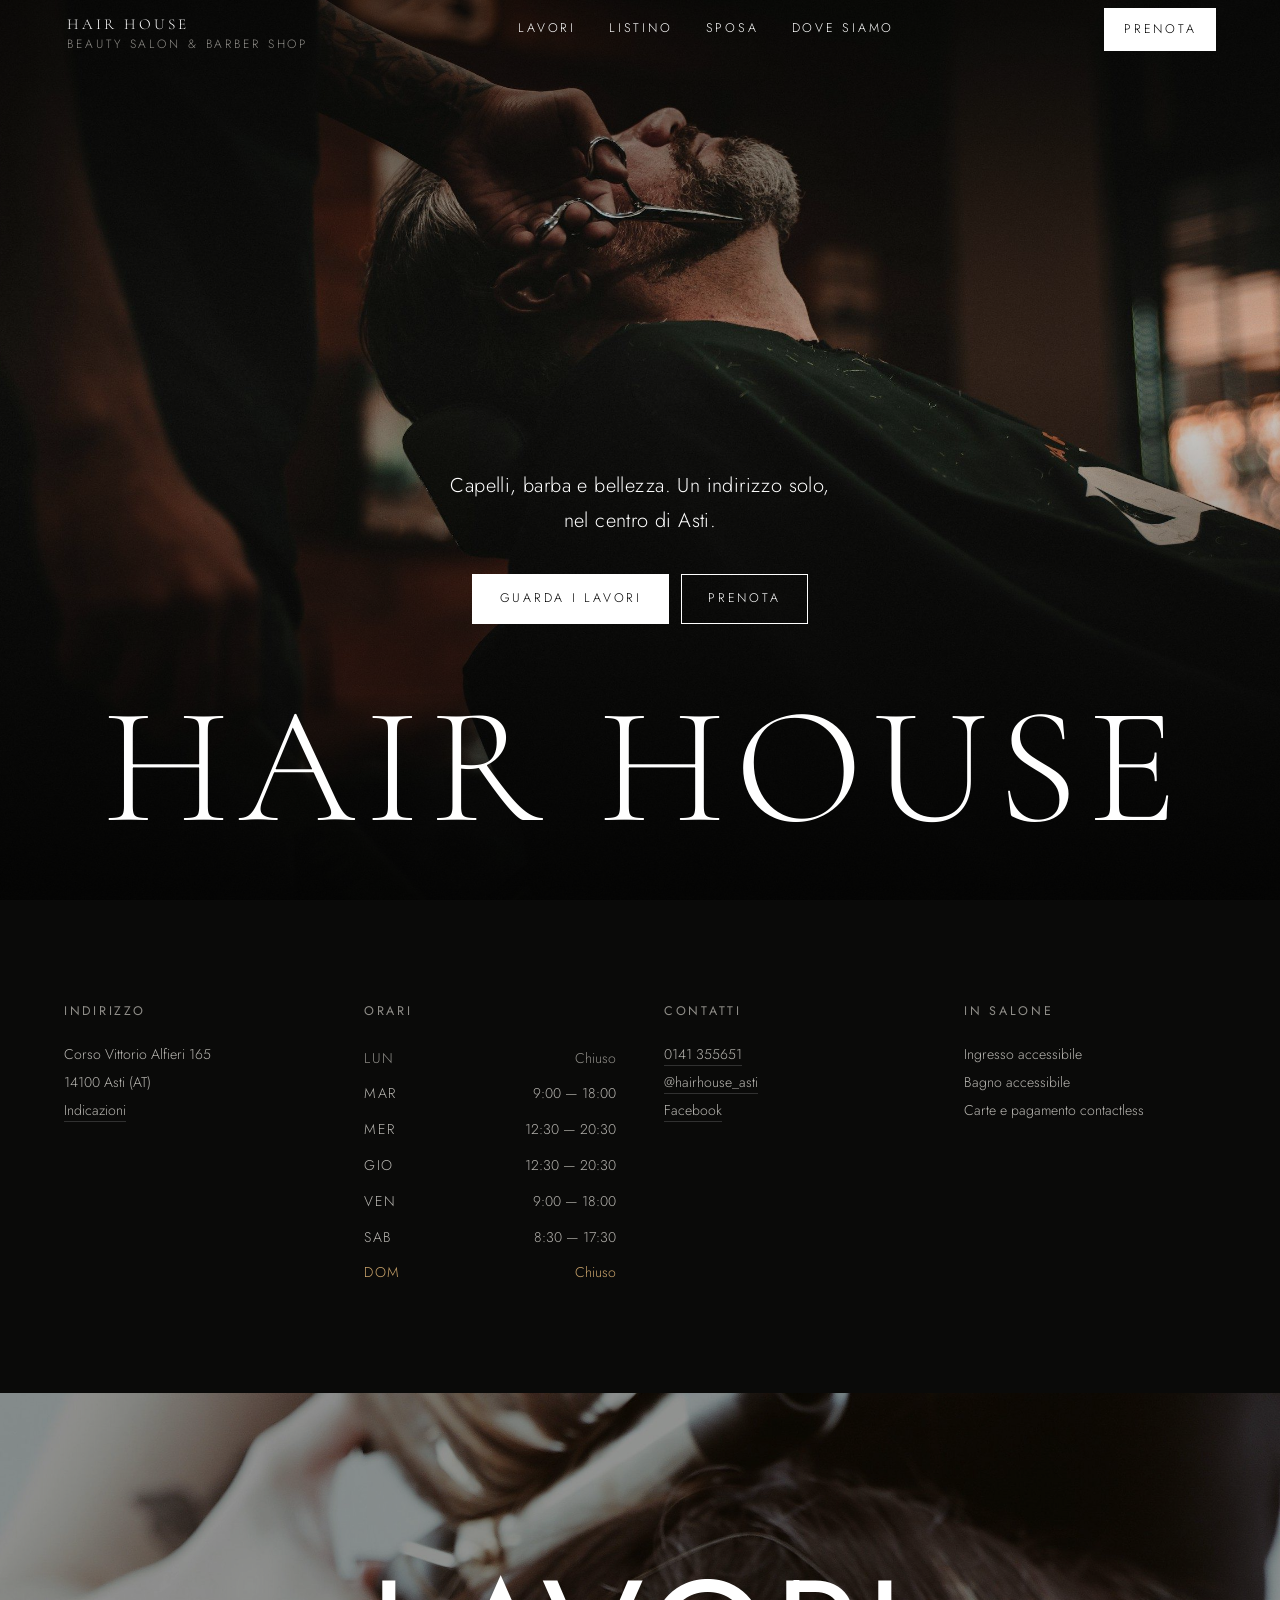
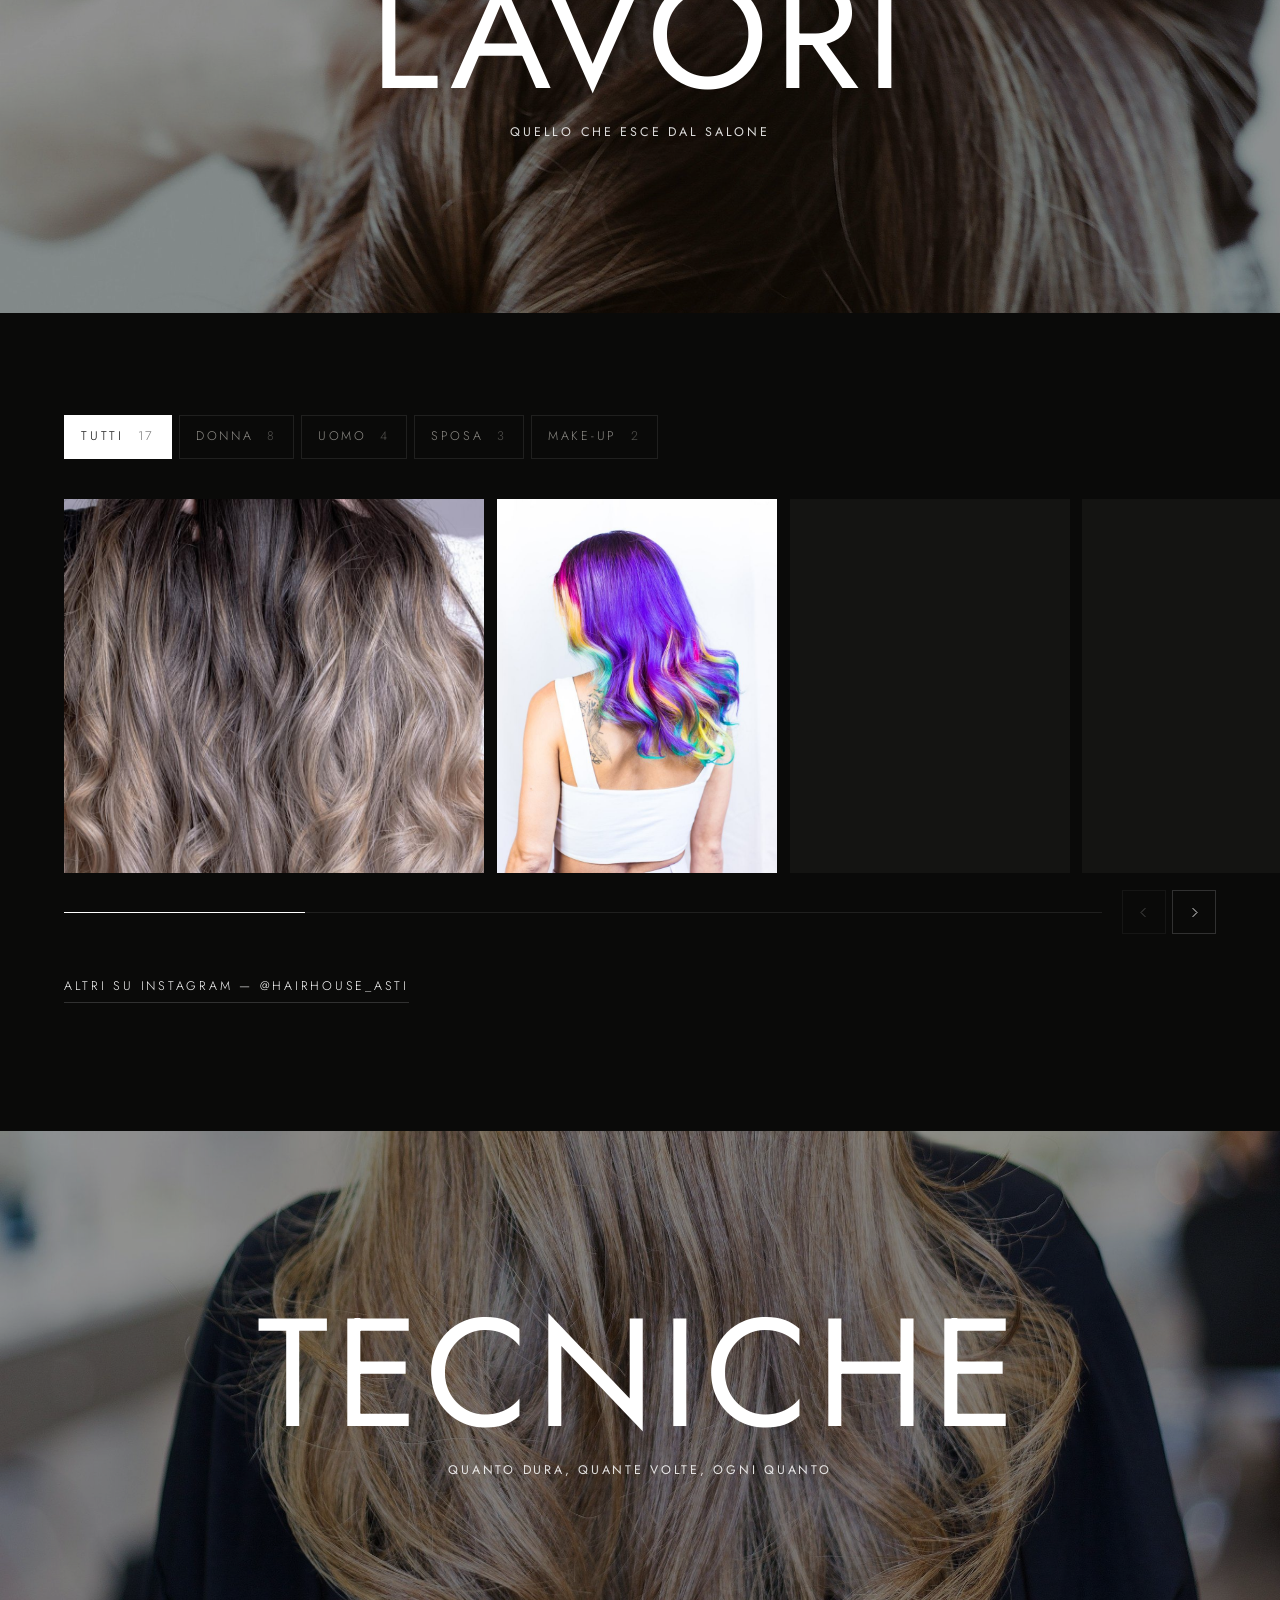
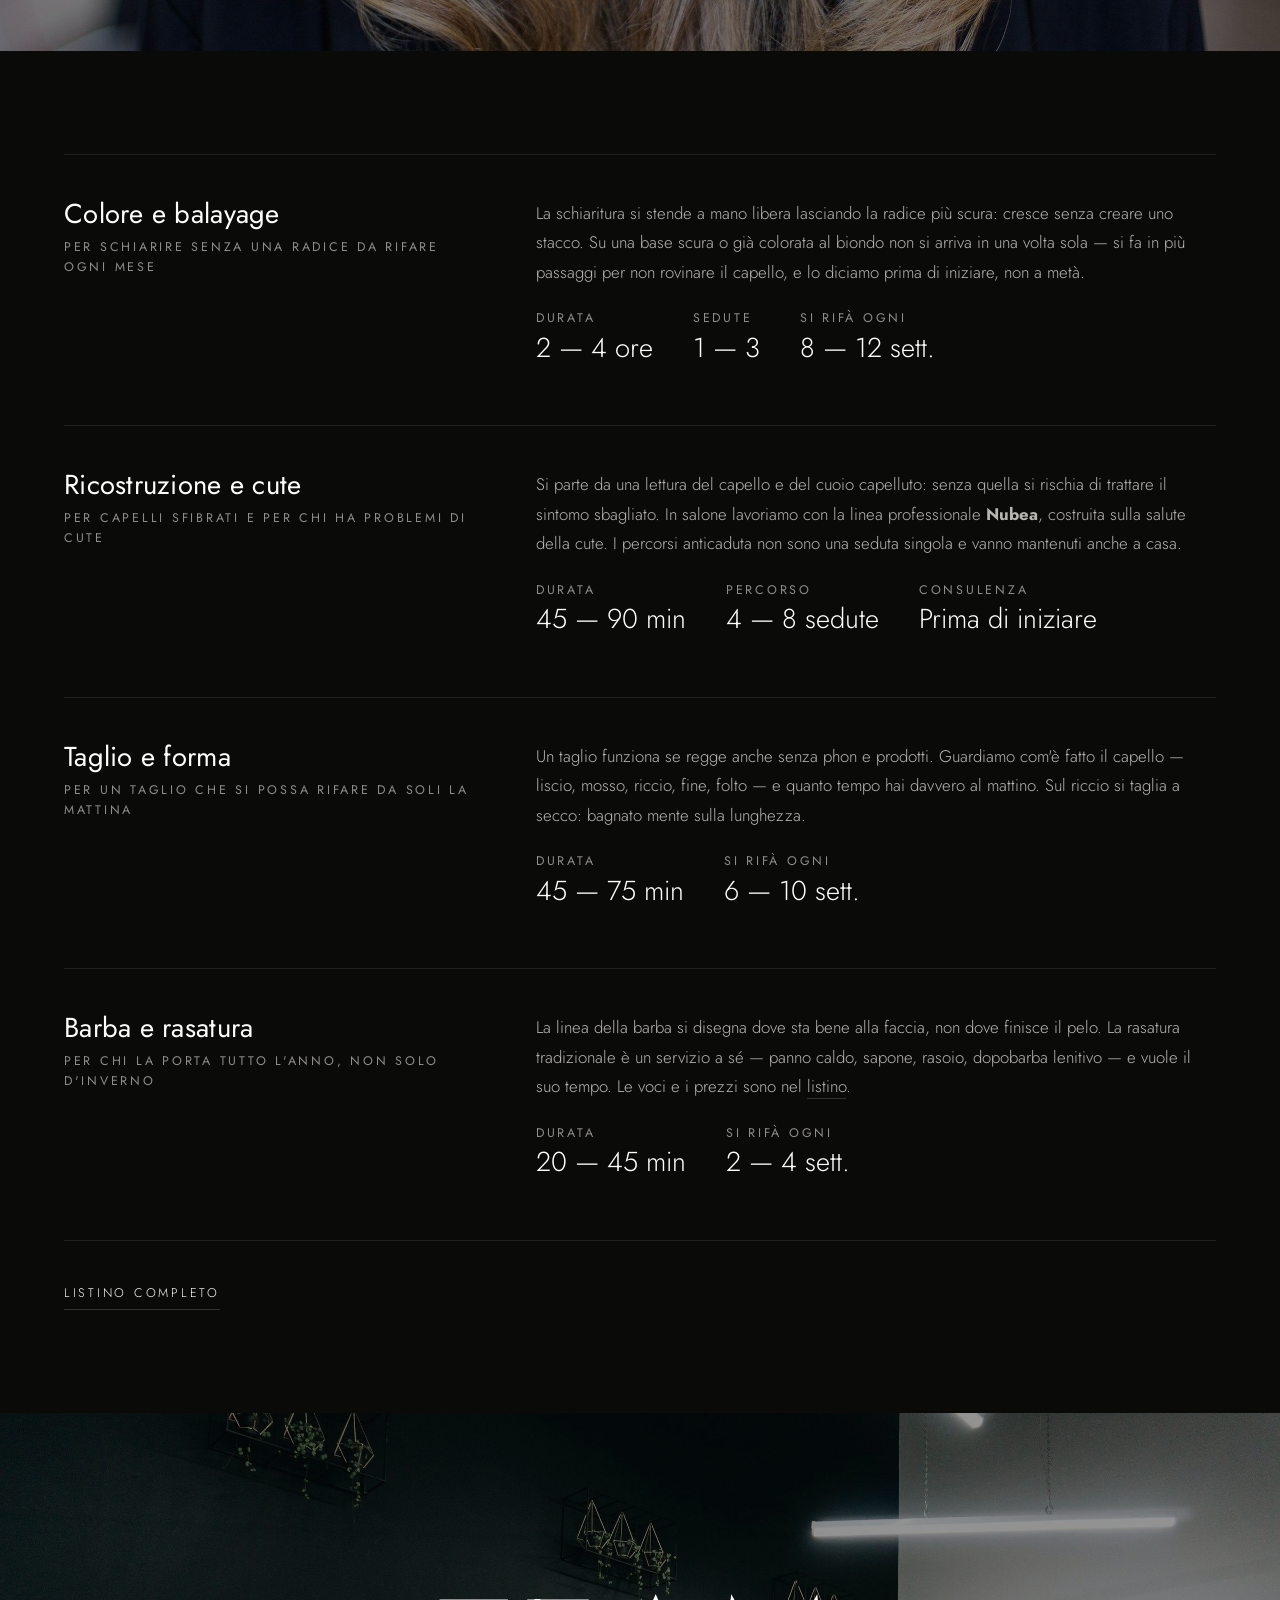
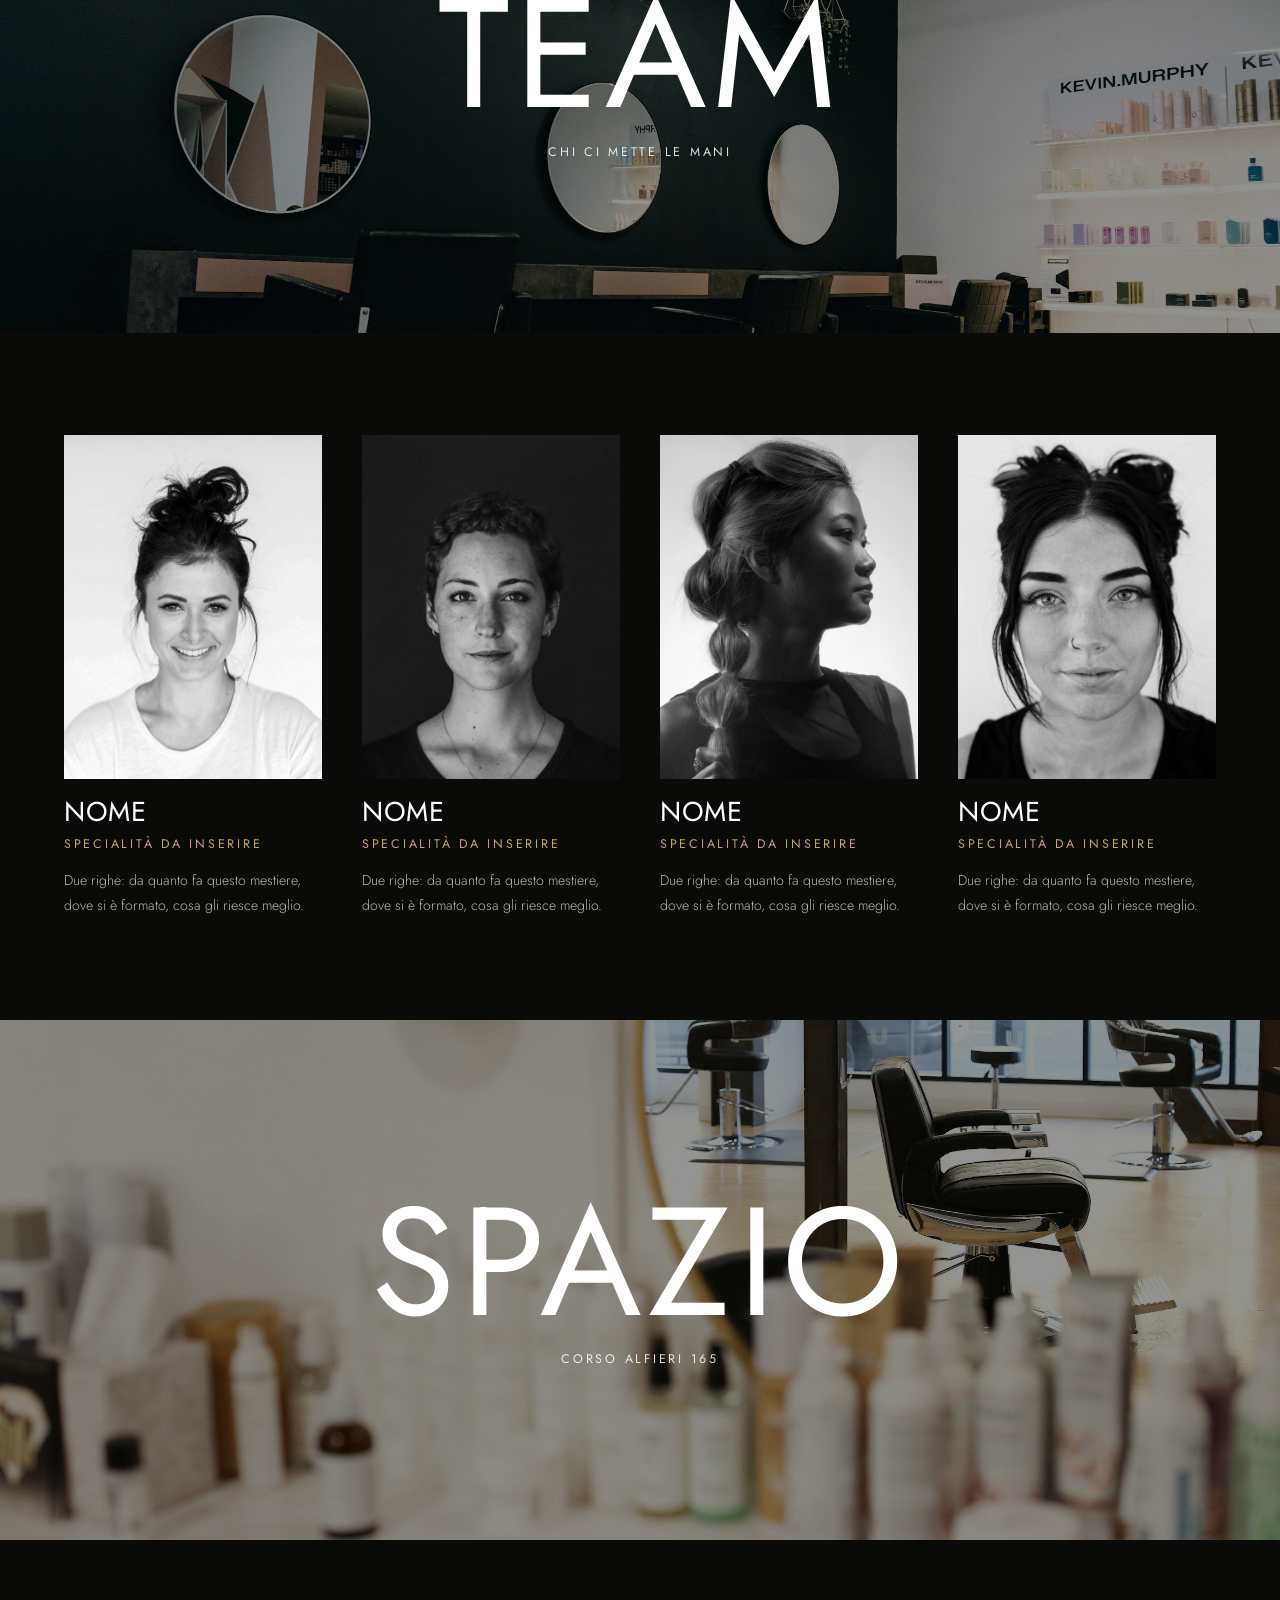
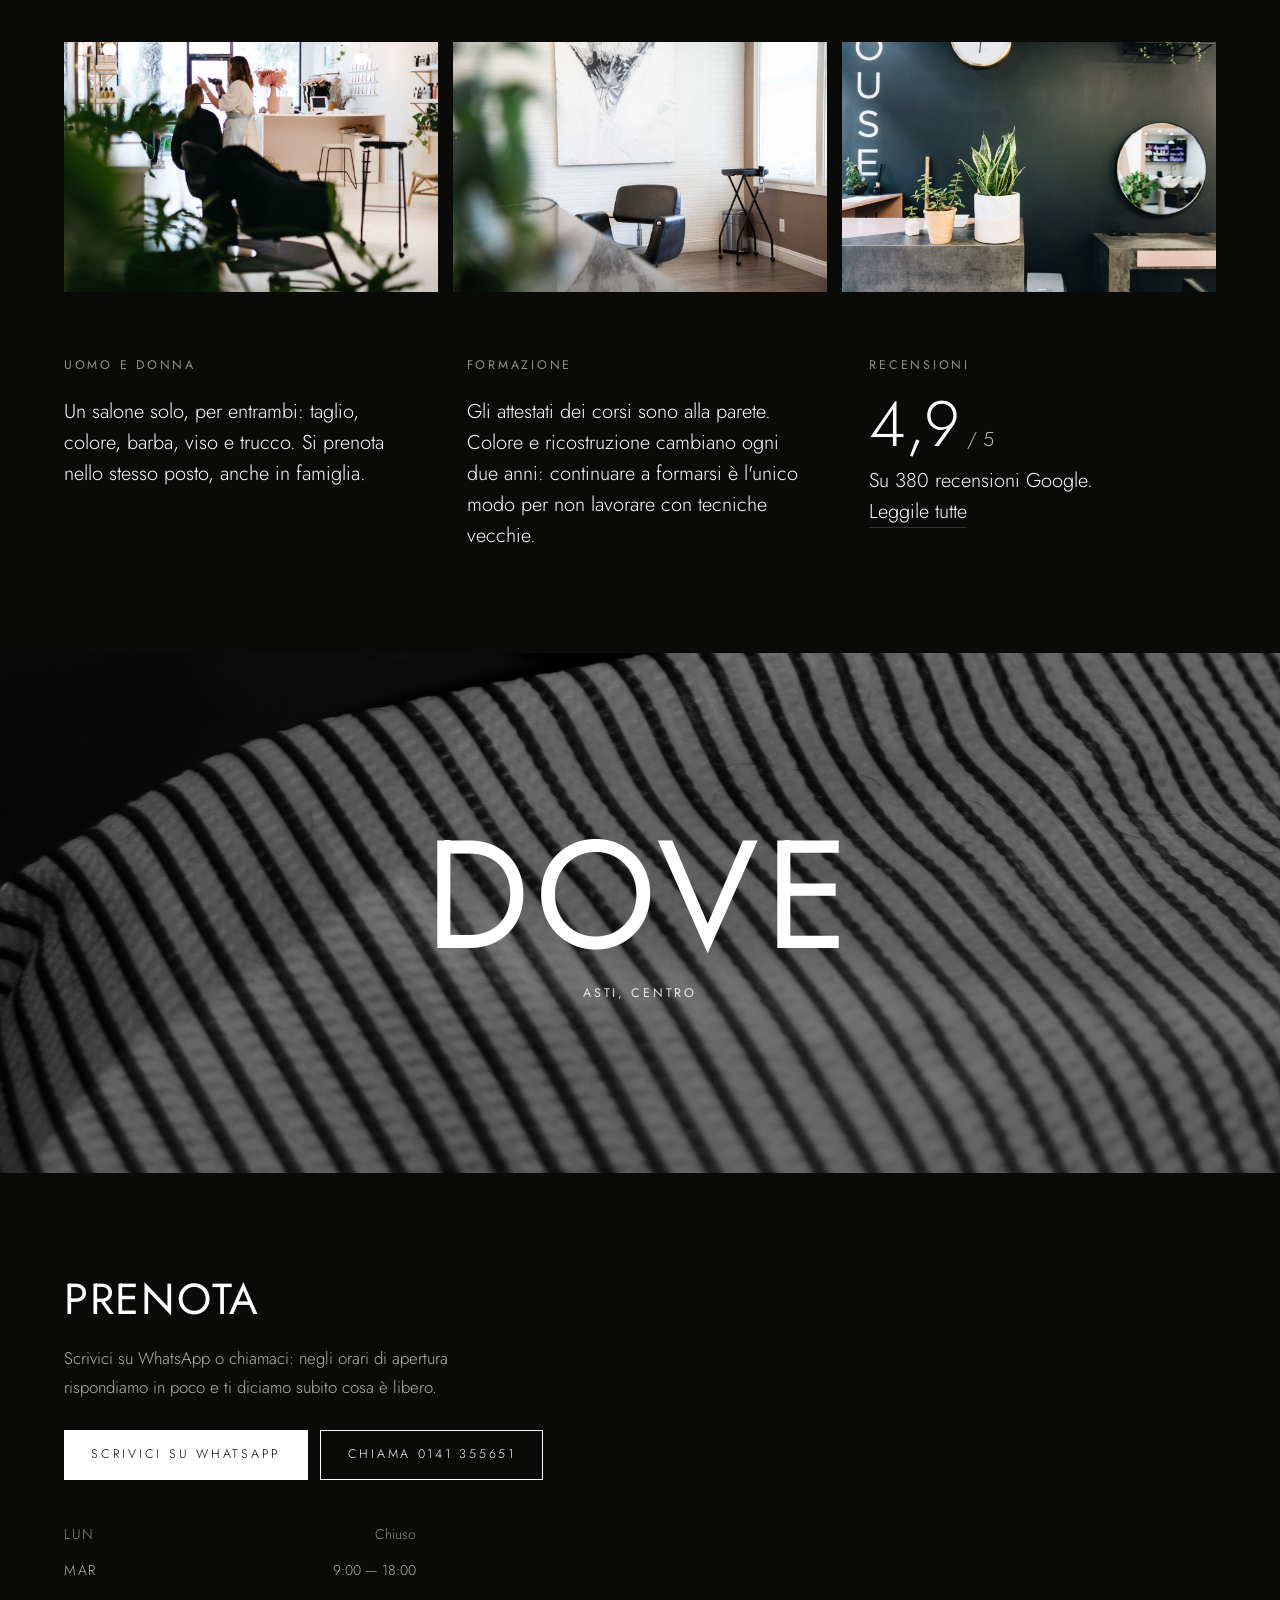
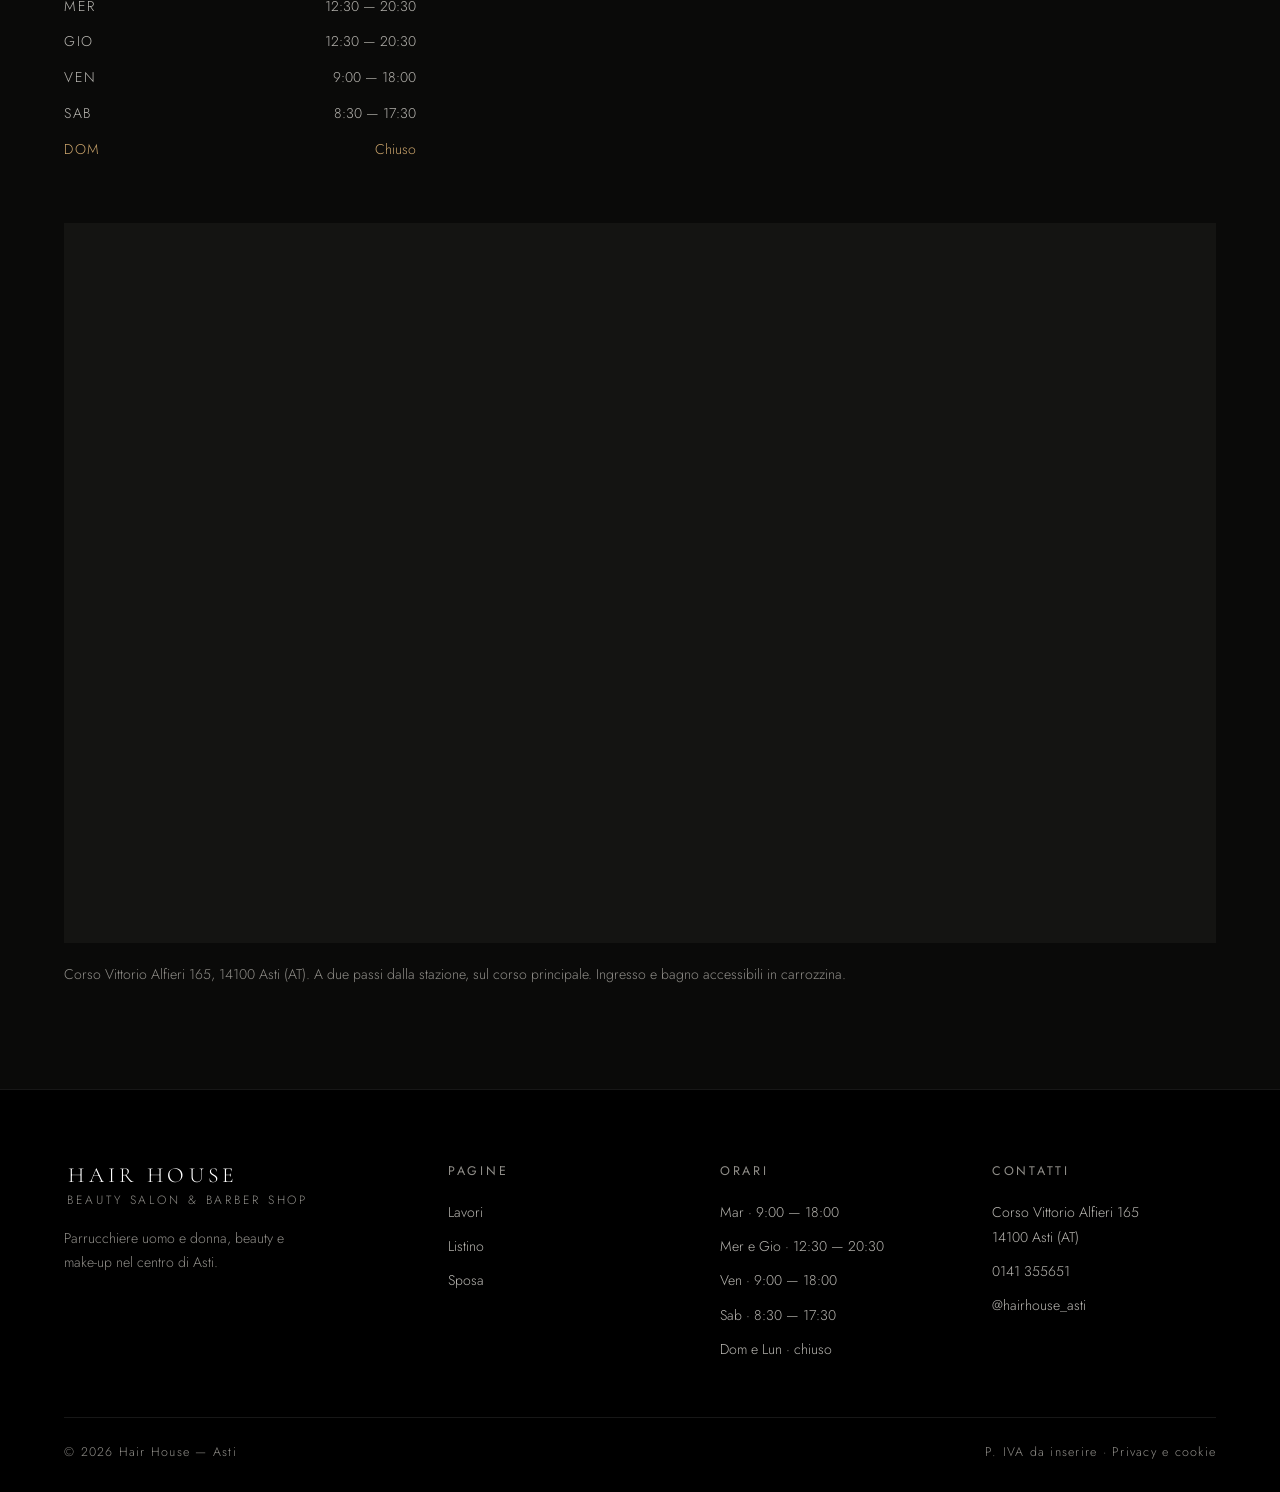
==== index.html @ 9e3a0ce8 "hair house" ====
<!doctype html>
<html lang="it" class="no-js">
<head>
<meta charset="utf-8">
<meta name="viewport" content="width=device-width, initial-scale=1">
<title>Hair House Asti — Parrucchiere uomo e donna, beauty e make-up</title>
<meta name="description" content="Parrucchiere uomo e donna ad Asti, in Corso Vittorio Alfieri 165. Colore, balayage, tagli, barba, raccolti da sposa e make-up. 4,9 su Google.">
<link rel="canonical" href="https://www.hairhouseasti.it/">

<meta property="og:type" content="website">
<meta property="og:locale" content="it_IT">
<meta property="og:site_name" content="Hair House Asti">
<meta property="og:title" content="Hair House — Beauty Salon &amp; Barber Shop, Asti">
<meta property="og:description" content="Corso Vittorio Alfieri 165, Asti. Capelli, barba e beauty.">
<meta property="og:image" content="https://www.hairhouseasti.it/assets/img/og.jpg">
<meta name="twitter:card" content="summary_large_image">
<meta name="theme-color" content="#0a0a09">

<link rel="preload" as="image" href="assets/img/hero.jpg" fetchpriority="high">
<link rel="icon" href="assets/favicon.svg" type="image/svg+xml">
<link rel="apple-touch-icon" href="assets/img/apple-touch-icon.png">

<link rel="preconnect" href="https://fonts.googleapis.com">
<link rel="preconnect" href="https://fonts.gstatic.com" crossorigin>
<link rel="stylesheet" href="https://fonts.googleapis.com/css2?family=Cormorant+Garamond:wght@300;400&family=Jost:wght@300;400;500&display=swap">
<link rel="stylesheet" href="assets/css/style.css">
</head>
<body>

<a class="skip" href="#main">Vai al contenuto</a>

<!-- ===================== HEADER ===================== -->
<header class="header" id="header">
  <div class="header__inner">
    <a class="header__brand" href="index.html" aria-label="Hair House — home">
      <span class="wordmark">
        <span class="wordmark__name">Hair House</span>
        <span class="wordmark__sub">Beauty Salon &amp; Barber Shop</span>
      </span>
    </a>

    <nav class="nav" aria-label="Principale">
      <a href="#lavori">Lavori</a>
      <a href="listino.html">Listino</a>
      <a href="sposa.html">Sposa</a>
      <a href="#dove">Dove siamo</a>
    </nav>

    <div class="header__end">
      <a class="btn btn--fill btn--sm header__cta" data-wa data-wa-text="Ciao Hair House, vorrei prenotare un appuntamento." href="tel:+390141355651">Prenota</a>
      <button class="burger" type="button" aria-expanded="false" aria-controls="menu">
        <span class="burger__bars" aria-hidden="true"><span></span><span></span><span></span></span>
        <span class="burger__open">Menu</span>
        <span class="burger__close">Chiudi</span>
      </button>
    </div>
  </div>
</header>

<!-- ===================== MENU ===================== -->
<div class="menu" id="menu" data-open="false" aria-hidden="true">
  <nav aria-label="Menu">
    <ul class="menu__list">
      <li><a href="#lavori">Lavori</a></li>
      <li><a href="listino.html">Listino</a></li>
      <li><a href="sposa.html">Sposa</a></li>
      <li><a href="#dove">Dove siamo</a></li>
    </ul>
  </nav>
  <div class="menu__foot">
    <div>
      <p class="label">Indirizzo</p>
      <p class="note">Corso Vittorio Alfieri 165<br>14100 Asti</p>
    </div>
    <div>
      <p class="label">Telefono</p>
      <p class="note"><a href="tel:+390141355651">0141 355651</a></p>
    </div>
    <div>
      <p class="label">Instagram</p>
      <p class="note"><a href="https://www.instagram.com/hairhouse_asti/" rel="noopener" target="_blank">@hairhouse_asti</a></p>
    </div>
  </div>
</div>

<main id="main">

<!-- ===================== HERO ===================== -->
<section class="hero">
  <div class="hero__media" data-file="hero.jpg" style="--focal:50% 42%">
    <img src="assets/img/hero.jpg" alt="L'ingresso di Hair House in Corso Vittorio Alfieri ad Asti, illuminato di sera" fetchpriority="high" width="2400" height="1600" decoding="async">
  </div>

  <div class="hero__inner">
    <p class="hero__claim">Capelli, barba e bellezza. Un indirizzo solo, nel centro di Asti.</p>

    <div class="hero__actions">
      <a class="btn btn--fill" href="#lavori">Guarda i lavori</a>
      <a class="btn" data-wa data-wa-text="Ciao Hair House, vorrei prenotare un appuntamento." href="tel:+390141355651">Prenota</a>
    </div>

    <h1 class="hero__mark">Hair House<span class="vh"> — parrucchiere uomo e donna, beauty e make-up ad Asti</span></h1>
  </div>
</section>

<!-- ===================== FASCIA INFO ===================== -->
<section class="band">
  <div class="wrap">
    <div class="facts" data-reveal>

      <div>
        <p class="label fact__label">Indirizzo</p>
        <p class="fact__body">
          Corso Vittorio Alfieri 165<br>
          14100 Asti (AT)<br>
          <a href="https://www.google.com/maps/dir/?api=1&destination=Corso+Vittorio+Alfieri+165,+14100+Asti+AT" rel="noopener" target="_blank">Indicazioni</a>
        </p>
      </div>

      <div>
        <p class="label fact__label">Orari</p>
        <div class="hours">
          <div class="hours__row" data-day="1" data-closed="true"><span class="hours__d">Lun</span><span>Chiuso</span></div>
          <div class="hours__row" data-day="2"><span class="hours__d">Mar</span><span>9:00 — 18:00</span></div>
          <div class="hours__row" data-day="3"><span class="hours__d">Mer</span><span>12:30 — 20:30</span></div>
          <div class="hours__row" data-day="4"><span class="hours__d">Gio</span><span>12:30 — 20:30</span></div>
          <div class="hours__row" data-day="5"><span class="hours__d">Ven</span><span>9:00 — 18:00</span></div>
          <div class="hours__row" data-day="6"><span class="hours__d">Sab</span><span>8:30 — 17:30</span></div>
          <div class="hours__row" data-day="0" data-closed="true"><span class="hours__d">Dom</span><span>Chiuso</span></div>
        </div>
      </div>

      <div>
        <p class="label fact__label">Contatti</p>
        <p class="fact__body">
          <a href="tel:+390141355651">0141 355651</a><br>
          <a href="https://www.instagram.com/hairhouse_asti/" rel="noopener" target="_blank">@hairhouse_asti</a><br>
          <a href="https://www.facebook.com/hairhouse07/" rel="noopener" target="_blank">Facebook</a>
        </p>
      </div>

      <div>
        <p class="label fact__label">In salone</p>
        <p class="fact__body">
          Ingresso accessibile<br>
          Bagno accessibile<br>
          Carte e pagamento contactless
        </p>
      </div>

    </div>
  </div>
</section>

<!-- ===================== PLATE · LAVORI ===================== -->
<section class="plate" id="lavori">
  <div class="plate__media" data-file="plate-lavori.jpg">
    <img src="assets/img/plate-lavori.jpg" alt="" aria-hidden="true" loading="lazy" width="2400" height="1200" decoding="async">
  </div>
  <div class="plate__inner">
    <h2 class="plate__word">Lavori</h2>
    <p class="label plate__sub">Quello che esce dal salone</p>
  </div>
</section>

<section class="band band--pad-b">
  <div class="wrap">


    <div class="filters" data-filters role="group" aria-label="Filtra per servizio" data-reveal>
      <button class="filter" type="button" data-cat="all" aria-pressed="true">Tutti <span class="filter__n"></span></button>
      <button class="filter" type="button" data-cat="donna" aria-pressed="false">Donna <span class="filter__n"></span></button>
      <button class="filter" type="button" data-cat="uomo" aria-pressed="false">Uomo <span class="filter__n"></span></button>
      <button class="filter" type="button" data-cat="sposa" aria-pressed="false">Sposa <span class="filter__n"></span></button>
      <button class="filter" type="button" data-cat="makeup" aria-pressed="false">Make-up <span class="filter__n"></span></button>
    </div>

    <div class="gallery" data-carousel data-reveal data-delay="1">
      <div class="works" id="track-lavori" role="group" aria-label="Galleria dei lavori" data-works>

      <button class="work" type="button" data-cat="donna" data-span="2" data-file="lav-donna-01.jpg"
              data-tec="Balayage su base castana, tono freddo" data-by="Colore">
        <img src="assets/img/lav-donna-01.jpg" alt="Balayage su capelli lunghi castani con schiariture fredde" loading="lazy" width="1200" height="800" decoding="async">
        <span class="work__cap"><span class="work__tec">Balayage su base castana</span><span class="work__by">Colore</span></span>
      </button>
      <button class="work" type="button" data-cat="donna" data-file="lav-donna-02.jpg"
              data-tec="Schiaritura totale e tonalizzazione perla" data-by="Colore">
        <img src="assets/img/lav-donna-02.jpg" alt="Capelli biondo platino dopo schiaritura e tonalizzazione" loading="lazy" width="800" height="1066" decoding="async">
        <span class="work__cap"><span class="work__tec">Schiaritura totale e tonalizzazione perla</span><span class="work__by">Colore</span></span>
      </button>
      <button class="work" type="button" data-cat="donna" data-file="lav-donna-03.jpg"
              data-tec="Rosso rame sulle lunghezze" data-by="Colore">
        <img src="assets/img/lav-donna-03.jpg" alt="Capelli color rosso rame lucidi" loading="lazy" width="800" height="1066" decoding="async">
        <span class="work__cap"><span class="work__tec">Rosso rame sulle lunghezze</span><span class="work__by">Colore</span></span>
      </button>
      <button class="work" type="button" data-cat="donna" data-file="lav-donna-04.jpg"
              data-tec="Colpi di sole con radice sfumata" data-by="Colore">
        <img src="assets/img/lav-donna-04.jpg" alt="Colpi di sole con radice sfumata su capelli medi" loading="lazy" width="800" height="1066" decoding="async">
        <span class="work__cap"><span class="work__tec">Colpi di sole con radice sfumata</span><span class="work__by">Colore</span></span>
      </button>
      <button class="work" type="button" data-cat="donna" data-file="lav-donna-05.jpg"
              data-tec="Long bob con scalatura morbida" data-by="Taglio">
        <img src="assets/img/lav-donna-05.jpg" alt="Long bob con scalatura morbida e piega liscia" loading="lazy" width="800" height="1066" decoding="async">
        <span class="work__cap"><span class="work__tec">Long bob con scalatura morbida</span><span class="work__by">Taglio</span></span>
      </button>
      <button class="work" type="button" data-cat="donna" data-file="lav-donna-06.jpg"
              data-tec="Corto con frangia piena" data-by="Taglio">
        <img src="assets/img/lav-donna-06.jpg" alt="Taglio corto con frangia piena" loading="lazy" width="800" height="1066" decoding="async">
        <span class="work__cap"><span class="work__tec">Corto con frangia piena</span><span class="work__by">Taglio</span></span>
      </button>
      <button class="work" type="button" data-cat="donna" data-span="2" data-file="lav-donna-07.jpg"
              data-tec="Scalato lungo, piega mossa a phon" data-by="Taglio">
        <img src="assets/img/lav-donna-07.jpg" alt="Capelli lunghi scalati con piega mossa" loading="lazy" width="1200" height="800" decoding="async">
        <span class="work__cap"><span class="work__tec">Scalato lungo</span><span class="work__by">Taglio</span></span>
      </button>
      <button class="work" type="button" data-cat="donna" data-file="lav-donna-08.jpg"
              data-tec="Taglio su capello riccio, lavorato a secco" data-by="Taglio">
        <img src="assets/img/lav-donna-08.jpg" alt="Taglio su capelli ricci definiti" loading="lazy" width="800" height="1066" decoding="async">
        <span class="work__cap"><span class="work__tec">Taglio su capello riccio</span><span class="work__by">Taglio</span></span>
      </button>
      <button class="work" type="button" data-cat="uomo" data-file="lav-uomo-01.jpg"
              data-tec="Fade medio, contorni a rasoio" data-by="Taglio uomo">
        <img src="assets/img/lav-uomo-01.jpg" alt="Taglio uomo con sfumatura media e contorni rasati" loading="lazy" width="800" height="1066" decoding="async">
        <span class="work__cap"><span class="work__tec">Fade medio</span><span class="work__by">Taglio uomo</span></span>
      </button>
      <button class="work" type="button" data-cat="uomo" data-file="lav-uomo-02.jpg"
              data-tec="Barba modellata e olio finale" data-by="Barba">
        <img src="assets/img/lav-uomo-02.jpg" alt="Barba modellata con contorni definiti" loading="lazy" width="800" height="1066" decoding="async">
        <span class="work__cap"><span class="work__tec">Barba modellata e olio finale</span><span class="work__by">Barba</span></span>
      </button>
      <button class="work" type="button" data-cat="uomo" data-span="2" data-file="lav-uomo-03.jpg"
              data-tec="Taglio e barba, servizio completo" data-by="Taglio e barba">
        <img src="assets/img/lav-uomo-03.jpg" alt="Taglio e barba completati in salone" loading="lazy" width="1200" height="800" decoding="async">
        <span class="work__cap"><span class="work__tec">Taglio e barba</span><span class="work__by">Taglio e barba</span></span>
      </button>
      <button class="work" type="button" data-cat="uomo" data-file="lav-uomo-04.jpg"
              data-tec="Taglio classico lavorato a forbice" data-by="Taglio uomo">
        <img src="assets/img/lav-uomo-04.jpg" alt="Taglio uomo classico lavorato a forbice" loading="lazy" width="800" height="1066" decoding="async">
        <span class="work__cap"><span class="work__tec">Taglio classico lavorato a forbice</span><span class="work__by">Taglio uomo</span></span>
      </button>
      <button class="work" type="button" data-cat="sposa" data-file="lav-sposa-01.jpg"
              data-tec="Raccolto basso morbido, con velo" data-by="Sposa">
        <img src="assets/img/lav-sposa-01.jpg" alt="Raccolto basso morbido con velo da sposa" loading="lazy" width="800" height="1066" decoding="async">
        <span class="work__cap"><span class="work__tec">Raccolto basso morbido</span><span class="work__by">Sposa</span></span>
      </button>
      <button class="work" type="button" data-cat="sposa" data-file="lav-sposa-02.jpg"
              data-tec="Semiraccolto con onde ampie" data-by="Cerimonia">
        <img src="assets/img/lav-sposa-02.jpg" alt="Semiraccolto con onde ampie per cerimonia" loading="lazy" width="800" height="1066" decoding="async">
        <span class="work__cap"><span class="work__tec">Semiraccolto con onde ampie</span><span class="work__by">Cerimonia</span></span>
      </button>
      <button class="work" type="button" data-cat="sposa" data-file="lav-sposa-03.jpg"
              data-tec="Chignon intrecciato con accessorio" data-by="Sposa">
        <img src="assets/img/lav-sposa-03.jpg" alt="Chignon intrecciato con accessorio gioiello" loading="lazy" width="800" height="1066" decoding="async">
        <span class="work__cap"><span class="work__tec">Chignon intrecciato con accessorio</span><span class="work__by">Sposa</span></span>
      </button>
      <button class="work" type="button" data-cat="makeup" data-file="lav-makeup-01.jpg"
              data-tec="Trucco sposa, toni naturali a lunga tenuta" data-by="Make-up">
        <img src="assets/img/lav-makeup-01.jpg" alt="Trucco sposa dai toni naturali" loading="lazy" width="800" height="1066" decoding="async">
        <span class="work__cap"><span class="work__tec">Trucco sposa</span><span class="work__by">Make-up</span></span>
      </button>
      <button class="work" type="button" data-cat="makeup" data-file="lav-makeup-02.jpg"
              data-tec="Occhio definito per la sera" data-by="Make-up">
        <img src="assets/img/lav-makeup-02.jpg" alt="Make-up da sera con occhio definito" loading="lazy" width="800" height="1066" decoding="async">
        <span class="work__cap"><span class="work__tec">Occhio definito per la sera</span><span class="work__by">Make-up</span></span>
      </button>
      </div>

      <div class="gallery__foot">
        <div class="gallery__bar"><span data-carousel-progress></span></div>
        <div class="gnav">
          <button type="button" data-scroll="-1" aria-label="Foto precedenti" aria-controls="track-lavori">
            <svg viewBox="0 0 24 24" width="15" height="15" fill="none" stroke="currentColor" stroke-width="1.4" aria-hidden="true"><path d="M15 5l-7 7 7 7"/></svg>
          </button>
          <button type="button" data-scroll="1" aria-label="Foto successive" aria-controls="track-lavori">
            <svg viewBox="0 0 24 24" width="15" height="15" fill="none" stroke="currentColor" stroke-width="1.4" aria-hidden="true"><path d="M9 5l7 7-7 7"/></svg>
          </button>
        </div>
      </div>
    </div>

    <p class="works-empty" data-works-empty hidden>Non ci sono ancora lavori in questa categoria.</p>

    <p style="margin-top:2.25rem" data-reveal>
      <a class="ulink" href="https://www.instagram.com/hairhouse_asti/" rel="noopener" target="_blank">Altri su Instagram — @hairhouse_asti</a>
    </p>

  </div>
</section>

<!-- ===================== LIGHTBOX ===================== -->
<dialog class="lb" id="lightbox" aria-label="Dettaglio del lavoro">
  <div class="lb__inner">
    <div class="lb__bar">
      <span class="label" data-lb-count></span>
      <button class="ulink" type="button" data-lb-close>Chiudi</button>
    </div>
    <div class="lb__stage">
      <img data-lb-img src="" alt="" decoding="async">
      <button class="lb__nav" type="button" data-dir="-1" aria-label="Precedente">
        <svg viewBox="0 0 24 24" width="16" height="16" fill="none" stroke="currentColor" stroke-width="1.4" aria-hidden="true"><path d="M15 5l-7 7 7 7"/></svg>
      </button>
      <button class="lb__nav" type="button" data-dir="1" aria-label="Successivo">
        <svg viewBox="0 0 24 24" width="16" height="16" fill="none" stroke="currentColor" stroke-width="1.4" aria-hidden="true"><path d="M9 5l7 7-7 7"/></svg>
      </button>
    </div>
    <p class="lb__cap">
      <span class="work__tec" data-lb-tec></span>
      <span class="work__by" data-lb-by></span>
    </p>
  </div>
</dialog>

<!-- ===================== PLATE · TECNICHE ===================== -->
<section class="plate" id="tecniche">
  <div class="plate__media" data-file="plate-tecniche.jpg">
    <img src="assets/img/plate-tecniche.jpg" alt="" aria-hidden="true" loading="lazy" width="2400" height="1200" decoding="async">
  </div>
  <div class="plate__inner">
    <h2 class="plate__word">Tecniche</h2>
    <p class="label plate__sub">Quanto dura, quante volte, ogni quanto</p>
  </div>
</section>

<section class="band">
  <div class="wrap">


    <div class="tech" data-reveal data-delay="1">

      <article class="tech__item">
        <div>
          <h3 class="h3">Colore e balayage</h3>
          <p class="label tech__for">Per schiarire senza una radice da rifare ogni mese</p>
        </div>
        <div class="tech__body">
          <p>La schiaritura si stende a mano libera lasciando la radice più scura: cresce senza creare uno stacco. Su una base scura o già colorata al biondo non si arriva in una volta sola — si fa in più passaggi per non rovinare il capello, e lo diciamo prima di iniziare, non a metà.</p>
          <dl class="tech__meta">
            <div><dt class="label">Durata</dt><dd>2 — 4 ore</dd></div>
            <div><dt class="label">Sedute</dt><dd>1 — 3</dd></div>
            <div><dt class="label">Si rifà ogni</dt><dd>8 — 12 sett.</dd></div>
          </dl>
        </div>
      </article>

      <article class="tech__item">
        <div>
          <h3 class="h3">Ricostruzione e cute</h3>
          <p class="label tech__for">Per capelli sfibrati e per chi ha problemi di cute</p>
        </div>
        <div class="tech__body">
          <p>Si parte da una lettura del capello e del cuoio capelluto: senza quella si rischia di trattare il sintomo sbagliato. In salone lavoriamo con la linea professionale <strong>Nubea</strong>, costruita sulla salute della cute. I percorsi anticaduta non sono una seduta singola e vanno mantenuti anche a casa.</p>
          <dl class="tech__meta">
            <div><dt class="label">Durata</dt><dd>45 — 90 min</dd></div>
            <div><dt class="label">Percorso</dt><dd>4 — 8 sedute</dd></div>
            <div><dt class="label">Consulenza</dt><dd>Prima di iniziare</dd></div>
          </dl>
        </div>
      </article>

      <article class="tech__item">
        <div>
          <h3 class="h3">Taglio e forma</h3>
          <p class="label tech__for">Per un taglio che si possa rifare da soli la mattina</p>
        </div>
        <div class="tech__body">
          <p>Un taglio funziona se regge anche senza phon e prodotti. Guardiamo com'è fatto il capello — liscio, mosso, riccio, fine, folto — e quanto tempo hai davvero al mattino. Sul riccio si taglia a secco: bagnato mente sulla lunghezza.</p>
          <dl class="tech__meta">
            <div><dt class="label">Durata</dt><dd>45 — 75 min</dd></div>
            <div><dt class="label">Si rifà ogni</dt><dd>6 — 10 sett.</dd></div>
          </dl>
        </div>
      </article>

      <article class="tech__item">
        <div>
          <h3 class="h3">Barba e rasatura</h3>
          <p class="label tech__for">Per chi la porta tutto l'anno, non solo d'inverno</p>
        </div>
        <div class="tech__body">
          <p>La linea della barba si disegna dove sta bene alla faccia, non dove finisce il pelo. La rasatura tradizionale è un servizio a sé — panno caldo, sapone, rasoio, dopobarba lenitivo — e vuole il suo tempo. Le voci e i prezzi sono nel <a href="listino.html#uomo" style="border-bottom:1px solid var(--line)">listino</a>.</p>
          <dl class="tech__meta">
            <div><dt class="label">Durata</dt><dd>20 — 45 min</dd></div>
            <div><dt class="label">Si rifà ogni</dt><dd>2 — 4 sett.</dd></div>
          </dl>
        </div>
      </article>

    </div>

    <p style="margin-top:2.25rem" data-reveal><a class="ulink" href="listino.html">Listino completo</a></p>

  </div>
</section>

<!-- ===================== PLATE · TEAM ===================== -->
<section class="plate" id="team">
  <div class="plate__media" data-file="plate-team.jpg">
    <img src="assets/img/plate-team.jpg" alt="" aria-hidden="true" loading="lazy" width="2400" height="1200" decoding="async">
  </div>
  <div class="plate__inner">
    <h2 class="plate__word">Team</h2>
    <p class="label plate__sub">Chi ci mette le mani</p>
  </div>
</section>

<section class="band">
  <div class="wrap">


    <div class="team" data-reveal data-delay="1">

      <article class="member">
        <div class="member__shot" data-file="team-01.jpg">
          <img src="assets/img/team-01.jpg" alt="Ritratto" loading="lazy" width="600" height="800" decoding="async">
        </div>
        <h3 class="member__name">Nome</h3>
        <p class="label label--brass member__role">Specialità da inserire</p>
        <p class="member__bio">Due righe: da quanto fa questo mestiere, dove si è formato, cosa gli riesce meglio.</p>
      </article>

      <article class="member">
        <div class="member__shot" data-file="team-02.jpg">
          <img src="assets/img/team-02.jpg" alt="Ritratto" loading="lazy" width="600" height="800" decoding="async">
        </div>
        <h3 class="member__name">Nome</h3>
        <p class="label label--brass member__role">Specialità da inserire</p>
        <p class="member__bio">Due righe: da quanto fa questo mestiere, dove si è formato, cosa gli riesce meglio.</p>
      </article>

      <article class="member">
        <div class="member__shot" data-file="team-03.jpg">
          <img src="assets/img/team-03.jpg" alt="Ritratto" loading="lazy" width="600" height="800" decoding="async">
        </div>
        <h3 class="member__name">Nome</h3>
        <p class="label label--brass member__role">Specialità da inserire</p>
        <p class="member__bio">Due righe: da quanto fa questo mestiere, dove si è formato, cosa gli riesce meglio.</p>
      </article>

      <article class="member">
        <div class="member__shot" data-file="team-04.jpg">
          <img src="assets/img/team-04.jpg" alt="Ritratto" loading="lazy" width="600" height="800" decoding="async">
        </div>
        <h3 class="member__name">Nome</h3>
        <p class="label label--brass member__role">Specialità da inserire</p>
        <p class="member__bio">Due righe: da quanto fa questo mestiere, dove si è formato, cosa gli riesce meglio.</p>
      </article>

    </div>
  </div>
</section>

<!-- ===================== PLATE · SPAZIO ===================== -->
<section class="plate">
  <div class="plate__media" data-file="plate-spazio.jpg">
    <img src="assets/img/plate-spazio.jpg" alt="" aria-hidden="true" loading="lazy" width="2400" height="1200" decoding="async">
  </div>
  <div class="plate__inner">
    <h2 class="plate__word">Spazio</h2>
    <p class="label plate__sub">Corso Alfieri 165</p>
  </div>
</section>

<section class="band">
  <div class="wrap">

    <div class="shots" data-reveal>
      <figure class="shot" data-file="salone-01.jpg">
        <img src="assets/img/salone-01.jpg" alt="La sala principale del salone con le postazioni e gli specchi" loading="lazy" width="1200" height="800" decoding="async">
      </figure>
      <figure class="shot" data-file="salone-02.jpg">
        <img src="assets/img/salone-02.jpg" alt="Le poltrone e il piano di lavoro visti di lato" loading="lazy" width="1200" height="800" decoding="async">
      </figure>
      <figure class="shot" data-file="salone-03.jpg">
        <img src="assets/img/salone-03.jpg" alt="L'angolo lavaggio e la zona d'attesa" loading="lazy" width="1200" height="800" decoding="async">
      </figure>
    </div>

    <div class="facts facts--lg" data-reveal data-delay="1">
      <div>
        <p class="label fact__label">Uomo e donna</p>
        <p class="fact__body">Un salone solo, per entrambi: taglio, colore, barba, viso e trucco. Si prenota nello stesso posto, anche in famiglia.</p>
      </div>
      <div>
        <p class="label fact__label">Formazione</p>
        <p class="fact__body">Gli attestati dei corsi sono alla parete. Colore e ricostruzione cambiano ogni due anni: continuare a formarsi è l'unico modo per non lavorare con tecniche vecchie.</p>
      </div>
      <div>
        <p class="label fact__label">Recensioni</p>
        <p class="voto"><span class="voto__n">4,9</span><span class="voto__su">/ 5</span></p>
        <p class="fact__body">Su 380 recensioni Google.<br>
        <a href="https://www.google.com/search?q=Hair+House+Asti+Corso+Vittorio+Alfieri+165" rel="noopener" target="_blank">Leggile tutte</a></p>
      </div>
    </div>

  </div>
</section>

<!-- ===================== PLATE · DOVE ===================== -->
<section class="plate" id="dove">
  <div class="plate__media" data-file="plate-dove.jpg">
    <img src="assets/img/plate-dove.jpg" alt="" aria-hidden="true" loading="lazy" width="2400" height="1200" decoding="async">
  </div>
  <div class="plate__inner">
    <h2 class="plate__word">Dove</h2>
    <p class="label plate__sub">Asti, centro</p>
  </div>
</section>

<section class="band" id="prenota">
  <div class="wrap">
    <div style="display:grid;gap:clamp(2rem,5vw,3.5rem)" class="dove-grid">

      <div data-reveal>
        <h2 class="h2">Prenota</h2>
        <p class="body" style="margin-top:1.25rem;max-width:44ch">Scrivici su WhatsApp o chiamaci: negli orari di apertura rispondiamo in poco e ti diciamo subito cosa è libero.</p>

        <p style="margin-top:1.75rem;display:flex;gap:0.75rem;flex-wrap:wrap">
          <a class="btn btn--fill" data-wa data-wa-text="Ciao Hair House, vorrei prenotare un appuntamento." href="tel:+390141355651">Scrivici su WhatsApp</a>
          <a class="btn" href="tel:+390141355651">Chiama 0141 355651</a>
        </p>

        <div class="hours" style="margin-top:2.25rem;max-width:22rem">
          <div class="hours__row" data-day="1" data-closed="true"><span class="hours__d">Lun</span><span>Chiuso</span></div>
          <div class="hours__row" data-day="2"><span class="hours__d">Mar</span><span>9:00 — 18:00</span></div>
          <div class="hours__row" data-day="3"><span class="hours__d">Mer</span><span>12:30 — 20:30</span></div>
          <div class="hours__row" data-day="4"><span class="hours__d">Gio</span><span>12:30 — 20:30</span></div>
          <div class="hours__row" data-day="5"><span class="hours__d">Ven</span><span>9:00 — 18:00</span></div>
          <div class="hours__row" data-day="6"><span class="hours__d">Sab</span><span>8:30 — 17:30</span></div>
          <div class="hours__row" data-day="0" data-closed="true"><span class="hours__d">Dom</span><span>Chiuso</span></div>
        </div>
      </div>

      <div data-reveal data-delay="1">
        <div class="map">
          <iframe title="Mappa: Hair House, Corso Vittorio Alfieri 165, Asti" src="https://www.google.com/maps?q=Corso%20Vittorio%20Alfieri%20165%2C%2014100%20Asti&output=embed" loading="lazy" referrerpolicy="no-referrer-when-downgrade"></iframe>
        </div>
        <p class="note" style="margin-top:1.25rem">Corso Vittorio Alfieri 165, 14100 Asti (AT). A due passi dalla stazione, sul corso principale. Ingresso e bagno accessibili in carrozzina.</p>
      </div>

    </div>
  </div>
</section>

</main>

<!-- ===================== FOOTER ===================== -->
<footer class="footer">
  <div class="wrap">
    <div class="footer__top">

      <div class="footer__brand">
        <span class="wordmark">
          <span class="wordmark__name">Hair House</span>
          <span class="wordmark__sub">Beauty Salon &amp; Barber Shop</span>
        </span>
        <p class="footer__tag">Parrucchiere uomo e donna, beauty e make-up nel centro di Asti.</p>
      </div>

      <div>
        <p class="label footer__h">Pagine</p>
        <ul class="footer__list">
          <li><a href="index.html#lavori">Lavori</a></li>
          <li><a href="listino.html">Listino</a></li>
          <li><a href="sposa.html">Sposa</a></li>
        </ul>
      </div>

      <div>
        <p class="label footer__h">Orari</p>
        <ul class="footer__list">
          <li>Mar · 9:00 — 18:00</li>
          <li>Mer e Gio · 12:30 — 20:30</li>
          <li>Ven · 9:00 — 18:00</li>
          <li>Sab · 8:30 — 17:30</li>
          <li>Dom e Lun · chiuso</li>
        </ul>
      </div>

      <div>
        <p class="label footer__h">Contatti</p>
        <ul class="footer__list">
          <li>Corso Vittorio Alfieri 165<br>14100 Asti (AT)</li>
          <li><a href="tel:+390141355651">0141 355651</a></li>
          <li><a href="https://www.instagram.com/hairhouse_asti/" rel="noopener" target="_blank">@hairhouse_asti</a></li>
        </ul>
      </div>

    </div>

    <div class="footer__bottom">
      <span>&copy; <span data-year>2026</span> Hair House — Asti</span>
      <span>P. IVA da inserire · <a href="privacy.html">Privacy e cookie</a></span>
    </div>
  </div>
</footer>

<!-- ===================== BARRA MOBILE ===================== -->
<div class="mobar">
  <a href="tel:+390141355651">
    <svg viewBox="0 0 24 24" fill="none" stroke="currentColor" stroke-width="1.5" aria-hidden="true"><path d="M22 16.9v3a2 2 0 0 1-2.2 2 19.8 19.8 0 0 1-8.6-3.1 19.5 19.5 0 0 1-6-6A19.8 19.8 0 0 1 2.1 4.2 2 2 0 0 1 4.1 2h3a2 2 0 0 1 2 1.7c.1 1 .4 1.9.7 2.8a2 2 0 0 1-.5 2.1L8.1 9.9a16 16 0 0 0 6 6l1.3-1.2a2 2 0 0 1 2.1-.5c.9.3 1.8.6 2.8.7a2 2 0 0 1 1.7 2z"/></svg>
    Chiama
  </a>
  <a data-wa data-wa-text="Ciao Hair House, vorrei prenotare un appuntamento." href="tel:+390141355651">
    <svg viewBox="0 0 24 24" fill="currentColor" aria-hidden="true"><path d="M12 2a10 10 0 0 0-8.6 15.1L2 22l5-1.3A10 10 0 1 0 12 2zm5.5 14.1c-.2.6-1.2 1.2-1.7 1.2-.5 0-.9.2-3-.8-2.6-1.2-4.2-3.9-4.3-4.1-.1-.2-1-1.4-1-2.6 0-1.2.6-1.8.9-2 .2-.3.5-.3.7-.3h.5c.2 0 .4 0 .6.5l.8 2c.1.2.1.4 0 .5l-.4.5-.3.3c-.1.1-.2.3 0 .5a9 9 0 0 0 1.5 1.8c.7.6 1.2.8 1.4.9.2.1.4.1.5-.1l.7-.9c.2-.2.3-.2.5-.1l2 1c.2.1.4.2.4.3.1.1.1.6-.1 1.2z"/></svg>
    Prenota
  </a>
</div>

<script type="application/ld+json">
{
  "@context": "https://schema.org",
  "@type": "HairSalon",
  "@id": "https://www.hairhouseasti.it/#salone",
  "name": "Hair House",
  "alternateName": "Hair House Asti",
  "description": "Parrucchiere unisex e centro beauty nel centro di Asti: taglio, colore, barba, trucco e acconciature da sposa.",
  "url": "https://www.hairhouseasti.it/",
  "telephone": "+390141355651",
  "image": "https://www.hairhouseasti.it/assets/img/og.jpg",
  "priceRange": "€€",
  "currenciesAccepted": "EUR",
  "paymentAccepted": "Contanti, Carte di credito, Pagamenti contactless",
  "address": {
    "@type": "PostalAddress",
    "streetAddress": "Corso Vittorio Alfieri 165",
    "addressLocality": "Asti",
    "postalCode": "14100",
    "addressRegion": "AT",
    "addressCountry": "IT"
  },
  "sameAs": [
    "https://www.instagram.com/hairhouse_asti/",
    "https://www.facebook.com/hairhouse07/"
  ],
  "openingHoursSpecification": [
    { "@type": "OpeningHoursSpecification", "dayOfWeek": "Tuesday",   "opens": "09:00", "closes": "18:00" },
    { "@type": "OpeningHoursSpecification", "dayOfWeek": "Wednesday", "opens": "12:30", "closes": "20:30" },
    { "@type": "OpeningHoursSpecification", "dayOfWeek": "Thursday",  "opens": "12:30", "closes": "20:30" },
    { "@type": "OpeningHoursSpecification", "dayOfWeek": "Friday",    "opens": "09:00", "closes": "18:00" },
    { "@type": "OpeningHoursSpecification", "dayOfWeek": "Saturday",  "opens": "08:30", "closes": "17:30" }
  ]
}
</script>

<script src="assets/js/main.js" defer></script>
</body>
</html>
---- assets/css/style.css ----
/* =============================================================
   HAIR HOUSE — Asti · Beauty Salon & Barber Shop

   Impianto: bande alternate.
   Una fascia di fotografia a tutta pagina con UNA parola gigante,
   poi una fascia nera con il contenuto. Ripetuto fino in fondo.
   Le foto danno tutto il colore, la grafica non ne aggiunge.

   Nessuna dipendenza, nessun build step.
   ============================================================= */

/* -------------------------------------------------------------
   1. TOKEN
   ------------------------------------------------------------- */
:root {
  /* Superfici */
  --black:  #000000;
  --band:   #0a0a09;   /* nero appena caldo: le pareti del salone */
  --band-2: #141412;   /* secondo livello, per righe e riquadri */
  --white:  #ffffff;
  --sand:   #e7e2db;   /* il beige del logo Hair House */
  --brass:  #c8a26a;   /* unico accento, usato col contagocce */

  /* Testo su fondo nero */
  --fg:       var(--white);
  --fg-mid:   #b8b6b1;   /* 9,3:1 — testo corrente */
  --fg-low:   #8f8d88;   /* 5,7:1 — etichette e note */
  --line:     rgba(255, 255, 255, 0.16);
  --line-soft:rgba(255, 255, 255, 0.09);

  /* Tipografia
     Jost è un geometrico in linea con la Futura del riferimento.
     Il serif resta solo per il marchio Hair House, che è serif. */
  --sans:  "Jost", "Helvetica Neue", Arial, sans-serif;
  --serif: "Cormorant Garamond", "Times New Roman", Times, serif;

  /* I minimi valgono sui telefoni: 0.75rem = 12px per le micro-etichette,
     1rem = 16px per il corpo. Sotto i 16px iOS ingrandisce da solo la
     pagina quando si tocca un campo del modulo. */
  --t-micro: clamp(0.75rem, 0.72rem + 0.1vw, 0.78rem);
  --t-small: clamp(0.85rem, 0.83rem + 0.1vw, 0.88rem);
  --t-body:  clamp(1rem, 0.98rem + 0.1vw, 1.05rem);
  --t-lead:  clamp(1.05rem, 0.98rem + 0.34vw, 1.3rem);
  --t-h3:    clamp(1.3rem, 1.15rem + 0.7vw, 1.75rem);
  --t-h2:    clamp(1.7rem, 1.35rem + 1.7vw, 3rem);

  /* La parola gigante delle fasce fotografiche */
  /* Calibrate perché la parola ci stia sempre in larghezza,
     anche col font di sistema mentre Cormorant/Jost caricano. */
  --t-plate: clamp(2.4rem, 12vw, 10.5rem);
  --t-hero:  clamp(2.6rem, 13vw, 15rem);

  --track-label: 0.22em;  /* etichette: piu stretta del riferimento,
                             a 12px su telefono 0.3em spezza le parole */
  --track-word:  0.04em;

  --gutter: max(clamp(1.25rem, 5vw, 5rem), env(safe-area-inset-left), env(safe-area-inset-right));
  --maxw:   1440px;

  --ease: cubic-bezier(0.22, 0.61, 0.36, 1);
  --out:  cubic-bezier(0.16, 1, 0.3, 1);

  --header-h: 60px;
}

/* -------------------------------------------------------------
   2. RESET
   ------------------------------------------------------------- */
*, *::before, *::after { box-sizing: border-box; }

html {
  -webkit-text-size-adjust: 100%;
  -webkit-tap-highlight-color: transparent;
  scroll-behavior: smooth;
  scroll-padding-top: var(--header-h);
  background: var(--band);
}

body {
  margin: 0;
  background: var(--band);
  color: var(--fg);
  font-family: var(--sans);
  font-size: var(--t-body);
  font-weight: 300;
  line-height: 1.75;
  overflow-x: hidden;
  -webkit-font-smoothing: antialiased;
  -moz-osx-font-smoothing: grayscale;
}
body.is-locked { overflow: hidden; }

img, svg, video, iframe { display: block; max-width: 100%; }
img { height: auto; }

/* Serve davvero: `.work { display: block }` è una regola d'autore e batte
   il `display:none` che il browser dà a [hidden]. Senza questa riga i
   filtri della galleria aggiornano lo stato ma non nascondono nulla. */
[hidden] { display: none !important; }

h1, h2, h3, h4 { margin: 0; font-weight: 400; line-height: 1.1; }
p { margin: 0 0 1.1em; }
p:last-child { margin-bottom: 0; }
figure, blockquote, dd { margin: 0; }
ul, ol { margin: 0; padding: 0; list-style: none; }
a { color: inherit; text-decoration: none; }
button { font: inherit; color: inherit; background: none; border: 0; cursor: pointer; }

:focus-visible { outline: 2px solid var(--brass); outline-offset: 3px; }
::selection { background: var(--sand); color: var(--black); }

/* -------------------------------------------------------------
   3. TIPOGRAFIA RICORRENTE
   ------------------------------------------------------------- */

/* Micro-etichetta: la voce con cui il sito nomina le cose */
.label {
  font-size: var(--t-micro);
  font-weight: 400;
  letter-spacing: var(--track-label);
  text-transform: uppercase;
  color: var(--fg-low);
  line-height: 1.6;
}
.label--bright { color: var(--white); }
.label--brass { color: var(--brass); }

.lead { font-size: var(--t-lead); line-height: 1.55; color: var(--fg); font-weight: 300; }
.body { color: var(--fg-mid); }
.note { font-size: var(--t-small); color: var(--fg-low); line-height: 1.7; }

.h2 {
  font-size: var(--t-h2);
  letter-spacing: var(--track-word);
  text-transform: uppercase;
}
.h3 { font-size: var(--t-h3); letter-spacing: 0.01em; }

/* Marchio: unico elemento in grazie, come nell'insegna */
.wordmark { display: inline-flex; flex-direction: column; gap: 0.4em; line-height: 1; }
.wordmark__name {
  font-family: var(--serif);
  font-weight: 300;
  font-size: var(--wm, 1.05rem);
  letter-spacing: 0.2em;
  text-indent: 0.2em;
  text-transform: uppercase;
  white-space: nowrap;
}
.wordmark__sub {
  /* Il rapporto col nome dava 4,6px nell'header: sotto c'e un pavimento. */
  font-size: max(0.75rem, calc(var(--wm, 1.05rem) * 0.3));
  letter-spacing: 0.24em;
  text-indent: 0.28em;
  text-transform: uppercase;
  color: var(--fg-low);
  white-space: nowrap;
}

/* -------------------------------------------------------------
   4. LAYOUT
   ------------------------------------------------------------- */
.wrap { width: 100%; max-width: var(--maxw); margin-inline: auto; padding-inline: var(--gutter); }
.wrap--tight { max-width: 900px; }

/* Fascia di contenuto: sempre nera */
.band { padding-block: clamp(3.25rem, 8vw, 6.5rem); background: var(--band); }
.band--flush { padding-top: 0; }
.band--pad-b { padding-bottom: clamp(4rem, 10vw, 8rem); }

/* Intestazione interna a una fascia */
.bandhead { margin-bottom: clamp(2rem, 5vw, 3.5rem); }
.bandhead__label { margin-bottom: 1rem; }
.bandhead__text { max-width: 46ch; color: var(--fg-mid); }

@media (min-width: 880px) {
  .bandhead--split {
    display: grid;
    grid-template-columns: minmax(0, 1fr) minmax(0, 1fr);
    gap: clamp(2rem, 5vw, 4rem);
    align-items: end;
  }
}

/* -------------------------------------------------------------
   5. BOTTONI E LINK
   Rettangolo con filetto sottile, testo micro spaziato.
   ------------------------------------------------------------- */
.btn {
  display: inline-flex;
  align-items: center;
  justify-content: center;
  gap: 0.7em;
  padding: 1.05em 2.1em;
  font-size: var(--t-micro);
  letter-spacing: var(--track-label);
  text-transform: uppercase;
  color: var(--white);
  border: 1px solid var(--white);
  background: transparent;
  transition: background-color 0.35s var(--ease), color 0.35s var(--ease),
              border-color 0.35s var(--ease);
}
.btn:hover, .btn:focus-visible { background: var(--white); color: var(--black); }

.btn--fill { background: var(--white); color: var(--black); }
.btn--fill:hover, .btn--fill:focus-visible { background: var(--brass); border-color: var(--brass); color: var(--black); }

.btn--sm { padding: 0.85em 1.5em; }

.btn--ghost { border-color: var(--line); color: var(--fg-mid); }
.btn--ghost:hover { border-color: var(--white); background: transparent; color: var(--white); }

/* Link testuale sottolineato: la forma dei link del riferimento */
.ulink {
  display: inline-block;
  font-size: var(--t-micro);
  letter-spacing: var(--track-label);
  text-transform: uppercase;
  padding-bottom: 0.35em;
  border-bottom: 1px solid var(--line);
  transition: color 0.3s var(--ease), border-color 0.3s var(--ease);
}
.ulink:hover { color: var(--brass); border-color: var(--brass); }

/* -------------------------------------------------------------
   6. HEADER
   Sottile, trasparente sull'hero, nero appena si scorre.
   ------------------------------------------------------------- */
.header {
  position: fixed;
  inset: 0 0 auto 0;
  z-index: 90;
  height: var(--header-h);
  display: flex;
  align-items: center;
  background: transparent;
  border-bottom: 1px solid transparent;
  transition: background-color 0.4s var(--ease), border-color 0.4s var(--ease);
}
.header.is-stuck { background: var(--black); border-bottom-color: var(--line-soft); }

.header__inner {
  width: 100%;
  max-width: var(--maxw);
  margin-inline: auto;
  padding-inline: var(--gutter);
  display: flex;
  align-items: center;
  justify-content: space-between;
  gap: 1.5rem;
}

.header__brand { --wm: 0.95rem; opacity: 0; transition: opacity 0.4s var(--ease); }
.header.is-stuck .header__brand { opacity: 1; }
/* Nelle pagine interne il marchio serve subito */
.header--solid .header__brand { opacity: 1; }
.header--solid { background: var(--black); border-bottom-color: var(--line-soft); }

.nav { display: none; }
@media (min-width: 1000px) {
  .nav { display: flex; align-items: center; gap: clamp(1.5rem, 2.6vw, 2.75rem); }
}
.nav a {
  font-size: var(--t-micro);
  letter-spacing: var(--track-label);
  text-transform: uppercase;
  color: var(--white);
  padding-block: 0.4em;
  border-bottom: 1px solid transparent;
  transition: border-color 0.3s var(--ease), color 0.3s var(--ease);
  white-space: nowrap;
}
.nav a:hover { border-bottom-color: currentColor; }
.nav a[aria-current="page"] { color: var(--brass); border-bottom-color: var(--brass); }

.header__end { display: flex; align-items: center; gap: 1.25rem; }
.header__cta { display: none; }
@media (min-width: 1000px) { .header__cta { display: inline-flex; padding: 0.75em 1.5em; } }

/* Apri menu */
.burger {
  display: inline-flex;
  align-items: center;
  gap: 0.7rem;
  font-size: var(--t-micro);
  letter-spacing: var(--track-label);
  text-transform: uppercase;
  color: var(--white);
  padding: 0.5rem 0;
  z-index: 2;
}
@media (min-width: 1000px) { .burger { display: none; } }

.burger__bars { display: grid; gap: 5px; width: 20px; }
.burger__bars span { height: 1px; background: currentColor; transition: transform 0.4s var(--ease), opacity 0.25s var(--ease); }
.burger[aria-expanded="true"] .burger__bars span:nth-child(1) { transform: translateY(6px) rotate(45deg); }
.burger[aria-expanded="true"] .burger__bars span:nth-child(2) { opacity: 0; }
.burger[aria-expanded="true"] .burger__bars span:nth-child(3) { transform: translateY(-6px) rotate(-45deg); }
.burger__open { display: inline; }
.burger__close { display: none; }
.burger[aria-expanded="true"] .burger__open { display: none; }
.burger[aria-expanded="true"] .burger__close { display: inline; }

/* Menu a tutto schermo */
.menu {
  position: fixed;
  inset: 0;
  z-index: 80;
  background: var(--black);
  display: flex;
  flex-direction: column;
  /* Niente centratura verticale: quando le voci non ci stanno tutte,
     `justify-content: center` fa traboccare il contenuto anche verso
     l'alto e la prima voce finisce sotto l'header, irraggiungibile.
     Elenco in alto, recapiti spinti in basso da `margin-top: auto`. */
  padding:
    calc(var(--header-h) + env(safe-area-inset-top, 0px) + 1.75rem)
    var(--gutter)
    calc(2.5rem + env(safe-area-inset-bottom, 0px));
  clip-path: inset(0 0 100% 0);
  transition: clip-path 0.65s var(--out);
  overflow-y: auto;
}
.menu[data-open="true"] { clip-path: inset(0 0 0 0); }
.menu[data-open="false"] { pointer-events: none; }

.menu__list a {
  display: block;
  padding: 0.5rem 0;
  /* line-height esplicita: senza, eredita l'1.75 del corpo del testo
     e ogni voce diventa alta il doppio del necessario. */
  line-height: 1.1;
  font-size: clamp(1.9rem, 9.5vw, 3.2rem);
  letter-spacing: var(--track-word);
  text-transform: uppercase;
  border-bottom: 1px solid var(--line-soft);
  opacity: 0;
  transform: translateY(12px);
  transition: opacity 0.45s var(--ease), transform 0.45s var(--out), color 0.3s var(--ease);
}
.menu[data-open="true"] .menu__list a { opacity: 1; transform: none; }
.menu__list li:nth-child(1) a { transition-delay: 0.08s; }
.menu__list li:nth-child(2) a { transition-delay: 0.14s; }
.menu__list li:nth-child(3) a { transition-delay: 0.20s; }
.menu__list li:nth-child(4) a { transition-delay: 0.26s; }
.menu__list li:nth-child(5) a { transition-delay: 0.32s; }
.menu__list a:hover, .menu__list a[aria-current="page"] { color: var(--brass); }

.menu__foot {
  margin-top: auto;
  padding-top: clamp(1.75rem, 4.5vw, 3rem);
  display: grid;
  gap: 1.5rem;
  opacity: 0;
  transition: opacity 0.5s var(--ease) 0.35s;
}
.menu[data-open="true"] .menu__foot { opacity: 1; }
@media (min-width: 700px) { .menu__foot { grid-template-columns: repeat(3, 1fr); } }
.menu__foot a:hover { color: var(--brass); }

/* -------------------------------------------------------------
   7. HERO
   Foto a tutto schermo, marchio in basso tagliato dalla fascia
   che segue: è il gesto forte del riferimento.
   ------------------------------------------------------------- */
.hero {
  position: relative;
  min-height: 100svh;
  display: grid;
  align-items: end;
  overflow: hidden;
  background: var(--band-2);
}

.hero__media { position: absolute; inset: 0; z-index: 0; }
.hero__media img { width: 100%; height: 100%; object-fit: cover; object-position: var(--focal, 50% 45%); }
.hero__media::after {
  content: "";
  position: absolute;
  inset: 0;
  background: linear-gradient(to bottom, rgba(0,0,0,0.55) 0%, rgba(0,0,0,0.15) 40%, rgba(0,0,0,0.75) 100%);
}

.hero__inner {
  position: relative;
  z-index: 1;
  width: 100%;
  max-width: var(--maxw);
  margin-inline: auto;
  padding: calc(var(--header-h) + 2rem) var(--gutter) clamp(2rem, 6vh, 4rem);
  text-align: center;
}

.hero__claim {
  font-size: var(--t-lead);
  letter-spacing: 0.02em;
  color: var(--white);
  max-width: 34ch;
  margin-inline: auto;
}

.hero__actions {
  margin-top: clamp(1.5rem, 4vw, 2.25rem);
  display: flex;
  gap: 0.75rem;
  justify-content: center;
  flex-wrap: wrap;
}

/* Il marchio gigante, tagliato in basso */
.hero__mark {
  margin-top: clamp(2rem, 6vw, 4rem);
  font-family: var(--serif);
  font-weight: 300;
  font-size: var(--t-hero);
  line-height: 0.95;
  letter-spacing: 0.06em;
  text-indent: 0.06em;
  text-transform: uppercase;
  color: var(--white);
  /* Intero e staccato dal bordo: tagliarlo faceva perdere la parte
     bassa delle lettere. */
  transform: none;
  white-space: nowrap;
}


/* -------------------------------------------------------------
   8. PLATE — fascia fotografica con la parola gigante
   È l'elemento che dà il ritmo a tutta la pagina.
   ------------------------------------------------------------- */
.plate {
  position: relative;
  display: grid;
  place-items: center;
  min-height: clamp(240px, 46vw, 520px);
  overflow: hidden;
  background: var(--band-2);
  text-align: center;
}

.plate__media { position: absolute; inset: 0; z-index: 0; }
.plate__media img { width: 100%; height: 100%; object-fit: cover; object-position: var(--focal, 50% 50%); }
.plate__media::after { content: ""; position: absolute; inset: 0; background: rgba(0, 0, 0, 0.42); }

.plate__inner { position: relative; z-index: 1; padding: 2rem var(--gutter); }

.plate__word {
  font-size: var(--t-plate);
  font-weight: 400;
  line-height: 0.95;
  letter-spacing: var(--track-word);
  text-transform: uppercase;
  color: var(--white);
}
.plate__sub { margin-top: 0.9rem; color: rgba(255, 255, 255, 0.85); }

/* Segnaposto foto: dice quale file manca invece di rompersi */
.is-missing > img { opacity: 0; visibility: hidden; }
.plate__media.is-missing, .hero__media.is-missing { background: var(--band-2); }
.plate__media.is-missing::after, .hero__media.is-missing::after { background: rgba(0, 0, 0, 0.55); }

/* -------------------------------------------------------------
   9. BLOCCO INFORMAZIONI PIATTE
   Nessun racconto: etichetta, dato, link. Come nel riferimento.
   ------------------------------------------------------------- */
.facts {
  display: grid;
  gap: clamp(2rem, 5vw, 3rem);
}
@media (min-width: 760px)  { .facts { grid-template-columns: repeat(2, 1fr); } }
@media (min-width: 1060px) { .facts { grid-template-columns: repeat(4, 1fr); } }

.fact__label { margin-bottom: 1.1rem; }
.fact__body { font-size: var(--t-small); line-height: 2; color: var(--fg-mid); }

/* Variante grande: tre colonne invece di quattro, testo che si legge
   da lontano. Serve dove il blocco è il contenuto, non una nota a piè. */
.facts--lg { gap: clamp(2rem, 5vw, 3.5rem); }
@media (min-width: 780px)  { .facts--lg { grid-template-columns: repeat(2, 1fr); } }
@media (min-width: 1000px) { .facts--lg { grid-template-columns: repeat(3, 1fr); } }
.facts--lg .fact__body {
  font-size: var(--t-lead);
  line-height: 1.55;
  color: var(--fg);
  max-width: 30ch;
}
.facts--lg .fact__label { margin-bottom: 1.25rem; }

/* Il voto è il dato più forte che il salone abbia: va visto */
.voto { display: flex; align-items: baseline; gap: 0.5rem; margin-bottom: 0.5rem; }
.voto__n { font-size: clamp(2.6rem, 7vw, 4rem); line-height: 0.9; letter-spacing: -0.01em; }
.voto__su { font-size: var(--t-lead); color: var(--fg-mid); }

/* -------------------------------------------------------------
   9b. TRE SCATTI DEL LOCALE
   ------------------------------------------------------------- */
.shots {
  display: grid;
  gap: clamp(0.5rem, 1.2vw, 0.9rem);
  grid-template-columns: 1fr;
  margin-bottom: clamp(2.5rem, 6vw, 4rem);
}
@media (min-width: 700px) { .shots { grid-template-columns: repeat(3, 1fr); } }

.shot { position: relative; aspect-ratio: 3 / 2; overflow: hidden; background: var(--band-2); }
.shot img { width: 100%; height: 100%; object-fit: cover; transition: transform 0.9s var(--out); }
.shot:hover img { transform: scale(1.03); }
@media (hover: none) { .shot:hover img { transform: none; } }

.shot.is-missing { border: 1px dashed var(--line); }
.shot.is-missing::after {
  content: attr(data-file);
  position: absolute; inset: 0;
  display: grid; place-content: center; padding: 0.75rem; text-align: center;
  font-size: var(--t-micro); letter-spacing: 0.1em; text-transform: uppercase;
  color: var(--fg-low);
}
.fact__body a { border-bottom: 1px solid var(--line); padding-bottom: 1px; }
.fact__body a:hover { color: var(--brass); border-color: var(--brass); }

.hours { display: grid; }
.hours__row {
  display: flex;
  justify-content: space-between;
  gap: 1.25rem;
  padding: 0.35rem 0;
  font-size: var(--t-small);
  color: var(--fg-mid);
}
.hours__row[data-closed="true"] { color: var(--fg-low); }
.hours__row.is-today { color: var(--brass); }
.hours__d { letter-spacing: 0.12em; text-transform: uppercase; }

/* -------------------------------------------------------------
   10. LAVORI — griglia filtrabile
   È il contenuto principale: un salone si giudica dai capelli
   che escono, non da quello che scrive di sé.
   ------------------------------------------------------------- */
.filters { display: flex; flex-wrap: wrap; gap: 0.4rem; margin-bottom: clamp(1.5rem, 4vw, 2.5rem); }

.filter {
  padding: 0.8em 1.3em;
  font-size: var(--t-micro);
  letter-spacing: var(--track-label);
  text-transform: uppercase;
  color: var(--fg-low);
  border: 1px solid var(--line-soft);
  transition: color 0.3s var(--ease), border-color 0.3s var(--ease), background-color 0.3s var(--ease);
  white-space: nowrap;
}
.filter:hover { color: var(--white); border-color: var(--line); }
.filter[aria-pressed="true"] { background: var(--white); border-color: var(--white); color: var(--black); }
.filter__n { opacity: 0.55; margin-left: 0.55em; }

/* Carosello: una riga sola, si scorre in orizzontale.
   Occupa una frazione dello spazio verticale di una griglia, e su
   telefono è il gesto naturale. Le foto sconfinano oltre i margini
   così si capisce a colpo d'occhio che ce ne sono altre. */
.gallery { position: relative; }

.works {
  display: flex;
  gap: clamp(0.4rem, 1vw, 0.85rem);
  overflow-x: auto;
  overscroll-behavior-x: contain;
  scroll-snap-type: x proximity;
  scroll-behavior: smooth;
  margin-inline: calc(var(--gutter) * -1);
  padding-inline: var(--gutter);
  scroll-padding-inline: var(--gutter);
  /* La barra di scorrimento nativa qui è rumore: c'è l'indicatore */
  scrollbar-width: none;
  -ms-overflow-style: none;
}
.works::-webkit-scrollbar { display: none; }

.work {
  position: relative;
  display: block;
  flex: 0 0 auto;
  width: clamp(190px, 23vw, 280px);
  padding: 0;
  border: 0;
  overflow: hidden;
  background: var(--band-2);
  aspect-ratio: 3 / 4;
  scroll-snap-align: start;
  cursor: zoom-in;
}
.work[data-span="2"] { width: clamp(260px, 34vw, 420px); aspect-ratio: 3 / 2; }

/* Comandi del carosello */
.gallery__foot {
  display: flex;
  align-items: center;
  gap: 1.25rem;
  margin-top: 1.1rem;
}

.gallery__bar {
  position: relative;
  flex: 1;
  height: 1px;
  background: var(--line-soft);
  overflow: hidden;
}
.gallery__bar span {
  position: absolute;
  inset: 0 auto 0 0;
  height: 100%;
  background: var(--white);
  transition: transform 0.25s var(--ease), width 0.25s var(--ease);
}

.gnav { display: flex; gap: 0.4rem; }
.gnav button {
  width: 44px;
  height: 44px;
  display: grid;
  place-items: center;
  border: 1px solid var(--line);
  color: var(--white);
  transition: background-color 0.3s var(--ease), border-color 0.3s var(--ease),
              color 0.3s var(--ease), opacity 0.3s var(--ease);
}
.gnav button:hover:not(:disabled) { background: var(--white); border-color: var(--white); color: var(--black); }
.gnav button:disabled { opacity: 0.3; cursor: default; }

/* Se non c'è niente da scorrere, i comandi spariscono */
.gallery:not(.is-scrollable) .gallery__foot { display: none; }

/* Sul dito le frecce non servono: si scorre, e resta l'indicatore */
@media (hover: none) {
  .gnav { display: none; }
}

.work img { width: 100%; height: 100%; object-fit: cover; transition: transform 0.9s var(--out); }
.work:hover img, .work:focus-visible img { transform: scale(1.04); }

.work__cap {
  position: absolute;
  inset: auto 0 0 0;
  padding: 3rem 0.9rem 0.85rem;
  text-align: left;
  background: linear-gradient(to top, rgba(0,0,0,0.9), rgba(0,0,0,0));
  opacity: 0;
  transition: opacity 0.35s var(--ease);
}
.work:hover .work__cap, .work:focus-visible .work__cap { opacity: 1; }
.work__tec { display: block; font-size: var(--t-small); line-height: 1.4; color: var(--white); }
.work__by { display: block; margin-top: 0.3rem; font-size: var(--t-micro); letter-spacing: 0.18em; text-transform: uppercase; color: var(--brass); }

.work.is-missing { border: 1px dashed var(--line); }
.work.is-missing::after {
  content: attr(data-file);
  position: absolute;
  inset: 0;
  display: grid;
  place-content: center;
  padding: 0.75rem;
  font-size: var(--t-micro);
  letter-spacing: 0.1em;
  text-transform: uppercase;
  color: var(--fg-low);
  text-align: center;
}

/* Entrata scaglionata quando si cambia filtro: le foto che restano
   si «ridistribuiscono» invece di comparire di scatto. */
@keyframes work-in {
  from { opacity: 0; transform: translateY(12px) scale(0.985); }
  to   { opacity: 1; transform: none; }
}
.work.is-shown {
  animation: work-in 0.42s var(--out) both;
  animation-delay: calc(var(--i, 0) * 35ms);
}

.works-empty {
  padding: 2.5rem 0;
  color: var(--fg-low);
  font-size: var(--t-small);
  animation: work-in 0.4s var(--out) both;
}

/* Lightbox: <dialog> nativo — Esc, focus e sfondo li fa il browser */
.lb { width: 100%; height: 100%; max-width: 100%; max-height: 100%; padding: 0; border: 0; background: transparent; color: var(--white); }
.lb::backdrop { background: rgba(0, 0, 0, 0.97); }
.lb__inner { height: 100%; display: grid; grid-template-rows: auto 1fr auto; gap: 1rem; padding: clamp(0.75rem, 2vw, 1.5rem); }
.lb__bar { display: flex; align-items: center; justify-content: space-between; gap: 1rem; }
.lb__stage { position: relative; min-height: 0; display: grid; place-items: center; }
.lb__stage img { max-width: 100%; max-height: 100%; width: auto; object-fit: contain; }
.lb__nav {
  position: absolute;
  top: 50%;
  transform: translateY(-50%);
  width: 2.9rem; height: 2.9rem;
  display: grid; place-items: center;
  border: 1px solid var(--line);
  color: var(--white);
  transition: background-color 0.3s var(--ease), border-color 0.3s var(--ease), color 0.3s var(--ease);
}
.lb__nav:hover { background: var(--white); border-color: var(--white); color: var(--black); }
.lb__nav[data-dir="-1"] { left: 0; }
.lb__nav[data-dir="1"] { right: 0; }
.lb__cap { text-align: center; min-height: 3em; margin: 0; }

/* -------------------------------------------------------------
   11. TECNICHE — cosa comporta davvero un servizio
   ------------------------------------------------------------- */
.tech { border-top: 1px solid var(--line-soft); }

.tech__item {
  display: grid;
  gap: 0.9rem clamp(2rem, 5vw, 4.5rem);
  padding-block: clamp(1.75rem, 4vw, 2.75rem);
  border-bottom: 1px solid var(--line-soft);
}
@media (min-width: 880px) { .tech__item { grid-template-columns: minmax(0, 0.75fr) minmax(0, 1.25fr); } }

.tech__for { margin-top: 0.55rem; }
.tech__body { color: var(--fg-mid); }

.tech__meta { display: flex; flex-wrap: wrap; gap: 0.4rem 2.5rem; margin-top: 1.4rem; }
.tech__meta > div { display: grid; gap: 0.15rem; }
.tech__meta dd { font-size: var(--t-h3); line-height: 1.2; color: var(--white); }

/* -------------------------------------------------------------
   12. TEAM
   Ritratto, nome grande, specialità dichiarata, due righe.
   La specialità è ciò che fa scegliere la persona.
   ------------------------------------------------------------- */
.team { display: grid; gap: clamp(1.75rem, 3.5vw, 2.5rem); grid-template-columns: repeat(2, 1fr); }
@media (min-width: 900px) { .team { grid-template-columns: repeat(4, 1fr); } }

.member__shot { position: relative; aspect-ratio: 3 / 4; overflow: hidden; background: var(--band-2); margin-bottom: 1.15rem; }
.member__shot img { width: 100%; height: 100%; object-fit: cover; filter: grayscale(1) contrast(1.05); transition: filter 0.6s var(--ease), transform 0.9s var(--out); }
.member:hover .member__shot img { filter: none; transform: scale(1.03); }
.member__shot.is-missing { border: 1px dashed var(--line); }
.member__shot.is-missing::after {
  content: attr(data-file);
  position: absolute; inset: 0;
  display: grid; place-content: center;
  font-size: var(--t-micro); letter-spacing: 0.1em; text-transform: uppercase;
  color: var(--fg-low); text-align: center; padding: 0.75rem;
}

.member__name { font-size: var(--t-h3); letter-spacing: 0.02em; text-transform: uppercase; }
.member__role { margin-top: 0.45rem; }
.member__bio { margin-top: 0.85rem; font-size: var(--t-small); line-height: 1.75; color: var(--fg-mid); }

/* -------------------------------------------------------------
   13. LISTINO
   ------------------------------------------------------------- */
.menu-group + .menu-group { margin-top: clamp(2.5rem, 6vw, 4.5rem); }
.menu-group__head {
  display: flex; align-items: baseline; justify-content: space-between;
  gap: 1.25rem; flex-wrap: wrap;
  padding-bottom: 1rem; margin-bottom: 0.5rem;
  border-bottom: 1px solid var(--line);
}

.row {
  display: grid;
  grid-template-columns: 1fr auto;
  align-items: baseline;
  gap: 0.4rem 1.25rem;
  padding: 1.05rem 0;
  border-bottom: 1px solid var(--line-soft);
}
.row__name { font-size: var(--t-body); color: var(--white); }
.row__val { font-size: var(--t-h3); white-space: nowrap; color: var(--white); }
.row__val[data-tbd="true"] { color: var(--fg-low); }
.row__desc { grid-column: 1 / -1; margin-top: 0.25rem; font-size: var(--t-small); color: var(--fg-mid); max-width: 62ch; }

/* Fisarmonica (domande frequenti) */
.acc__btn {
  width: 100%;
  display: flex; align-items: center; justify-content: space-between; gap: 1.25rem;
  padding: 1.25rem 0; text-align: left;
  border-bottom: 1px solid var(--line-soft);
  transition: color 0.3s var(--ease);
}
.acc__btn:hover { color: var(--brass); }
.acc__icon { position: relative; width: 13px; height: 13px; flex: none; }
.acc__icon::before, .acc__icon::after {
  content: ""; position: absolute; inset: 50% 0 auto 0; height: 1px; background: currentColor;
  transition: transform 0.35s var(--ease);
}
.acc__icon::after { transform: rotate(90deg); }
.acc__btn[aria-expanded="true"] .acc__icon::after { transform: rotate(0deg); }
.acc__panel { display: grid; grid-template-rows: 0fr; transition: grid-template-rows 0.45s var(--out); }
.acc__panel[data-open="true"] { grid-template-rows: 1fr; }
.acc__panel > div { overflow: hidden; }

/* -------------------------------------------------------------
   14. TESTO LUNGO
   ------------------------------------------------------------- */
.prose { max-width: 68ch; color: var(--fg-mid); }
.prose > * + * { margin-top: 1.1rem; }
.prose h2 { margin-top: clamp(2.25rem, 5vw, 3rem); padding-top: 1.4rem; border-top: 1px solid var(--line-soft); font-size: var(--t-h3); color: var(--white); text-transform: uppercase; letter-spacing: 0.04em; }
.prose h2:first-child { margin-top: 0; padding-top: 0; border-top: 0; }
.prose ul { display: grid; gap: 0.5rem; margin: 1rem 0; }
.prose li { padding-left: 1.3rem; position: relative; }
.prose li::before { content: ""; position: absolute; left: 0; top: 0.85em; width: 0.55rem; height: 1px; background: var(--brass); }
.prose a { border-bottom: 1px solid var(--line); }
.prose a:hover { color: var(--brass); border-color: var(--brass); }

/* -------------------------------------------------------------
   15. MAPPA
   ------------------------------------------------------------- */
.map { position: relative; aspect-ratio: 16 / 10; background: var(--band-2); overflow: hidden; }
.map iframe { position: absolute; inset: 0; width: 100%; height: 100%; border: 0; filter: grayscale(1) invert(0.92) contrast(0.85); }
@media (max-width: 700px) { .map { aspect-ratio: 4 / 3; } }

/* -------------------------------------------------------------
   16. FOOTER
   ------------------------------------------------------------- */
.footer { background: var(--black); padding-block: clamp(3rem, 6vw, 4.5rem) 1.75rem; border-top: 1px solid var(--line-soft); }
.footer__top { display: grid; gap: clamp(2.25rem, 5vw, 3rem); }
@media (min-width: 880px) { .footer__top { grid-template-columns: 1.5fr 1fr 1fr 1fr; } }
.footer__brand { --wm: 1.35rem; }
.footer__tag { margin-top: 1.25rem; font-size: var(--t-small); color: var(--fg-low); max-width: 28ch; }
.footer__h { margin-bottom: 1.1rem; }
.footer__list { display: grid; gap: 0.6rem; font-size: var(--t-small); color: var(--fg-mid); }
.footer__list a:hover { color: var(--brass); }
.footer__bottom {
  margin-top: clamp(2.5rem, 5vw, 3.5rem);
  padding-top: 1.5rem;
  border-top: 1px solid var(--line-soft);
  display: flex; flex-wrap: wrap; gap: 0.6rem 2rem; justify-content: space-between;
  font-size: var(--t-micro);
  letter-spacing: 0.1em;
  color: var(--fg-low);
}

/* -------------------------------------------------------------
   17. BARRA MOBILE
   ------------------------------------------------------------- */
.mobar {
  position: fixed; left: 0; right: 0; bottom: 0; z-index: 70;
  display: grid; grid-template-columns: 1fr 1fr;
  background: var(--black);
  border-top: 1px solid var(--line-soft);
  transform: translateY(101%);
  transition: transform 0.4s var(--out);
  padding-bottom: env(safe-area-inset-bottom);
}
.mobar.is-visible { transform: none; }
@media (min-width: 1000px) { .mobar { display: none; } }
.mobar a {
  display: flex; align-items: center; justify-content: center; gap: 0.55rem;
  padding: 1rem 0.75rem;
  font-size: var(--t-micro); letter-spacing: var(--track-label); text-transform: uppercase;
}
.mobar a + a { background: var(--white); color: var(--black); }
.mobar svg { width: 14px; height: 14px; flex: none; }
body:has(.mobar.is-visible) .footer { padding-bottom: 5rem; }

/* -------------------------------------------------------------
   18. MOVIMENTO
   ------------------------------------------------------------- */
[data-reveal] {
  opacity: 0;
  transform: translateY(16px);
  transition: opacity 0.7s var(--ease), transform 0.7s var(--out);
}
[data-reveal].is-in { opacity: 1; transform: none; }
[data-reveal][data-delay="1"] { transition-delay: 0.08s; }
[data-reveal][data-delay="2"] { transition-delay: 0.16s; }
.no-js [data-reveal] { opacity: 1; transform: none; }

@media (prefers-reduced-motion: reduce) {
  html { scroll-behavior: auto; }
  *, *::before, *::after {
    animation-duration: 0.01ms !important;
    animation-iteration-count: 1 !important;
    transition-duration: 0.01ms !important;
  }
  [data-reveal] { opacity: 1; transform: none; }
  .work.is-shown, .works-empty { animation: none; }
}

/* =============================================================
   19. TELEFONO
   Il grosso del traffico di un salone arriva da Instagram, quindi
   da telefono. Questo blocco non è una rifinitura: è il caso
   principale.
   ============================================================= */

/* -------------------------------------------------------------
   19a. Dispositivi senza mouse
   Tutto quello che si scopre col passaggio del mouse, sul dito
   non esiste. Va mostrato e basta.
   ------------------------------------------------------------- */
@media (hover: none) {
  /* La didascalia del lavoro: sempre leggibile, non al passaggio */
  .work__cap { opacity: 1; }

  /* I ritratti del team: a colori subito, il bianco e nero
     era il riposo prima dell'hover */
  .member__shot img { filter: none; }

  /* Niente ingrandimenti al tocco: sul dito diventano scatti */
  .work img, .member__shot img { transition: none; }
  .work:hover img, .member:hover .member__shot img { transform: none; }

  /* Gli stati :hover restano, ma non devono «incollarsi» dopo il tocco */
  .btn:hover { background: transparent; color: var(--white); }
  .btn--fill:hover { background: var(--white); color: var(--black); border-color: var(--white); }
  .btn:active { background: var(--white); color: var(--black); }
  .btn--fill:active { background: var(--brass); border-color: var(--brass); }
  .filter:hover { color: var(--fg-low); border-color: var(--line-soft); }
  .filter[aria-pressed="true"] { color: var(--black); }
  .ulink:hover { color: inherit; border-color: var(--line); }
  .ulink:active { color: var(--brass); border-color: var(--brass); }
}

/* -------------------------------------------------------------
   19b. Bersagli da dito — minimo 44px
   ------------------------------------------------------------- */
@media (max-width: 999px) {
  .burger { padding: 0.85rem 0; min-height: 48px; }

  .btn { padding: 1.15em 2em; min-height: 48px; }
  .btn--sm { padding: 1em 1.6em; min-height: 46px; }

  .filter { padding: 0.95em 1.2em; min-height: 46px; }

  .ulink {
    display: inline-flex;
    align-items: flex-end;
    min-height: 44px;
    padding-block: 0.75em 0.5em;
  }

  /* Riga finale del footer: erano link alti 18px */
  .footer__bottom a { display: inline-block; padding-block: 0.75rem; min-height: 44px; line-height: 1.9; }

  /* Elenchi di link (info, footer, menu): ognuno è una riga a sé,
     non un link dentro un discorso, quindi va toccabile */
  .fact__body a,
  .footer__list a,
  .menu__foot a {
    display: block;
    padding-block: 0.55rem;
    min-height: 44px;
    line-height: 2;
  }
  .footer__list { gap: 0.2rem; }

  /* La casella del consenso era 13×13 */
  .acc__btn { padding: 1.35rem 0; }
  .lb__nav { width: 3.25rem; height: 3.25rem; }
}

/* -------------------------------------------------------------
   19c. Ritmo verticale sul telefono
   ------------------------------------------------------------- */
@media (max-width: 700px) {
  /* Le fasce fotografiche devono pesare anche in verticale,
     altrimenti la pagina perde il ritmo che la regge */
  .plate { min-height: 46vh; }
  .plate__sub { margin-top: 0.7rem; }

  /* Header: il sottotitolo del marchio non ci sta e non serve,
     il nome basta */
  .header__brand .wordmark__sub { display: none; }

  /* Griglie a colonna singola dove due colonne stringono troppo */
  .tech__meta { gap: 0.6rem 1.75rem; }
  .team { gap: 1.5rem 1rem; }
  .member__bio { font-size: var(--t-small); }

  /* Il listino: prezzo sotto al nome invece che a fianco */
  .row { grid-template-columns: 1fr; }
  .row__val { justify-self: start; margin-top: 0.15rem; }
  .row__desc { margin-top: 0.45rem; }

  /* Menu a tutto schermo: bersaglio comodo ma compatto */
  .menu__list a { padding: 0.55rem 0; }
  .menu__foot { gap: 1.15rem; }
  .menu__foot a { padding-block: 0.5rem; line-height: 1.5; }
}

/* Schermi bassi: il menu deve starci senza scorrere */
@media (max-height: 740px) {
  .menu__list a { font-size: clamp(1.55rem, 7.5vw, 2.3rem); padding: 0.4rem 0; }
  .menu__foot { gap: 0.85rem; padding-top: 1.35rem; }
  .menu { padding-top: calc(var(--header-h) + env(safe-area-inset-top, 0px) + 1.25rem); }
}

/* Schermi molto stretti (SE, vecchi Android) */
@media (max-width: 380px) {
  .filters { gap: 0.3rem; }
  .filter { padding: 0.9em 0.95em; letter-spacing: 0.16em; }
  .work { width: 165px; }
  .work[data-span="2"] { width: 240px; }
}

/* -------------------------------------------------------------
   19d. Telefono in orizzontale
   Poca altezza: l'hero non deve tagliare i bottoni.
   ------------------------------------------------------------- */
@media (max-height: 520px) and (orientation: landscape) {
  .hero { min-height: 620px; }
  .hero__inner { padding-top: calc(var(--header-h) + 1rem); }
  .hero__mark { margin-top: 1.5rem; font-size: clamp(2.4rem, 9vw, 6rem); }
  .plate { min-height: 320px; }
  .menu__list a { font-size: clamp(1.4rem, 5vw, 2rem); padding: 0.35rem 0; }
}

/* -------------------------------------------------------------
   19e. Correzioni iOS / Safari
   ------------------------------------------------------------- */

/* Il riempimento automatico di Safari dipinge i campi di bianco:
   qui il fondo è nero e il testo diventerebbe invisibile. */
input:-webkit-autofill,
input:-webkit-autofill:hover,
input:-webkit-autofill:focus,
textarea:-webkit-autofill,
select:-webkit-autofill {
  -webkit-text-fill-color: var(--white);
  -webkit-box-shadow: 0 0 0 1000px var(--band) inset;
  caret-color: var(--white);
  transition: background-color 9999s ease-out;
}

/* Le icone di data e ora sono nere su nero */
input[type="date"]::-webkit-calendar-picker-indicator,
input[type="time"]::-webkit-calendar-picker-indicator { filter: invert(1); opacity: 0.65; }
input[type="date"], input[type="time"] { -webkit-appearance: none; appearance: none; }

/* Su iOS i campi vuoti di tipo data restano allineati male */
input[type="date"]::-webkit-date-and-time-value { text-align: left; }

/* Lo scorrimento dentro menu e lightbox non deve trascinare la pagina */
.menu, .lb, .lb__inner { overscroll-behavior: contain; }
.lb { -webkit-overflow-scrolling: touch; }

/* Barra azioni: sopra la tacca inferiore, e non copre il contenuto */
.mobar { padding-bottom: max(env(safe-area-inset-bottom), 0px); }
@media (max-width: 999px) {
  main { scroll-margin-bottom: 5rem; }
  .band:last-of-type { padding-bottom: clamp(4rem, 12vw, 6rem); }
}

/* -------------------------------------------------------------
   19f. Stampa e utilità
   ------------------------------------------------------------- */
.skip {
  position: absolute; left: 1rem; top: -100%; z-index: 200;
  background: var(--white); color: var(--black);
  padding: 0.85rem 1.35rem; font-size: var(--t-small);
  transition: top 0.25s var(--ease);
}
.skip:focus { top: 1rem; }

.vh {
  position: absolute !important;
  width: 1px; height: 1px; padding: 0; margin: -1px;
  overflow: hidden; clip: rect(0 0 0 0); white-space: nowrap; border: 0;
}

@media print {
  .header, .menu, .mobar, .hero__media, .plate__media { display: none !important; }
  body { background: #fff; color: #000; }
}
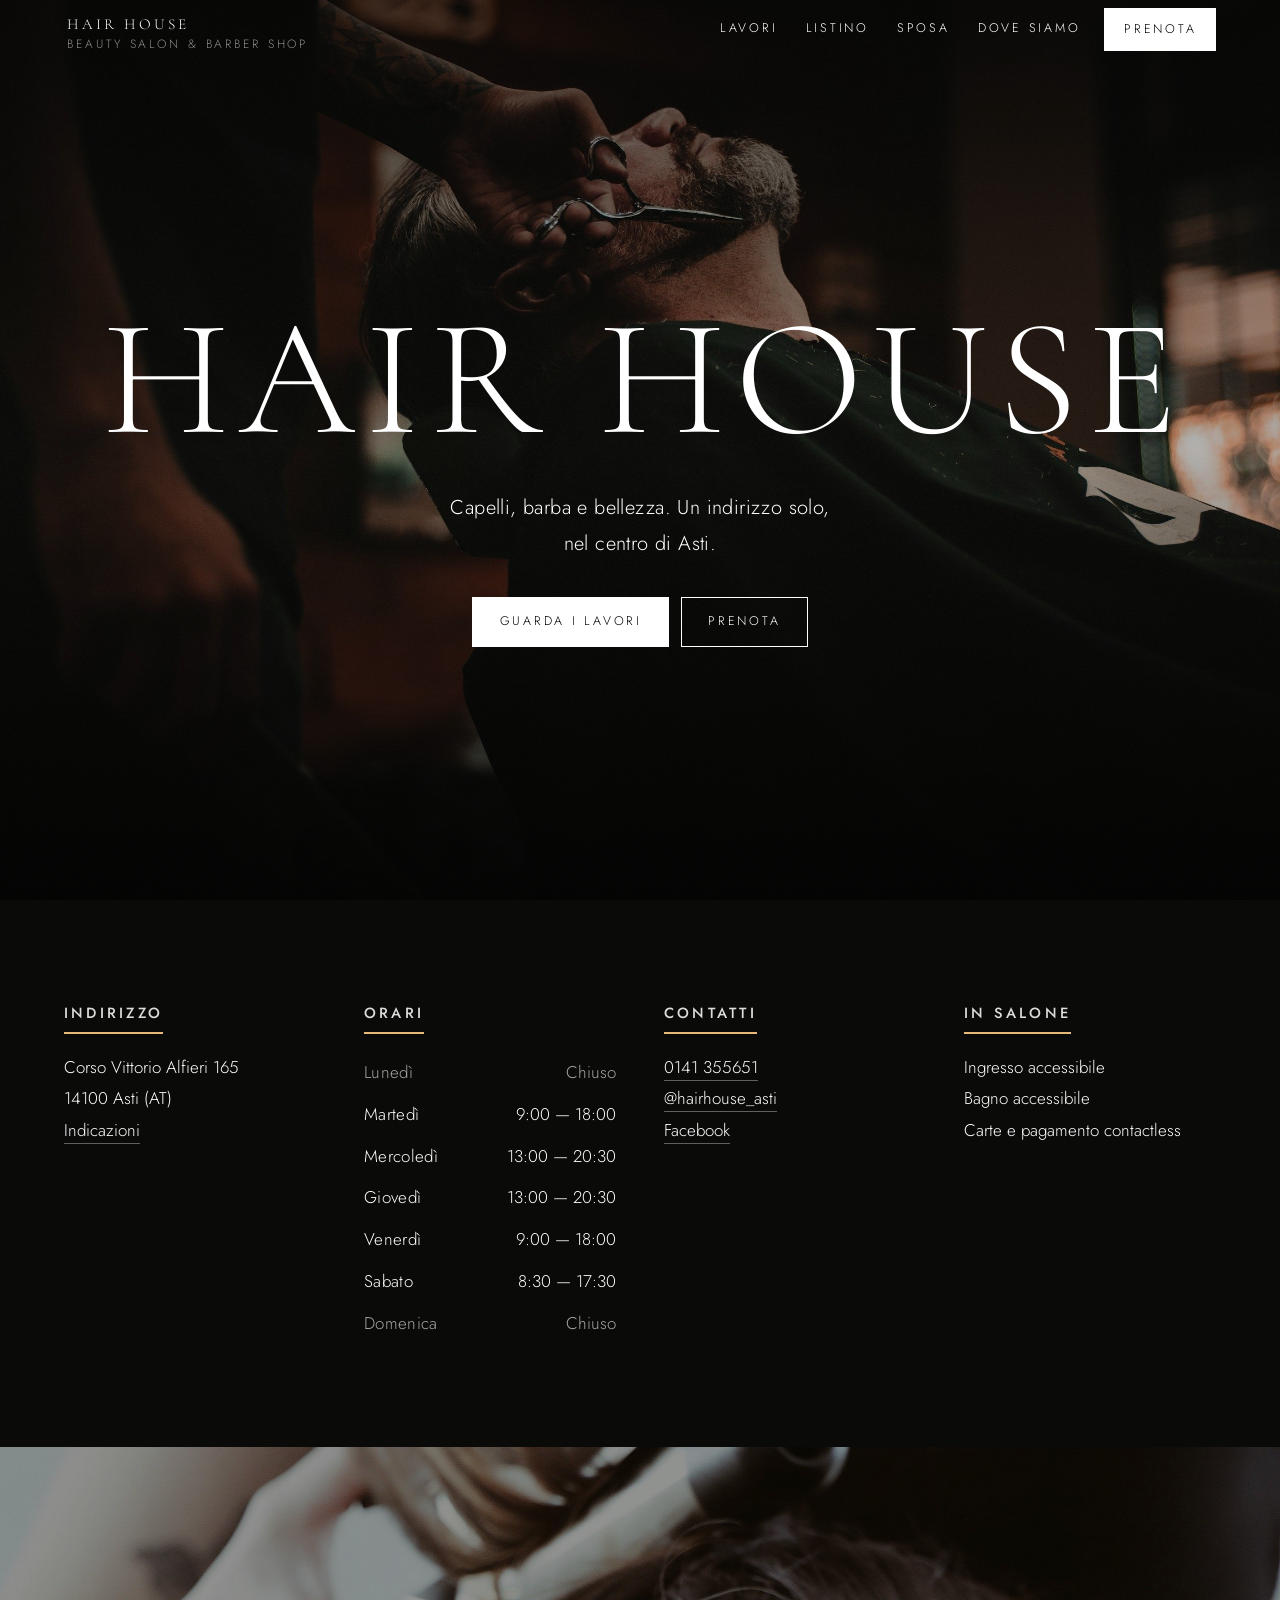
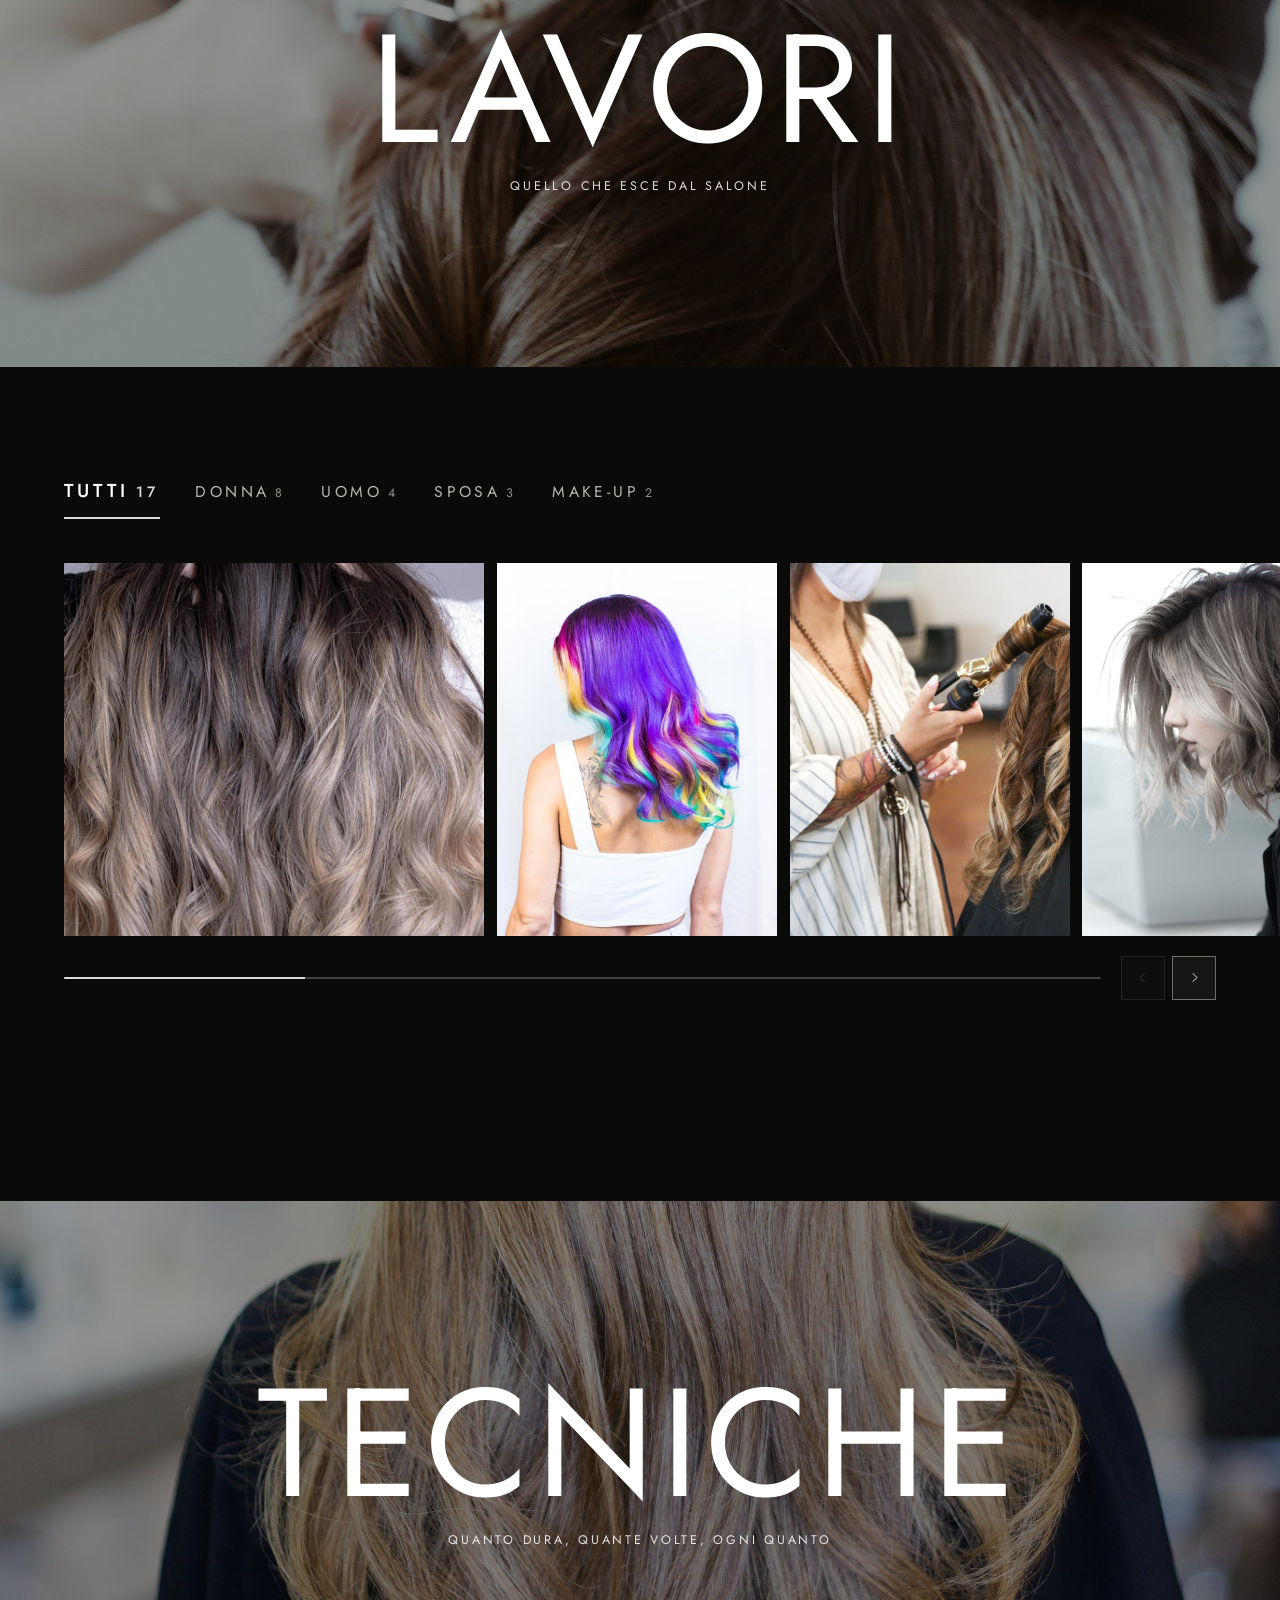
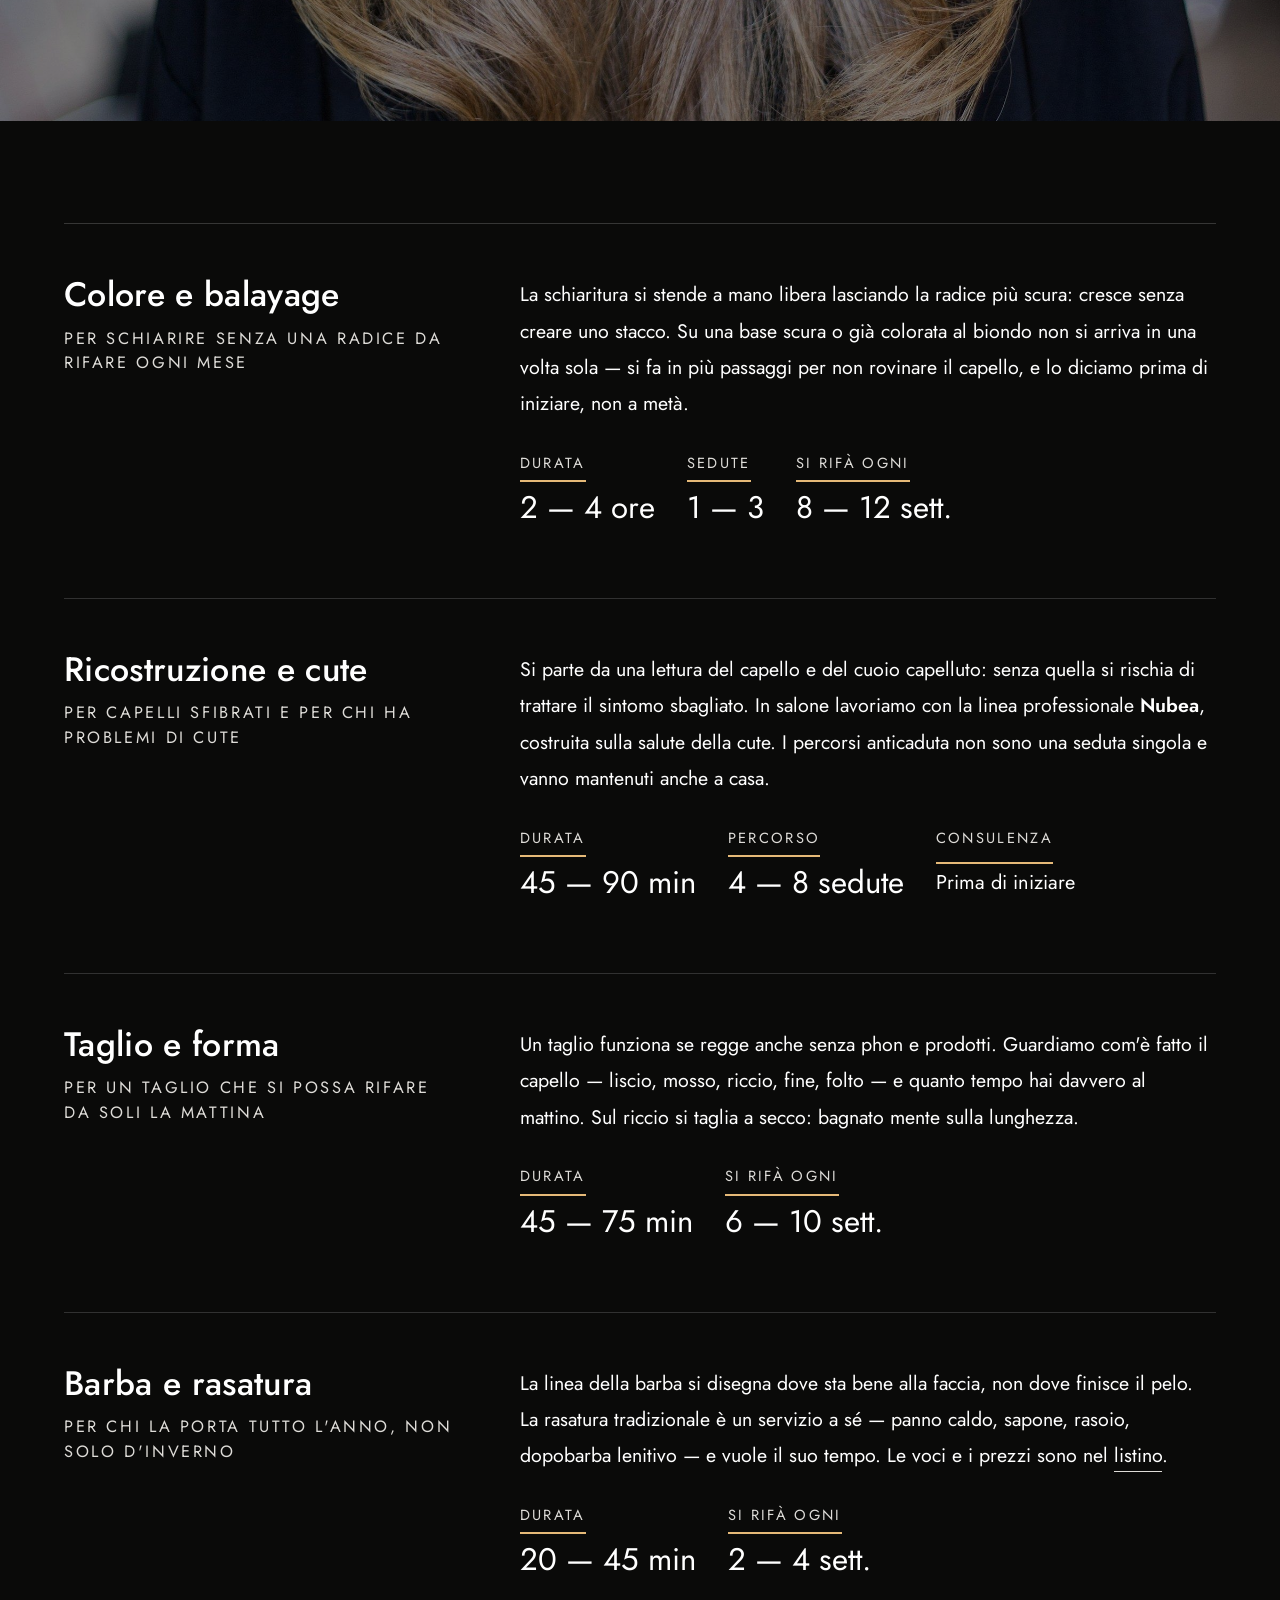
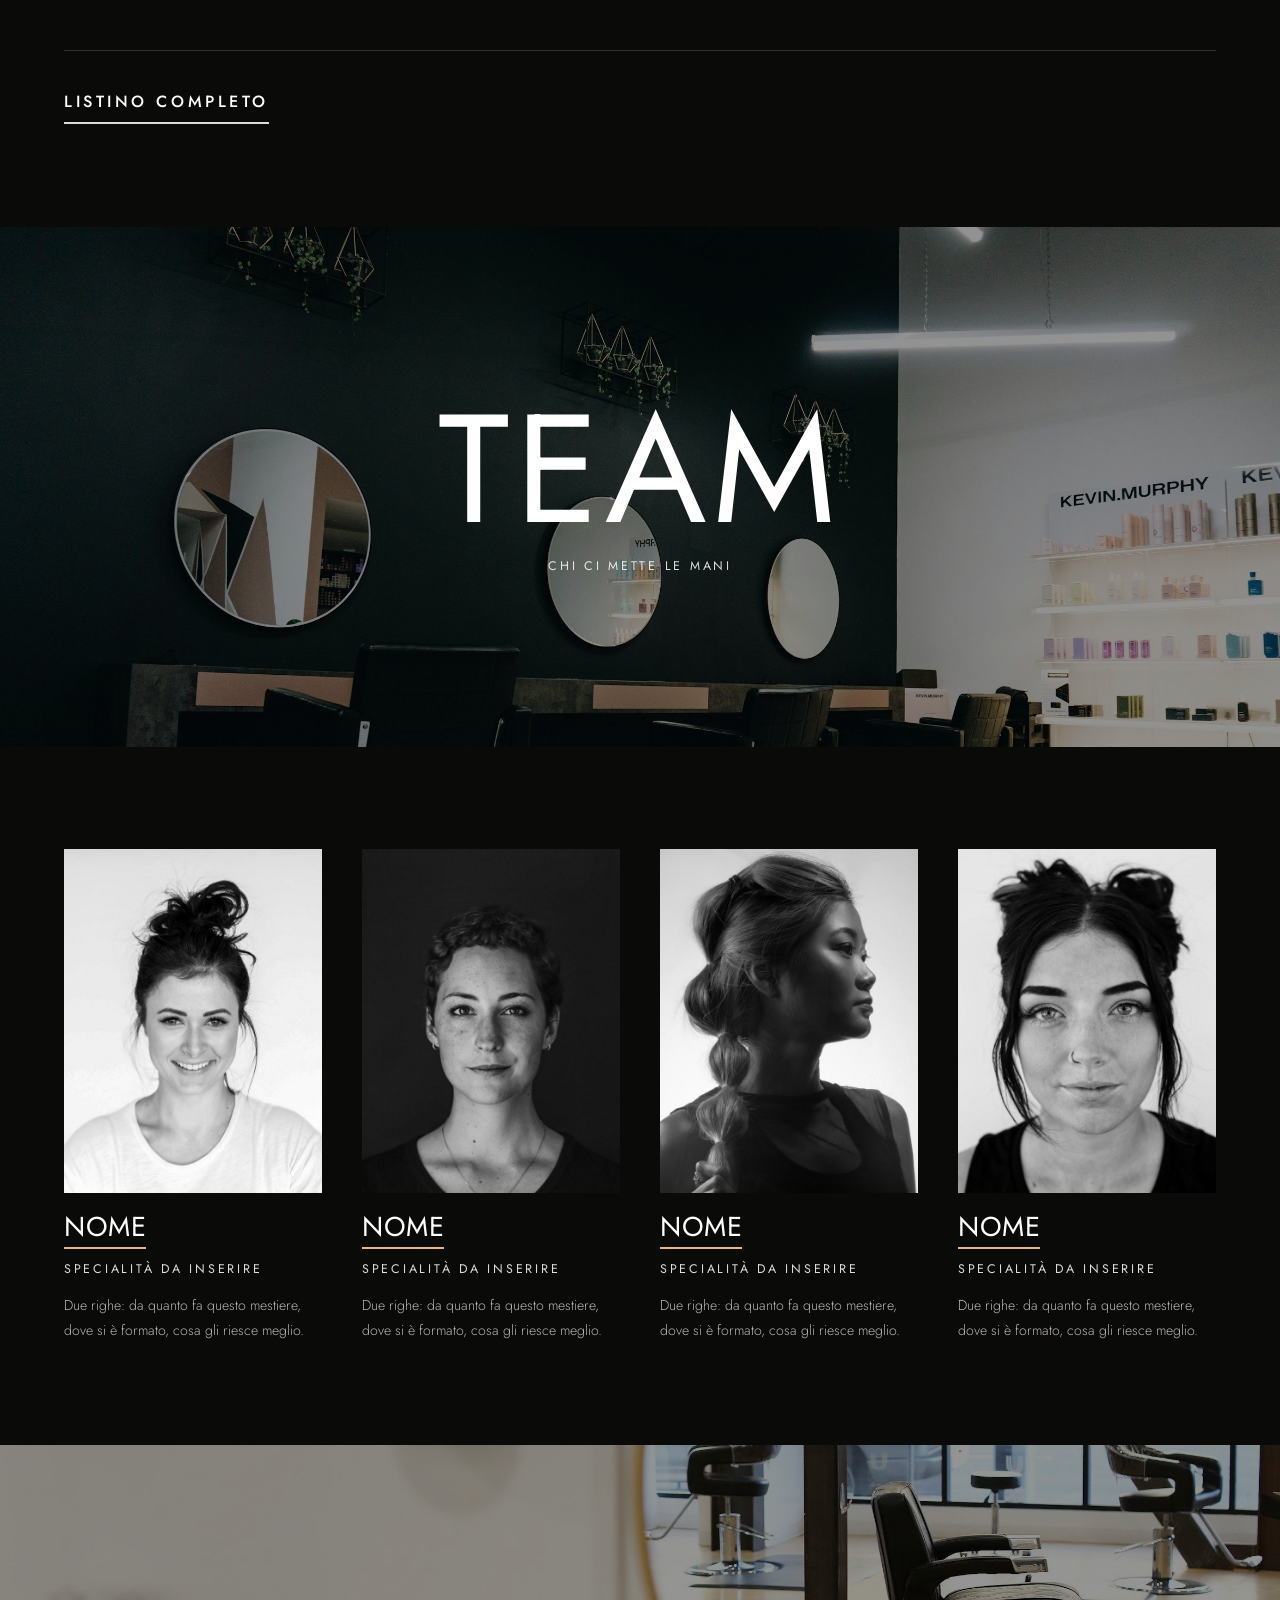
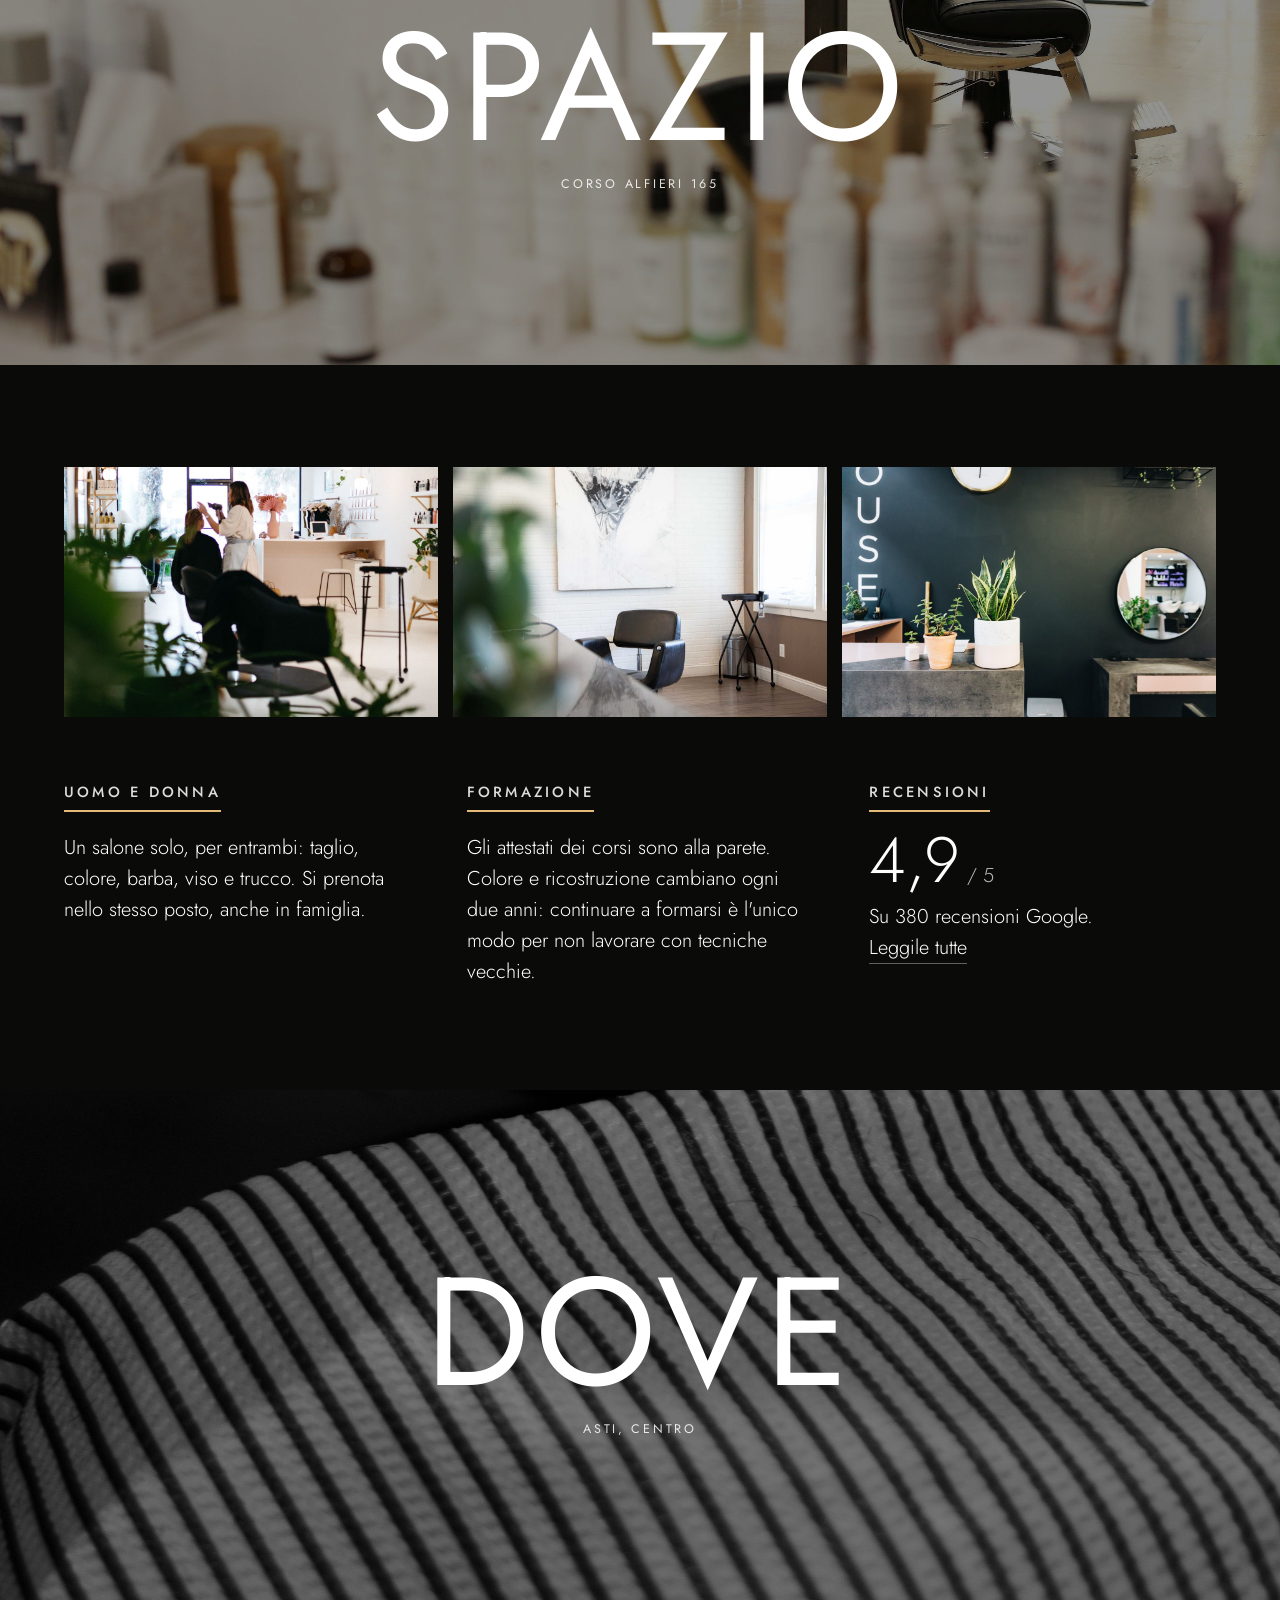
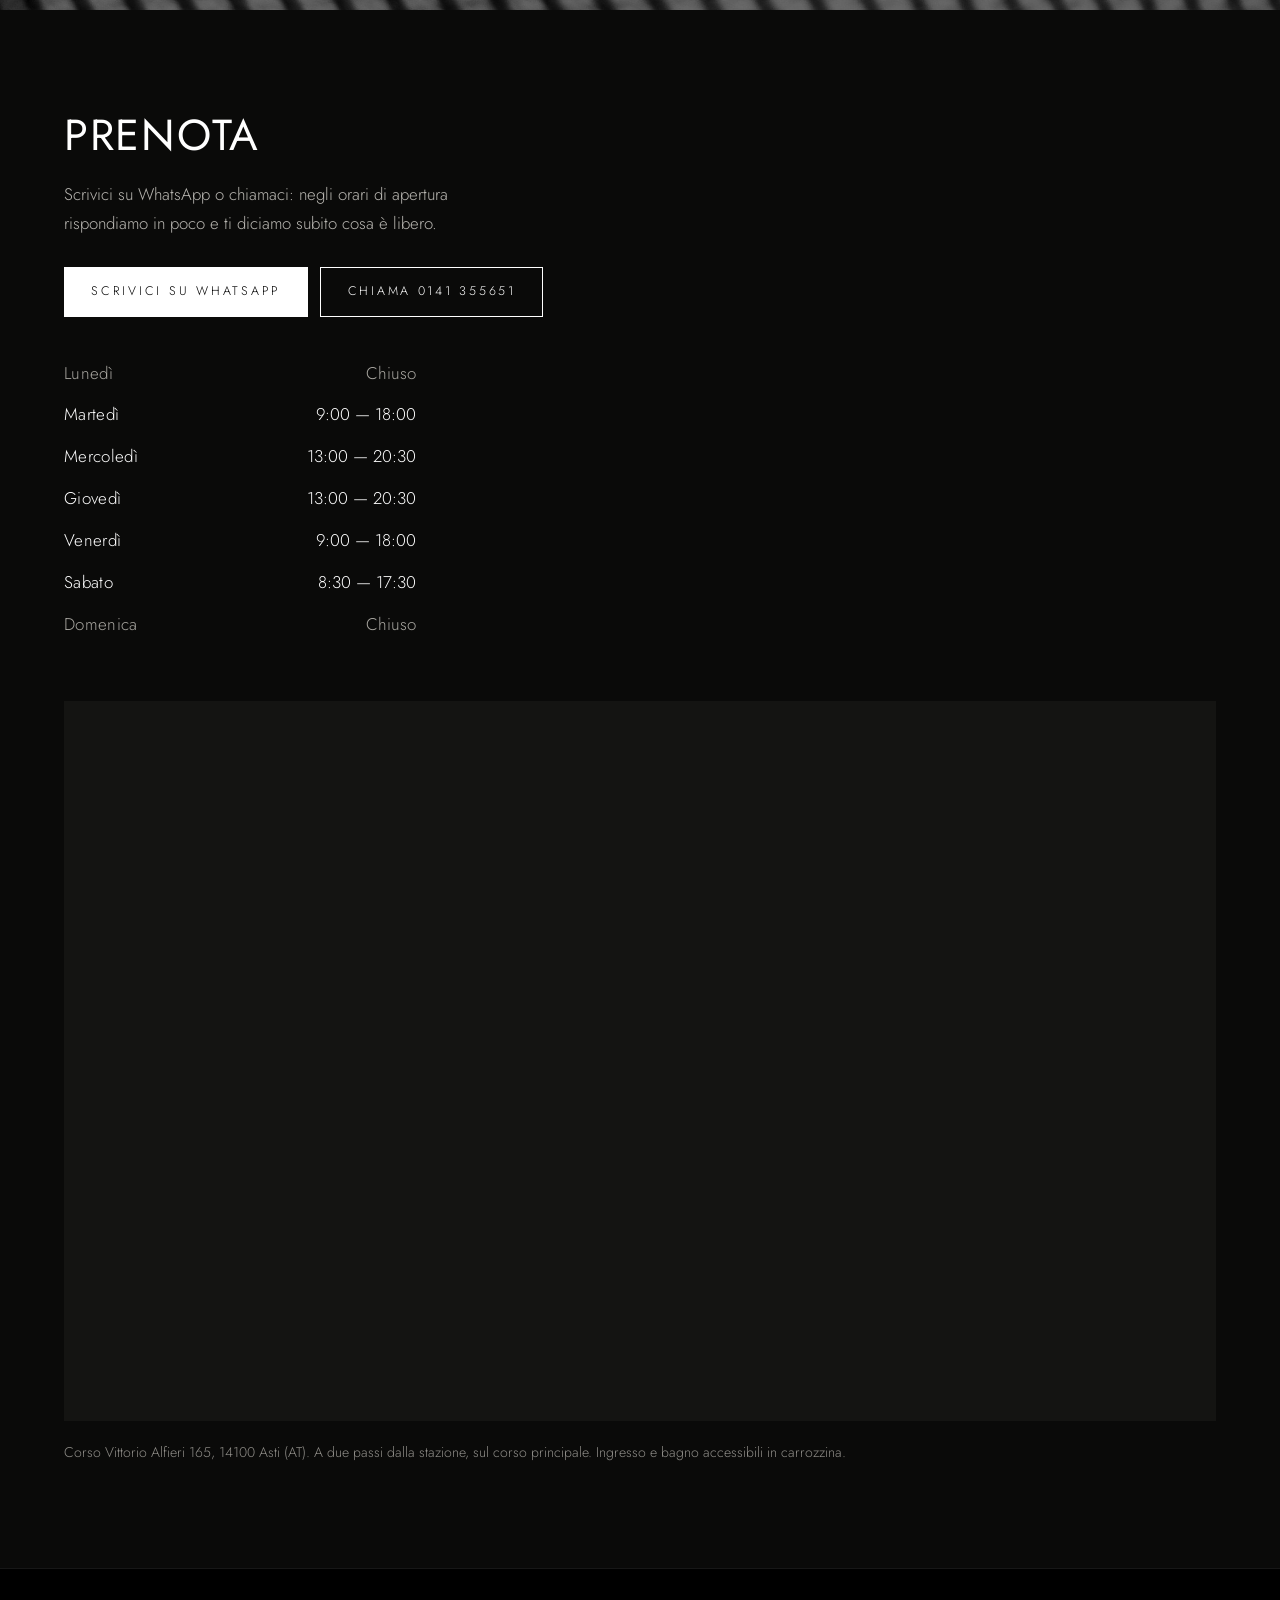
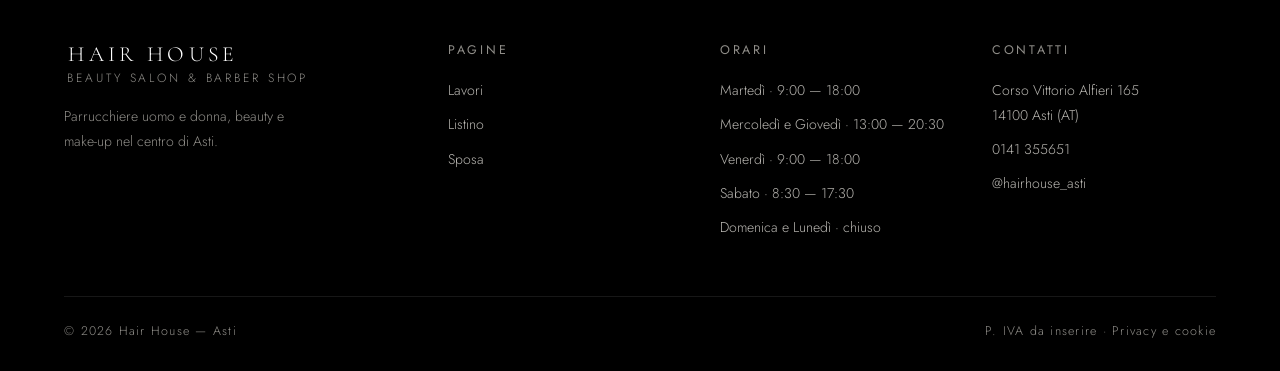
==== commit e3b9ae2c: "last update" ====
--- a/index.html
+++ b/index.html
@@ -1,612 +1,746 @@
 <!doctype html>
 <html lang="it" class="no-js">
+
 <head>
-<meta charset="utf-8">
-<meta name="viewport" content="width=device-width, initial-scale=1">
-<title>Hair House Asti — Parrucchiere uomo e donna, beauty e make-up</title>
-<meta name="description" content="Parrucchiere uomo e donna ad Asti, in Corso Vittorio Alfieri 165. Colore, balayage, tagli, barba, raccolti da sposa e make-up. 4,9 su Google.">
-<link rel="canonical" href="https://www.hairhouseasti.it/">
-
-<meta property="og:type" content="website">
-<meta property="og:locale" content="it_IT">
-<meta property="og:site_name" content="Hair House Asti">
-<meta property="og:title" content="Hair House — Beauty Salon &amp; Barber Shop, Asti">
-<meta property="og:description" content="Corso Vittorio Alfieri 165, Asti. Capelli, barba e beauty.">
-<meta property="og:image" content="https://www.hairhouseasti.it/assets/img/og.jpg">
-<meta name="twitter:card" content="summary_large_image">
-<meta name="theme-color" content="#0a0a09">
-
-<link rel="preload" as="image" href="assets/img/hero.jpg" fetchpriority="high">
-<link rel="icon" href="assets/favicon.svg" type="image/svg+xml">
-<link rel="apple-touch-icon" href="assets/img/apple-touch-icon.png">
-
-<link rel="preconnect" href="https://fonts.googleapis.com">
-<link rel="preconnect" href="https://fonts.gstatic.com" crossorigin>
-<link rel="stylesheet" href="https://fonts.googleapis.com/css2?family=Cormorant+Garamond:wght@300;400&family=Jost:wght@300;400;500&display=swap">
-<link rel="stylesheet" href="assets/css/style.css">
+  <meta charset="utf-8">
+  <meta name="viewport" content="width=device-width, initial-scale=1">
+  <title>Hair House Asti — Parrucchiere uomo e donna, beauty e make-up</title>
+  <meta name="description"
+    content="Parrucchiere uomo e donna ad Asti, in Corso Vittorio Alfieri 165. Colore, balayage, tagli, barba, raccolti da sposa e make-up. 4,9 su Google.">
+  <link rel="canonical" href="https://www.hairhouseasti.it/">
+
+  <meta property="og:type" content="website">
+  <meta property="og:locale" content="it_IT">
+  <meta property="og:site_name" content="Hair House Asti">
+  <meta property="og:title" content="Hair House — Beauty Salon &amp; Barber Shop, Asti">
+  <meta property="og:description" content="Corso Vittorio Alfieri 165, Asti. Capelli, barba e beauty.">
+  <meta property="og:image" content="https://www.hairhouseasti.it/assets/img/og.jpg">
+  <meta name="twitter:card" content="summary_large_image">
+  <meta name="theme-color" content="#0a0a09">
+
+  <link rel="preload" as="image" href="assets/img/hero.jpg" fetchpriority="high">
+  <link rel="icon" href="assets/favicon.svg" type="image/svg+xml">
+  <link rel="apple-touch-icon" href="assets/img/apple-touch-icon.png">
+
+  <link rel="preconnect" href="https://fonts.googleapis.com">
+  <link rel="preconnect" href="https://fonts.gstatic.com" crossorigin>
+  <link rel="stylesheet"
+    href="https://fonts.googleapis.com/css2?family=Cormorant+Garamond:wght@300;400&family=Jost:wght@300;400;500&display=swap">
+  <link rel="stylesheet" href="assets/css/style.css">
 </head>
+
 <body>
 
-<a class="skip" href="#main">Vai al contenuto</a>
-
-<!-- ===================== HEADER ===================== -->
-<header class="header" id="header">
-  <div class="header__inner">
-    <a class="header__brand" href="index.html" aria-label="Hair House — home">
-      <span class="wordmark">
-        <span class="wordmark__name">Hair House</span>
-        <span class="wordmark__sub">Beauty Salon &amp; Barber Shop</span>
-      </span>
-    </a>
-
-    <nav class="nav" aria-label="Principale">
-      <a href="#lavori">Lavori</a>
-      <a href="listino.html">Listino</a>
-      <a href="sposa.html">Sposa</a>
-      <a href="#dove">Dove siamo</a>
-    </nav>
-
-    <div class="header__end">
-      <a class="btn btn--fill btn--sm header__cta" data-wa data-wa-text="Ciao Hair House, vorrei prenotare un appuntamento." href="tel:+390141355651">Prenota</a>
-      <button class="burger" type="button" aria-expanded="false" aria-controls="menu">
-        <span class="burger__bars" aria-hidden="true"><span></span><span></span><span></span></span>
-        <span class="burger__open">Menu</span>
-        <span class="burger__close">Chiudi</span>
-      </button>
-    </div>
-  </div>
-</header>
-
-<!-- ===================== MENU ===================== -->
-<div class="menu" id="menu" data-open="false" aria-hidden="true">
-  <nav aria-label="Menu">
-    <ul class="menu__list">
-      <li><a href="#lavori">Lavori</a></li>
-      <li><a href="listino.html">Listino</a></li>
-      <li><a href="sposa.html">Sposa</a></li>
-      <li><a href="#dove">Dove siamo</a></li>
-    </ul>
-  </nav>
-  <div class="menu__foot">
-    <div>
-      <p class="label">Indirizzo</p>
-      <p class="note">Corso Vittorio Alfieri 165<br>14100 Asti</p>
-    </div>
-    <div>
-      <p class="label">Telefono</p>
-      <p class="note"><a href="tel:+390141355651">0141 355651</a></p>
-    </div>
-    <div>
-      <p class="label">Instagram</p>
-      <p class="note"><a href="https://www.instagram.com/hairhouse_asti/" rel="noopener" target="_blank">@hairhouse_asti</a></p>
-    </div>
-  </div>
-</div>
-
-<main id="main">
-
-<!-- ===================== HERO ===================== -->
-<section class="hero">
-  <div class="hero__media" data-file="hero.jpg" style="--focal:50% 42%">
-    <img src="assets/img/hero.jpg" alt="L'ingresso di Hair House in Corso Vittorio Alfieri ad Asti, illuminato di sera" fetchpriority="high" width="2400" height="1600" decoding="async">
-  </div>
-
-  <div class="hero__inner">
-    <p class="hero__claim">Capelli, barba e bellezza. Un indirizzo solo, nel centro di Asti.</p>
-
-    <div class="hero__actions">
-      <a class="btn btn--fill" href="#lavori">Guarda i lavori</a>
-      <a class="btn" data-wa data-wa-text="Ciao Hair House, vorrei prenotare un appuntamento." href="tel:+390141355651">Prenota</a>
-    </div>
-
-    <h1 class="hero__mark">Hair House<span class="vh"> — parrucchiere uomo e donna, beauty e make-up ad Asti</span></h1>
-  </div>
-</section>
-
-<!-- ===================== FASCIA INFO ===================== -->
-<section class="band">
-  <div class="wrap">
-    <div class="facts" data-reveal>
-
-      <div>
-        <p class="label fact__label">Indirizzo</p>
-        <p class="fact__body">
-          Corso Vittorio Alfieri 165<br>
-          14100 Asti (AT)<br>
-          <a href="https://www.google.com/maps/dir/?api=1&destination=Corso+Vittorio+Alfieri+165,+14100+Asti+AT" rel="noopener" target="_blank">Indicazioni</a>
-        </p>
-      </div>
-
-      <div>
-        <p class="label fact__label">Orari</p>
-        <div class="hours">
-          <div class="hours__row" data-day="1" data-closed="true"><span class="hours__d">Lun</span><span>Chiuso</span></div>
-          <div class="hours__row" data-day="2"><span class="hours__d">Mar</span><span>9:00 — 18:00</span></div>
-          <div class="hours__row" data-day="3"><span class="hours__d">Mer</span><span>12:30 — 20:30</span></div>
-          <div class="hours__row" data-day="4"><span class="hours__d">Gio</span><span>12:30 — 20:30</span></div>
-          <div class="hours__row" data-day="5"><span class="hours__d">Ven</span><span>9:00 — 18:00</span></div>
-          <div class="hours__row" data-day="6"><span class="hours__d">Sab</span><span>8:30 — 17:30</span></div>
-          <div class="hours__row" data-day="0" data-closed="true"><span class="hours__d">Dom</span><span>Chiuso</span></div>
-        </div>
-      </div>
-
-      <div>
-        <p class="label fact__label">Contatti</p>
-        <p class="fact__body">
-          <a href="tel:+390141355651">0141 355651</a><br>
-          <a href="https://www.instagram.com/hairhouse_asti/" rel="noopener" target="_blank">@hairhouse_asti</a><br>
-          <a href="https://www.facebook.com/hairhouse07/" rel="noopener" target="_blank">Facebook</a>
-        </p>
-      </div>
-
-      <div>
-        <p class="label fact__label">In salone</p>
-        <p class="fact__body">
-          Ingresso accessibile<br>
-          Bagno accessibile<br>
-          Carte e pagamento contactless
-        </p>
-      </div>
-
-    </div>
-  </div>
-</section>
-
-<!-- ===================== PLATE · LAVORI ===================== -->
-<section class="plate" id="lavori">
-  <div class="plate__media" data-file="plate-lavori.jpg">
-    <img src="assets/img/plate-lavori.jpg" alt="" aria-hidden="true" loading="lazy" width="2400" height="1200" decoding="async">
-  </div>
-  <div class="plate__inner">
-    <h2 class="plate__word">Lavori</h2>
-    <p class="label plate__sub">Quello che esce dal salone</p>
-  </div>
-</section>
-
-<section class="band band--pad-b">
-  <div class="wrap">
-
-
-    <div class="filters" data-filters role="group" aria-label="Filtra per servizio" data-reveal>
-      <button class="filter" type="button" data-cat="all" aria-pressed="true">Tutti <span class="filter__n"></span></button>
-      <button class="filter" type="button" data-cat="donna" aria-pressed="false">Donna <span class="filter__n"></span></button>
-      <button class="filter" type="button" data-cat="uomo" aria-pressed="false">Uomo <span class="filter__n"></span></button>
-      <button class="filter" type="button" data-cat="sposa" aria-pressed="false">Sposa <span class="filter__n"></span></button>
-      <button class="filter" type="button" data-cat="makeup" aria-pressed="false">Make-up <span class="filter__n"></span></button>
-    </div>
-
-    <div class="gallery" data-carousel data-reveal data-delay="1">
-      <div class="works" id="track-lavori" role="group" aria-label="Galleria dei lavori" data-works>
-
-      <button class="work" type="button" data-cat="donna" data-span="2" data-file="lav-donna-01.jpg"
-              data-tec="Balayage su base castana, tono freddo" data-by="Colore">
-        <img src="assets/img/lav-donna-01.jpg" alt="Balayage su capelli lunghi castani con schiariture fredde" loading="lazy" width="1200" height="800" decoding="async">
-        <span class="work__cap"><span class="work__tec">Balayage su base castana</span><span class="work__by">Colore</span></span>
-      </button>
-      <button class="work" type="button" data-cat="donna" data-file="lav-donna-02.jpg"
-              data-tec="Schiaritura totale e tonalizzazione perla" data-by="Colore">
-        <img src="assets/img/lav-donna-02.jpg" alt="Capelli biondo platino dopo schiaritura e tonalizzazione" loading="lazy" width="800" height="1066" decoding="async">
-        <span class="work__cap"><span class="work__tec">Schiaritura totale e tonalizzazione perla</span><span class="work__by">Colore</span></span>
-      </button>
-      <button class="work" type="button" data-cat="donna" data-file="lav-donna-03.jpg"
-              data-tec="Rosso rame sulle lunghezze" data-by="Colore">
-        <img src="assets/img/lav-donna-03.jpg" alt="Capelli color rosso rame lucidi" loading="lazy" width="800" height="1066" decoding="async">
-        <span class="work__cap"><span class="work__tec">Rosso rame sulle lunghezze</span><span class="work__by">Colore</span></span>
-      </button>
-      <button class="work" type="button" data-cat="donna" data-file="lav-donna-04.jpg"
-              data-tec="Colpi di sole con radice sfumata" data-by="Colore">
-        <img src="assets/img/lav-donna-04.jpg" alt="Colpi di sole con radice sfumata su capelli medi" loading="lazy" width="800" height="1066" decoding="async">
-        <span class="work__cap"><span class="work__tec">Colpi di sole con radice sfumata</span><span class="work__by">Colore</span></span>
-      </button>
-      <button class="work" type="button" data-cat="donna" data-file="lav-donna-05.jpg"
-              data-tec="Long bob con scalatura morbida" data-by="Taglio">
-        <img src="assets/img/lav-donna-05.jpg" alt="Long bob con scalatura morbida e piega liscia" loading="lazy" width="800" height="1066" decoding="async">
-        <span class="work__cap"><span class="work__tec">Long bob con scalatura morbida</span><span class="work__by">Taglio</span></span>
-      </button>
-      <button class="work" type="button" data-cat="donna" data-file="lav-donna-06.jpg"
-              data-tec="Corto con frangia piena" data-by="Taglio">
-        <img src="assets/img/lav-donna-06.jpg" alt="Taglio corto con frangia piena" loading="lazy" width="800" height="1066" decoding="async">
-        <span class="work__cap"><span class="work__tec">Corto con frangia piena</span><span class="work__by">Taglio</span></span>
-      </button>
-      <button class="work" type="button" data-cat="donna" data-span="2" data-file="lav-donna-07.jpg"
-              data-tec="Scalato lungo, piega mossa a phon" data-by="Taglio">
-        <img src="assets/img/lav-donna-07.jpg" alt="Capelli lunghi scalati con piega mossa" loading="lazy" width="1200" height="800" decoding="async">
-        <span class="work__cap"><span class="work__tec">Scalato lungo</span><span class="work__by">Taglio</span></span>
-      </button>
-      <button class="work" type="button" data-cat="donna" data-file="lav-donna-08.jpg"
-              data-tec="Taglio su capello riccio, lavorato a secco" data-by="Taglio">
-        <img src="assets/img/lav-donna-08.jpg" alt="Taglio su capelli ricci definiti" loading="lazy" width="800" height="1066" decoding="async">
-        <span class="work__cap"><span class="work__tec">Taglio su capello riccio</span><span class="work__by">Taglio</span></span>
-      </button>
-      <button class="work" type="button" data-cat="uomo" data-file="lav-uomo-01.jpg"
-              data-tec="Fade medio, contorni a rasoio" data-by="Taglio uomo">
-        <img src="assets/img/lav-uomo-01.jpg" alt="Taglio uomo con sfumatura media e contorni rasati" loading="lazy" width="800" height="1066" decoding="async">
-        <span class="work__cap"><span class="work__tec">Fade medio</span><span class="work__by">Taglio uomo</span></span>
-      </button>
-      <button class="work" type="button" data-cat="uomo" data-file="lav-uomo-02.jpg"
-              data-tec="Barba modellata e olio finale" data-by="Barba">
-        <img src="assets/img/lav-uomo-02.jpg" alt="Barba modellata con contorni definiti" loading="lazy" width="800" height="1066" decoding="async">
-        <span class="work__cap"><span class="work__tec">Barba modellata e olio finale</span><span class="work__by">Barba</span></span>
-      </button>
-      <button class="work" type="button" data-cat="uomo" data-span="2" data-file="lav-uomo-03.jpg"
-              data-tec="Taglio e barba, servizio completo" data-by="Taglio e barba">
-        <img src="assets/img/lav-uomo-03.jpg" alt="Taglio e barba completati in salone" loading="lazy" width="1200" height="800" decoding="async">
-        <span class="work__cap"><span class="work__tec">Taglio e barba</span><span class="work__by">Taglio e barba</span></span>
-      </button>
-      <button class="work" type="button" data-cat="uomo" data-file="lav-uomo-04.jpg"
-              data-tec="Taglio classico lavorato a forbice" data-by="Taglio uomo">
-        <img src="assets/img/lav-uomo-04.jpg" alt="Taglio uomo classico lavorato a forbice" loading="lazy" width="800" height="1066" decoding="async">
-        <span class="work__cap"><span class="work__tec">Taglio classico lavorato a forbice</span><span class="work__by">Taglio uomo</span></span>
-      </button>
-      <button class="work" type="button" data-cat="sposa" data-file="lav-sposa-01.jpg"
-              data-tec="Raccolto basso morbido, con velo" data-by="Sposa">
-        <img src="assets/img/lav-sposa-01.jpg" alt="Raccolto basso morbido con velo da sposa" loading="lazy" width="800" height="1066" decoding="async">
-        <span class="work__cap"><span class="work__tec">Raccolto basso morbido</span><span class="work__by">Sposa</span></span>
-      </button>
-      <button class="work" type="button" data-cat="sposa" data-file="lav-sposa-02.jpg"
-              data-tec="Semiraccolto con onde ampie" data-by="Cerimonia">
-        <img src="assets/img/lav-sposa-02.jpg" alt="Semiraccolto con onde ampie per cerimonia" loading="lazy" width="800" height="1066" decoding="async">
-        <span class="work__cap"><span class="work__tec">Semiraccolto con onde ampie</span><span class="work__by">Cerimonia</span></span>
-      </button>
-      <button class="work" type="button" data-cat="sposa" data-file="lav-sposa-03.jpg"
-              data-tec="Chignon intrecciato con accessorio" data-by="Sposa">
-        <img src="assets/img/lav-sposa-03.jpg" alt="Chignon intrecciato con accessorio gioiello" loading="lazy" width="800" height="1066" decoding="async">
-        <span class="work__cap"><span class="work__tec">Chignon intrecciato con accessorio</span><span class="work__by">Sposa</span></span>
-      </button>
-      <button class="work" type="button" data-cat="makeup" data-file="lav-makeup-01.jpg"
-              data-tec="Trucco sposa, toni naturali a lunga tenuta" data-by="Make-up">
-        <img src="assets/img/lav-makeup-01.jpg" alt="Trucco sposa dai toni naturali" loading="lazy" width="800" height="1066" decoding="async">
-        <span class="work__cap"><span class="work__tec">Trucco sposa</span><span class="work__by">Make-up</span></span>
-      </button>
-      <button class="work" type="button" data-cat="makeup" data-file="lav-makeup-02.jpg"
-              data-tec="Occhio definito per la sera" data-by="Make-up">
-        <img src="assets/img/lav-makeup-02.jpg" alt="Make-up da sera con occhio definito" loading="lazy" width="800" height="1066" decoding="async">
-        <span class="work__cap"><span class="work__tec">Occhio definito per la sera</span><span class="work__by">Make-up</span></span>
-      </button>
-      </div>
-
-      <div class="gallery__foot">
-        <div class="gallery__bar"><span data-carousel-progress></span></div>
-        <div class="gnav">
-          <button type="button" data-scroll="-1" aria-label="Foto precedenti" aria-controls="track-lavori">
-            <svg viewBox="0 0 24 24" width="15" height="15" fill="none" stroke="currentColor" stroke-width="1.4" aria-hidden="true"><path d="M15 5l-7 7 7 7"/></svg>
-          </button>
-          <button type="button" data-scroll="1" aria-label="Foto successive" aria-controls="track-lavori">
-            <svg viewBox="0 0 24 24" width="15" height="15" fill="none" stroke="currentColor" stroke-width="1.4" aria-hidden="true"><path d="M9 5l7 7-7 7"/></svg>
-          </button>
-        </div>
-      </div>
-    </div>
-
-    <p class="works-empty" data-works-empty hidden>Non ci sono ancora lavori in questa categoria.</p>
-
-    <p style="margin-top:2.25rem" data-reveal>
-      <a class="ulink" href="https://www.instagram.com/hairhouse_asti/" rel="noopener" target="_blank">Altri su Instagram — @hairhouse_asti</a>
-    </p>
-
-  </div>
-</section>
-
-<!-- ===================== LIGHTBOX ===================== -->
-<dialog class="lb" id="lightbox" aria-label="Dettaglio del lavoro">
-  <div class="lb__inner">
-    <div class="lb__bar">
-      <span class="label" data-lb-count></span>
-      <button class="ulink" type="button" data-lb-close>Chiudi</button>
-    </div>
-    <div class="lb__stage">
-      <img data-lb-img src="" alt="" decoding="async">
-      <button class="lb__nav" type="button" data-dir="-1" aria-label="Precedente">
-        <svg viewBox="0 0 24 24" width="16" height="16" fill="none" stroke="currentColor" stroke-width="1.4" aria-hidden="true"><path d="M15 5l-7 7 7 7"/></svg>
-      </button>
-      <button class="lb__nav" type="button" data-dir="1" aria-label="Successivo">
-        <svg viewBox="0 0 24 24" width="16" height="16" fill="none" stroke="currentColor" stroke-width="1.4" aria-hidden="true"><path d="M9 5l7 7-7 7"/></svg>
-      </button>
-    </div>
-    <p class="lb__cap">
-      <span class="work__tec" data-lb-tec></span>
-      <span class="work__by" data-lb-by></span>
-    </p>
-  </div>
-</dialog>
-
-<!-- ===================== PLATE · TECNICHE ===================== -->
-<section class="plate" id="tecniche">
-  <div class="plate__media" data-file="plate-tecniche.jpg">
-    <img src="assets/img/plate-tecniche.jpg" alt="" aria-hidden="true" loading="lazy" width="2400" height="1200" decoding="async">
-  </div>
-  <div class="plate__inner">
-    <h2 class="plate__word">Tecniche</h2>
-    <p class="label plate__sub">Quanto dura, quante volte, ogni quanto</p>
-  </div>
-</section>
-
-<section class="band">
-  <div class="wrap">
-
-
-    <div class="tech" data-reveal data-delay="1">
-
-      <article class="tech__item">
-        <div>
-          <h3 class="h3">Colore e balayage</h3>
-          <p class="label tech__for">Per schiarire senza una radice da rifare ogni mese</p>
-        </div>
-        <div class="tech__body">
-          <p>La schiaritura si stende a mano libera lasciando la radice più scura: cresce senza creare uno stacco. Su una base scura o già colorata al biondo non si arriva in una volta sola — si fa in più passaggi per non rovinare il capello, e lo diciamo prima di iniziare, non a metà.</p>
-          <dl class="tech__meta">
-            <div><dt class="label">Durata</dt><dd>2 — 4 ore</dd></div>
-            <div><dt class="label">Sedute</dt><dd>1 — 3</dd></div>
-            <div><dt class="label">Si rifà ogni</dt><dd>8 — 12 sett.</dd></div>
-          </dl>
-        </div>
-      </article>
-
-      <article class="tech__item">
-        <div>
-          <h3 class="h3">Ricostruzione e cute</h3>
-          <p class="label tech__for">Per capelli sfibrati e per chi ha problemi di cute</p>
-        </div>
-        <div class="tech__body">
-          <p>Si parte da una lettura del capello e del cuoio capelluto: senza quella si rischia di trattare il sintomo sbagliato. In salone lavoriamo con la linea professionale <strong>Nubea</strong>, costruita sulla salute della cute. I percorsi anticaduta non sono una seduta singola e vanno mantenuti anche a casa.</p>
-          <dl class="tech__meta">
-            <div><dt class="label">Durata</dt><dd>45 — 90 min</dd></div>
-            <div><dt class="label">Percorso</dt><dd>4 — 8 sedute</dd></div>
-            <div><dt class="label">Consulenza</dt><dd>Prima di iniziare</dd></div>
-          </dl>
-        </div>
-      </article>
-
-      <article class="tech__item">
-        <div>
-          <h3 class="h3">Taglio e forma</h3>
-          <p class="label tech__for">Per un taglio che si possa rifare da soli la mattina</p>
-        </div>
-        <div class="tech__body">
-          <p>Un taglio funziona se regge anche senza phon e prodotti. Guardiamo com'è fatto il capello — liscio, mosso, riccio, fine, folto — e quanto tempo hai davvero al mattino. Sul riccio si taglia a secco: bagnato mente sulla lunghezza.</p>
-          <dl class="tech__meta">
-            <div><dt class="label">Durata</dt><dd>45 — 75 min</dd></div>
-            <div><dt class="label">Si rifà ogni</dt><dd>6 — 10 sett.</dd></div>
-          </dl>
-        </div>
-      </article>
-
-      <article class="tech__item">
-        <div>
-          <h3 class="h3">Barba e rasatura</h3>
-          <p class="label tech__for">Per chi la porta tutto l'anno, non solo d'inverno</p>
-        </div>
-        <div class="tech__body">
-          <p>La linea della barba si disegna dove sta bene alla faccia, non dove finisce il pelo. La rasatura tradizionale è un servizio a sé — panno caldo, sapone, rasoio, dopobarba lenitivo — e vuole il suo tempo. Le voci e i prezzi sono nel <a href="listino.html#uomo" style="border-bottom:1px solid var(--line)">listino</a>.</p>
-          <dl class="tech__meta">
-            <div><dt class="label">Durata</dt><dd>20 — 45 min</dd></div>
-            <div><dt class="label">Si rifà ogni</dt><dd>2 — 4 sett.</dd></div>
-          </dl>
-        </div>
-      </article>
-
-    </div>
-
-    <p style="margin-top:2.25rem" data-reveal><a class="ulink" href="listino.html">Listino completo</a></p>
-
-  </div>
-</section>
-
-<!-- ===================== PLATE · TEAM ===================== -->
-<section class="plate" id="team">
-  <div class="plate__media" data-file="plate-team.jpg">
-    <img src="assets/img/plate-team.jpg" alt="" aria-hidden="true" loading="lazy" width="2400" height="1200" decoding="async">
-  </div>
-  <div class="plate__inner">
-    <h2 class="plate__word">Team</h2>
-    <p class="label plate__sub">Chi ci mette le mani</p>
-  </div>
-</section>
-
-<section class="band">
-  <div class="wrap">
-
-
-    <div class="team" data-reveal data-delay="1">
-
-      <article class="member">
-        <div class="member__shot" data-file="team-01.jpg">
-          <img src="assets/img/team-01.jpg" alt="Ritratto" loading="lazy" width="600" height="800" decoding="async">
-        </div>
-        <h3 class="member__name">Nome</h3>
-        <p class="label label--brass member__role">Specialità da inserire</p>
-        <p class="member__bio">Due righe: da quanto fa questo mestiere, dove si è formato, cosa gli riesce meglio.</p>
-      </article>
-
-      <article class="member">
-        <div class="member__shot" data-file="team-02.jpg">
-          <img src="assets/img/team-02.jpg" alt="Ritratto" loading="lazy" width="600" height="800" decoding="async">
-        </div>
-        <h3 class="member__name">Nome</h3>
-        <p class="label label--brass member__role">Specialità da inserire</p>
-        <p class="member__bio">Due righe: da quanto fa questo mestiere, dove si è formato, cosa gli riesce meglio.</p>
-      </article>
-
-      <article class="member">
-        <div class="member__shot" data-file="team-03.jpg">
-          <img src="assets/img/team-03.jpg" alt="Ritratto" loading="lazy" width="600" height="800" decoding="async">
-        </div>
-        <h3 class="member__name">Nome</h3>
-        <p class="label label--brass member__role">Specialità da inserire</p>
-        <p class="member__bio">Due righe: da quanto fa questo mestiere, dove si è formato, cosa gli riesce meglio.</p>
-      </article>
-
-      <article class="member">
-        <div class="member__shot" data-file="team-04.jpg">
-          <img src="assets/img/team-04.jpg" alt="Ritratto" loading="lazy" width="600" height="800" decoding="async">
-        </div>
-        <h3 class="member__name">Nome</h3>
-        <p class="label label--brass member__role">Specialità da inserire</p>
-        <p class="member__bio">Due righe: da quanto fa questo mestiere, dove si è formato, cosa gli riesce meglio.</p>
-      </article>
-
-    </div>
-  </div>
-</section>
-
-<!-- ===================== PLATE · SPAZIO ===================== -->
-<section class="plate">
-  <div class="plate__media" data-file="plate-spazio.jpg">
-    <img src="assets/img/plate-spazio.jpg" alt="" aria-hidden="true" loading="lazy" width="2400" height="1200" decoding="async">
-  </div>
-  <div class="plate__inner">
-    <h2 class="plate__word">Spazio</h2>
-    <p class="label plate__sub">Corso Alfieri 165</p>
-  </div>
-</section>
-
-<section class="band">
-  <div class="wrap">
-
-    <div class="shots" data-reveal>
-      <figure class="shot" data-file="salone-01.jpg">
-        <img src="assets/img/salone-01.jpg" alt="La sala principale del salone con le postazioni e gli specchi" loading="lazy" width="1200" height="800" decoding="async">
-      </figure>
-      <figure class="shot" data-file="salone-02.jpg">
-        <img src="assets/img/salone-02.jpg" alt="Le poltrone e il piano di lavoro visti di lato" loading="lazy" width="1200" height="800" decoding="async">
-      </figure>
-      <figure class="shot" data-file="salone-03.jpg">
-        <img src="assets/img/salone-03.jpg" alt="L'angolo lavaggio e la zona d'attesa" loading="lazy" width="1200" height="800" decoding="async">
-      </figure>
-    </div>
-
-    <div class="facts facts--lg" data-reveal data-delay="1">
-      <div>
-        <p class="label fact__label">Uomo e donna</p>
-        <p class="fact__body">Un salone solo, per entrambi: taglio, colore, barba, viso e trucco. Si prenota nello stesso posto, anche in famiglia.</p>
-      </div>
-      <div>
-        <p class="label fact__label">Formazione</p>
-        <p class="fact__body">Gli attestati dei corsi sono alla parete. Colore e ricostruzione cambiano ogni due anni: continuare a formarsi è l'unico modo per non lavorare con tecniche vecchie.</p>
-      </div>
-      <div>
-        <p class="label fact__label">Recensioni</p>
-        <p class="voto"><span class="voto__n">4,9</span><span class="voto__su">/ 5</span></p>
-        <p class="fact__body">Su 380 recensioni Google.<br>
-        <a href="https://www.google.com/search?q=Hair+House+Asti+Corso+Vittorio+Alfieri+165" rel="noopener" target="_blank">Leggile tutte</a></p>
-      </div>
-    </div>
-
-  </div>
-</section>
-
-<!-- ===================== PLATE · DOVE ===================== -->
-<section class="plate" id="dove">
-  <div class="plate__media" data-file="plate-dove.jpg">
-    <img src="assets/img/plate-dove.jpg" alt="" aria-hidden="true" loading="lazy" width="2400" height="1200" decoding="async">
-  </div>
-  <div class="plate__inner">
-    <h2 class="plate__word">Dove</h2>
-    <p class="label plate__sub">Asti, centro</p>
-  </div>
-</section>
-
-<section class="band" id="prenota">
-  <div class="wrap">
-    <div style="display:grid;gap:clamp(2rem,5vw,3.5rem)" class="dove-grid">
-
-      <div data-reveal>
-        <h2 class="h2">Prenota</h2>
-        <p class="body" style="margin-top:1.25rem;max-width:44ch">Scrivici su WhatsApp o chiamaci: negli orari di apertura rispondiamo in poco e ti diciamo subito cosa è libero.</p>
-
-        <p style="margin-top:1.75rem;display:flex;gap:0.75rem;flex-wrap:wrap">
-          <a class="btn btn--fill" data-wa data-wa-text="Ciao Hair House, vorrei prenotare un appuntamento." href="tel:+390141355651">Scrivici su WhatsApp</a>
-          <a class="btn" href="tel:+390141355651">Chiama 0141 355651</a>
-        </p>
-
-        <div class="hours" style="margin-top:2.25rem;max-width:22rem">
-          <div class="hours__row" data-day="1" data-closed="true"><span class="hours__d">Lun</span><span>Chiuso</span></div>
-          <div class="hours__row" data-day="2"><span class="hours__d">Mar</span><span>9:00 — 18:00</span></div>
-          <div class="hours__row" data-day="3"><span class="hours__d">Mer</span><span>12:30 — 20:30</span></div>
-          <div class="hours__row" data-day="4"><span class="hours__d">Gio</span><span>12:30 — 20:30</span></div>
-          <div class="hours__row" data-day="5"><span class="hours__d">Ven</span><span>9:00 — 18:00</span></div>
-          <div class="hours__row" data-day="6"><span class="hours__d">Sab</span><span>8:30 — 17:30</span></div>
-          <div class="hours__row" data-day="0" data-closed="true"><span class="hours__d">Dom</span><span>Chiuso</span></div>
-        </div>
-      </div>
-
-      <div data-reveal data-delay="1">
-        <div class="map">
-          <iframe title="Mappa: Hair House, Corso Vittorio Alfieri 165, Asti" src="https://www.google.com/maps?q=Corso%20Vittorio%20Alfieri%20165%2C%2014100%20Asti&output=embed" loading="lazy" referrerpolicy="no-referrer-when-downgrade"></iframe>
-        </div>
-        <p class="note" style="margin-top:1.25rem">Corso Vittorio Alfieri 165, 14100 Asti (AT). A due passi dalla stazione, sul corso principale. Ingresso e bagno accessibili in carrozzina.</p>
-      </div>
-
-    </div>
-  </div>
-</section>
-
-</main>
-
-<!-- ===================== FOOTER ===================== -->
-<footer class="footer">
-  <div class="wrap">
-    <div class="footer__top">
-
-      <div class="footer__brand">
+  <a class="skip" href="#main">Vai al contenuto</a>
+
+  <!-- ===================== HEADER ===================== -->
+  <header class="header" id="header">
+    <div class="header__inner">
+      <a class="header__brand" href="index.html" aria-label="Hair House — home">
         <span class="wordmark">
           <span class="wordmark__name">Hair House</span>
           <span class="wordmark__sub">Beauty Salon &amp; Barber Shop</span>
         </span>
-        <p class="footer__tag">Parrucchiere uomo e donna, beauty e make-up nel centro di Asti.</p>
-      </div>
-
+      </a>
+
+      <nav class="nav" aria-label="Principale">
+        <a href="#lavori">Lavori</a>
+        <a href="listino.html">Listino</a>
+        <a href="sposa.html">Sposa</a>
+        <a href="#dove">Dove siamo</a>
+      </nav>
+
+      <div class="header__end">
+        <a class="btn btn--fill btn--sm header__cta" data-wa
+          data-wa-text="Ciao Hair House, vorrei prenotare un appuntamento." href="tel:+390141355651">Prenota</a>
+        <button class="burger" type="button" aria-expanded="false" aria-controls="menu">
+          <span class="burger__bars" aria-hidden="true"><span></span><span></span><span></span></span>
+          <span class="burger__open">Menu</span>
+          <span class="burger__close">Chiudi</span>
+        </button>
+      </div>
+    </div>
+  </header>
+
+  <!-- ===================== MENU ===================== -->
+  <div class="menu" id="menu" data-open="false" aria-hidden="true">
+    <nav aria-label="Menu">
+      <ul class="menu__list">
+        <li><a href="#lavori">Lavori</a></li>
+        <li><a href="listino.html">Listino</a></li>
+        <li><a href="sposa.html">Sposa</a></li>
+        <li><a href="#dove">Dove siamo</a></li>
+      </ul>
+    </nav>
+    <div class="menu__foot">
       <div>
-        <p class="label footer__h">Pagine</p>
-        <ul class="footer__list">
-          <li><a href="index.html#lavori">Lavori</a></li>
-          <li><a href="listino.html">Listino</a></li>
-          <li><a href="sposa.html">Sposa</a></li>
-        </ul>
-      </div>
-
+        <p class="label">Indirizzo</p>
+        <p class="note">Corso Vittorio Alfieri 165<br>14100 Asti</p>
+      </div>
       <div>
-        <p class="label footer__h">Orari</p>
-        <ul class="footer__list">
-          <li>Mar · 9:00 — 18:00</li>
-          <li>Mer e Gio · 12:30 — 20:30</li>
-          <li>Ven · 9:00 — 18:00</li>
-          <li>Sab · 8:30 — 17:30</li>
-          <li>Dom e Lun · chiuso</li>
-        </ul>
-      </div>
-
+        <p class="label">Telefono</p>
+        <p class="note"><a href="tel:+390141355651">0141 355651</a></p>
+      </div>
       <div>
-        <p class="label footer__h">Contatti</p>
-        <ul class="footer__list">
-          <li>Corso Vittorio Alfieri 165<br>14100 Asti (AT)</li>
-          <li><a href="tel:+390141355651">0141 355651</a></li>
-          <li><a href="https://www.instagram.com/hairhouse_asti/" rel="noopener" target="_blank">@hairhouse_asti</a></li>
-        </ul>
-      </div>
-
-    </div>
-
-    <div class="footer__bottom">
-      <span>&copy; <span data-year>2026</span> Hair House — Asti</span>
-      <span>P. IVA da inserire · <a href="privacy.html">Privacy e cookie</a></span>
+        <p class="label">Instagram</p>
+        <p class="note"><a href="https://www.instagram.com/hairhouse_asti/" rel="noopener"
+            target="_blank">@hairhouse_asti</a></p>
+      </div>
     </div>
   </div>
-</footer>
-
-<!-- ===================== BARRA MOBILE ===================== -->
-<div class="mobar">
-  <a href="tel:+390141355651">
-    <svg viewBox="0 0 24 24" fill="none" stroke="currentColor" stroke-width="1.5" aria-hidden="true"><path d="M22 16.9v3a2 2 0 0 1-2.2 2 19.8 19.8 0 0 1-8.6-3.1 19.5 19.5 0 0 1-6-6A19.8 19.8 0 0 1 2.1 4.2 2 2 0 0 1 4.1 2h3a2 2 0 0 1 2 1.7c.1 1 .4 1.9.7 2.8a2 2 0 0 1-.5 2.1L8.1 9.9a16 16 0 0 0 6 6l1.3-1.2a2 2 0 0 1 2.1-.5c.9.3 1.8.6 2.8.7a2 2 0 0 1 1.7 2z"/></svg>
-    Chiama
-  </a>
-  <a data-wa data-wa-text="Ciao Hair House, vorrei prenotare un appuntamento." href="tel:+390141355651">
-    <svg viewBox="0 0 24 24" fill="currentColor" aria-hidden="true"><path d="M12 2a10 10 0 0 0-8.6 15.1L2 22l5-1.3A10 10 0 1 0 12 2zm5.5 14.1c-.2.6-1.2 1.2-1.7 1.2-.5 0-.9.2-3-.8-2.6-1.2-4.2-3.9-4.3-4.1-.1-.2-1-1.4-1-2.6 0-1.2.6-1.8.9-2 .2-.3.5-.3.7-.3h.5c.2 0 .4 0 .6.5l.8 2c.1.2.1.4 0 .5l-.4.5-.3.3c-.1.1-.2.3 0 .5a9 9 0 0 0 1.5 1.8c.7.6 1.2.8 1.4.9.2.1.4.1.5-.1l.7-.9c.2-.2.3-.2.5-.1l2 1c.2.1.4.2.4.3.1.1.1.6-.1 1.2z"/></svg>
-    Prenota
-  </a>
-</div>
-
-<script type="application/ld+json">
+
+  <main id="main">
+
+    <!-- ===================== HERO ===================== -->
+    <section class="hero">
+      <div class="hero__media" data-file="hero.jpg" style="--focal:50% 42%">
+        <img src="assets/img/hero.jpg"
+          alt="L'ingresso di Hair House in Corso Vittorio Alfieri ad Asti, illuminato di sera" fetchpriority="high"
+          width="2400" height="1600" decoding="async">
+      </div>
+
+      <div class="hero__inner">
+        <h1 class="hero__mark">Hair House<span class="vh"> — parrucchiere uomo e donna, beauty e make-up ad Asti</span>
+        </h1>
+
+        <p class="hero__claim">Capelli, barba e bellezza. Un indirizzo solo, nel centro di Asti.</p>
+
+        <div class="hero__actions">
+          <a class="btn btn--fill" href="#lavori">Guarda i lavori</a>
+          <a class="btn" data-wa data-wa-text="Ciao Hair House, vorrei prenotare un appuntamento."
+            href="tel:+390141355651">Prenota</a>
+        </div>
+      </div>
+    </section>
+
+    <!-- ===================== FASCIA INFO ===================== -->
+    <section class="band">
+      <div class="wrap">
+        <div class="facts" data-reveal>
+
+          <div>
+            <p class="label fact__label">Indirizzo</p>
+            <p class="fact__body">
+              Corso Vittorio Alfieri 165<br>
+              14100 Asti (AT)<br>
+              <a href="https://www.google.com/maps/dir/?api=1&destination=Corso+Vittorio+Alfieri+165,+14100+Asti+AT"
+                rel="noopener" target="_blank">Indicazioni</a>
+            </p>
+          </div>
+
+          <div>
+            <p class="label fact__label">Orari</p>
+            <div class="hours">
+              <div class="hours__row" data-day="1" data-closed="true"><span
+                  class="hours__d">Lunedì</span><span>Chiuso</span></div>
+              <div class="hours__row" data-day="2"><span class="hours__d">Martedì</span><span>9:00 — 18:00</span></div>
+              <div class="hours__row" data-day="3"><span class="hours__d">Mercoledì</span><span>13:00 — 20:30</span></div>
+              <div class="hours__row" data-day="4"><span class="hours__d">Giovedì</span><span>13:00 — 20:30</span></div>
+              <div class="hours__row" data-day="5"><span class="hours__d">Venerdì</span><span>9:00 — 18:00</span></div>
+              <div class="hours__row" data-day="6"><span class="hours__d">Sabato</span><span>8:30 — 17:30</span></div>
+              <div class="hours__row" data-day="0" data-closed="true"><span
+                  class="hours__d">Domenica</span><span>Chiuso</span></div>
+            </div>
+          </div>
+
+          <div>
+            <p class="label fact__label">Contatti</p>
+            <p class="fact__body">
+              <a href="tel:+390141355651">0141 355651</a><br>
+              <a href="https://www.instagram.com/hairhouse_asti/" rel="noopener" target="_blank">@hairhouse_asti</a><br>
+              <a href="https://www.facebook.com/hairhouse07/" rel="noopener" target="_blank">Facebook</a>
+            </p>
+          </div>
+
+          <div>
+            <p class="label fact__label">In salone</p>
+            <p class="fact__body">
+              Ingresso accessibile<br>
+              Bagno accessibile<br>
+              Carte e pagamento contactless
+            </p>
+          </div>
+
+        </div>
+      </div>
+    </section>
+
+    <!-- ===================== PLATE · LAVORI ===================== -->
+    <section class="plate" id="lavori">
+      <div class="plate__media" data-file="plate-lavori.jpg">
+        <img src="assets/img/plate-lavori.jpg" alt="" aria-hidden="true" loading="lazy" width="2400" height="1200"
+          decoding="async">
+      </div>
+      <div class="plate__inner">
+        <h2 class="plate__word">Lavori</h2>
+        <p class="label plate__sub">Quello che esce dal salone</p>
+      </div>
+    </section>
+
+    <section class="band band--pad-b">
+      <div class="wrap">
+
+
+        <div class="filters" data-filters role="group" aria-label="Filtra per servizio" data-reveal>
+          <button class="filter" type="button" data-cat="all" aria-pressed="true">Tutti <span
+              class="filter__n"></span></button>
+          <button class="filter" type="button" data-cat="donna" aria-pressed="false">Donna <span
+              class="filter__n"></span></button>
+          <button class="filter" type="button" data-cat="uomo" aria-pressed="false">Uomo <span
+              class="filter__n"></span></button>
+          <button class="filter" type="button" data-cat="sposa" aria-pressed="false">Sposa <span
+              class="filter__n"></span></button>
+          <button class="filter" type="button" data-cat="makeup" aria-pressed="false">Make-up <span
+              class="filter__n"></span></button>
+        </div>
+
+        <div class="gallery" data-carousel data-reveal data-delay="1">
+          <div class="works" id="track-lavori" role="group" aria-label="Galleria dei lavori" data-works>
+
+            <button class="work" type="button" data-cat="donna" data-span="2" data-file="lav-donna-01.jpg"
+              data-tec="Balayage su base castana, tono freddo" data-by="Colore">
+              <img src="assets/img/lav-donna-01.jpg" alt="Balayage su capelli lunghi castani con schiariture fredde"
+                loading="lazy" width="1200" height="800" decoding="async">
+              <span class="work__cap"><span class="work__tec">Balayage su base castana</span><span
+                  class="work__by">Colore</span></span>
+            </button>
+            <button class="work" type="button" data-cat="donna" data-file="lav-donna-02.jpg"
+              data-tec="Schiaritura totale e tonalizzazione perla" data-by="Colore">
+              <img src="assets/img/lav-donna-02.jpg" alt="Capelli biondo platino dopo schiaritura e tonalizzazione"
+                loading="lazy" width="800" height="1066" decoding="async">
+              <span class="work__cap"><span class="work__tec">Schiaritura totale e tonalizzazione perla</span><span
+                  class="work__by">Colore</span></span>
+            </button>
+            <button class="work" type="button" data-cat="donna" data-file="lav-donna-03.jpg"
+              data-tec="Rosso rame sulle lunghezze" data-by="Colore">
+              <img src="assets/img/lav-donna-03.jpg" alt="Capelli color rosso rame lucidi" loading="lazy" width="800"
+                height="1066" decoding="async">
+              <span class="work__cap"><span class="work__tec">Rosso rame sulle lunghezze</span><span
+                  class="work__by">Colore</span></span>
+            </button>
+            <button class="work" type="button" data-cat="donna" data-file="lav-donna-04.jpg"
+              data-tec="Colpi di sole con radice sfumata" data-by="Colore">
+              <img src="assets/img/lav-donna-04.jpg" alt="Colpi di sole con radice sfumata su capelli medi"
+                loading="lazy" width="800" height="1066" decoding="async">
+              <span class="work__cap"><span class="work__tec">Colpi di sole con radice sfumata</span><span
+                  class="work__by">Colore</span></span>
+            </button>
+            <button class="work" type="button" data-cat="donna" data-file="lav-donna-05.jpg"
+              data-tec="Long bob con scalatura morbida" data-by="Taglio">
+              <img src="assets/img/lav-donna-05.jpg" alt="Long bob con scalatura morbida e piega liscia" loading="lazy"
+                width="800" height="1066" decoding="async">
+              <span class="work__cap"><span class="work__tec">Long bob con scalatura morbida</span><span
+                  class="work__by">Taglio</span></span>
+            </button>
+            <button class="work" type="button" data-cat="donna" data-file="lav-donna-06.jpg"
+              data-tec="Corto con frangia piena" data-by="Taglio">
+              <img src="assets/img/lav-donna-06.jpg" alt="Taglio corto con frangia piena" loading="lazy" width="800"
+                height="1066" decoding="async">
+              <span class="work__cap"><span class="work__tec">Corto con frangia piena</span><span
+                  class="work__by">Taglio</span></span>
+            </button>
+            <button class="work" type="button" data-cat="donna" data-span="2" data-file="lav-donna-07.jpg"
+              data-tec="Scalato lungo, piega mossa a phon" data-by="Taglio">
+              <img src="assets/img/lav-donna-07.jpg" alt="Capelli lunghi scalati con piega mossa" loading="lazy"
+                width="1200" height="800" decoding="async">
+              <span class="work__cap"><span class="work__tec">Scalato lungo</span><span
+                  class="work__by">Taglio</span></span>
+            </button>
+            <button class="work" type="button" data-cat="donna" data-file="lav-donna-08.jpg"
+              data-tec="Taglio su capello riccio, lavorato a secco" data-by="Taglio">
+              <img src="assets/img/lav-donna-08.jpg" alt="Taglio su capelli ricci definiti" loading="lazy" width="800"
+                height="1066" decoding="async">
+              <span class="work__cap"><span class="work__tec">Taglio su capello riccio</span><span
+                  class="work__by">Taglio</span></span>
+            </button>
+            <button class="work" type="button" data-cat="uomo" data-file="lav-uomo-01.jpg"
+              data-tec="Fade medio, contorni a rasoio" data-by="Taglio uomo">
+              <img src="assets/img/lav-uomo-01.jpg" alt="Taglio uomo con sfumatura media e contorni rasati"
+                loading="lazy" width="800" height="1066" decoding="async">
+              <span class="work__cap"><span class="work__tec">Fade medio</span><span class="work__by">Taglio
+                  uomo</span></span>
+            </button>
+            <button class="work" type="button" data-cat="uomo" data-file="lav-uomo-02.jpg"
+              data-tec="Barba modellata e olio finale" data-by="Barba">
+              <img src="assets/img/lav-uomo-02.jpg" alt="Barba modellata con contorni definiti" loading="lazy"
+                width="800" height="1066" decoding="async">
+              <span class="work__cap"><span class="work__tec">Barba modellata e olio finale</span><span
+                  class="work__by">Barba</span></span>
+            </button>
+            <button class="work" type="button" data-cat="uomo" data-span="2" data-file="lav-uomo-03.jpg"
+              data-tec="Taglio e barba, servizio completo" data-by="Taglio e barba">
+              <img src="assets/img/lav-uomo-03.jpg" alt="Taglio e barba completati in salone" loading="lazy"
+                width="1200" height="800" decoding="async">
+              <span class="work__cap"><span class="work__tec">Taglio e barba</span><span class="work__by">Taglio e
+                  barba</span></span>
+            </button>
+            <button class="work" type="button" data-cat="uomo" data-file="lav-uomo-04.jpg"
+              data-tec="Taglio classico lavorato a forbice" data-by="Taglio uomo">
+              <img src="assets/img/lav-uomo-04.jpg" alt="Taglio uomo classico lavorato a forbice" loading="lazy"
+                width="800" height="1066" decoding="async">
+              <span class="work__cap"><span class="work__tec">Taglio classico lavorato a forbice</span><span
+                  class="work__by">Taglio uomo</span></span>
+            </button>
+            <button class="work" type="button" data-cat="sposa" data-file="lav-sposa-01.jpg"
+              data-tec="Raccolto basso morbido, con velo" data-by="Sposa">
+              <img src="assets/img/lav-sposa-01.jpg" alt="Raccolto basso morbido con velo da sposa" loading="lazy"
+                width="800" height="1066" decoding="async">
+              <span class="work__cap"><span class="work__tec">Raccolto basso morbido</span><span
+                  class="work__by">Sposa</span></span>
+            </button>
+            <button class="work" type="button" data-cat="sposa" data-file="lav-sposa-02.jpg"
+              data-tec="Semiraccolto con onde ampie" data-by="Cerimonia">
+              <img src="assets/img/lav-sposa-02.jpg" alt="Semiraccolto con onde ampie per cerimonia" loading="lazy"
+                width="800" height="1066" decoding="async">
+              <span class="work__cap"><span class="work__tec">Semiraccolto con onde ampie</span><span
+                  class="work__by">Cerimonia</span></span>
+            </button>
+            <button class="work" type="button" data-cat="sposa" data-file="lav-sposa-03.jpg"
+              data-tec="Chignon intrecciato con accessorio" data-by="Sposa">
+              <img src="assets/img/lav-sposa-03.jpg" alt="Chignon intrecciato con accessorio gioiello" loading="lazy"
+                width="800" height="1066" decoding="async">
+              <span class="work__cap"><span class="work__tec">Chignon intrecciato con accessorio</span><span
+                  class="work__by">Sposa</span></span>
+            </button>
+            <button class="work" type="button" data-cat="makeup" data-file="lav-makeup-01.jpg"
+              data-tec="Trucco sposa, toni naturali a lunga tenuta" data-by="Make-up">
+              <img src="assets/img/lav-makeup-01.jpg" alt="Trucco sposa dai toni naturali" loading="lazy" width="800"
+                height="1066" decoding="async">
+              <span class="work__cap"><span class="work__tec">Trucco sposa</span><span
+                  class="work__by">Make-up</span></span>
+            </button>
+            <button class="work" type="button" data-cat="makeup" data-file="lav-makeup-02.jpg"
+              data-tec="Occhio definito per la sera" data-by="Make-up">
+              <img src="assets/img/lav-makeup-02.jpg" alt="Make-up da sera con occhio definito" loading="lazy"
+                width="800" height="1066" decoding="async">
+              <span class="work__cap"><span class="work__tec">Occhio definito per la sera</span><span
+                  class="work__by">Make-up</span></span>
+            </button>
+          </div>
+
+          <div class="gallery__foot">
+            <div class="gallery__bar"><span data-carousel-progress></span></div>
+            <div class="gnav">
+              <button type="button" data-scroll="-1" aria-label="Foto precedenti" aria-controls="track-lavori">
+                <svg viewBox="0 0 24 24" width="15" height="15" fill="none" stroke="currentColor" stroke-width="1.4"
+                  aria-hidden="true">
+                  <path d="M15 5l-7 7 7 7" />
+                </svg>
+              </button>
+              <button type="button" data-scroll="1" aria-label="Foto successive" aria-controls="track-lavori">
+                <svg viewBox="0 0 24 24" width="15" height="15" fill="none" stroke="currentColor" stroke-width="1.4"
+                  aria-hidden="true">
+                  <path d="M9 5l7 7-7 7" />
+                </svg>
+              </button>
+            </div>
+          </div>
+        </div>
+
+        <p class="works-empty" data-works-empty hidden>Non ci sono ancora lavori in questa categoria.</p>
+
+        <p style="margin-top:2.25rem" data-reveal>
+          <a class="ulink" href="https://www.instagram.com/hairhouse_asti/" rel="noopener" target="_blank">Altri su
+            Instagram — @hairhouse_asti</a>
+        </p>
+
+      </div>
+    </section>
+
+    <!-- ===================== LIGHTBOX ===================== -->
+    <dialog class="lb" id="lightbox" aria-label="Dettaglio del lavoro">
+      <div class="lb__inner">
+        <div class="lb__bar">
+          <span class="label" data-lb-count></span>
+          <button class="ulink" type="button" data-lb-close>Chiudi</button>
+        </div>
+        <div class="lb__stage">
+          <img data-lb-img src="" alt="" decoding="async">
+          <button class="lb__nav" type="button" data-dir="-1" aria-label="Precedente">
+            <svg viewBox="0 0 24 24" width="16" height="16" fill="none" stroke="currentColor" stroke-width="1.4"
+              aria-hidden="true">
+              <path d="M15 5l-7 7 7 7" />
+            </svg>
+          </button>
+          <button class="lb__nav" type="button" data-dir="1" aria-label="Successivo">
+            <svg viewBox="0 0 24 24" width="16" height="16" fill="none" stroke="currentColor" stroke-width="1.4"
+              aria-hidden="true">
+              <path d="M9 5l7 7-7 7" />
+            </svg>
+          </button>
+        </div>
+        <p class="lb__cap">
+          <span class="work__tec" data-lb-tec></span>
+          <span class="work__by" data-lb-by></span>
+        </p>
+      </div>
+    </dialog>
+
+    <!-- ===================== PLATE · TECNICHE ===================== -->
+    <section class="plate" id="tecniche">
+      <div class="plate__media" data-file="plate-tecniche.jpg">
+        <img src="assets/img/plate-tecniche.jpg" alt="" aria-hidden="true" loading="lazy" width="2400" height="1200"
+          decoding="async">
+      </div>
+      <div class="plate__inner">
+        <h2 class="plate__word">Tecniche</h2>
+        <p class="label plate__sub">Quanto dura, quante volte, ogni quanto</p>
+      </div>
+    </section>
+
+    <section class="band">
+      <div class="wrap">
+
+
+        <div class="tech" data-reveal data-delay="1">
+
+          <article class="tech__item">
+            <div>
+              <h3 class="h3">Colore e balayage</h3>
+              <p class="label tech__for">Per schiarire senza una radice da rifare ogni mese</p>
+            </div>
+            <div class="tech__body">
+              <p>La schiaritura si stende a mano libera lasciando la radice più scura: cresce senza creare uno stacco.
+                Su una base scura o già colorata al biondo non si arriva in una volta sola — si fa in più passaggi per
+                non rovinare il capello, e lo diciamo prima di iniziare, non a metà.</p>
+              <dl class="tech__meta">
+                <div>
+                  <dt class="label">Durata</dt>
+                  <dd>2 — 4 ore</dd>
+                </div>
+                <div>
+                  <dt class="label">Sedute</dt>
+                  <dd>1 — 3</dd>
+                </div>
+                <div>
+                  <dt class="label">Si rifà ogni</dt>
+                  <dd>8 — 12 sett.</dd>
+                </div>
+              </dl>
+            </div>
+          </article>
+
+          <article class="tech__item">
+            <div>
+              <h3 class="h3">Ricostruzione e cute</h3>
+              <p class="label tech__for">Per capelli sfibrati e per chi ha problemi di cute</p>
+            </div>
+            <div class="tech__body">
+              <p>Si parte da una lettura del capello e del cuoio capelluto: senza quella si rischia di trattare il
+                sintomo sbagliato. In salone lavoriamo con la linea professionale <strong>Nubea</strong>, costruita
+                sulla salute della cute. I percorsi anticaduta non sono una seduta singola e vanno mantenuti anche a
+                casa.</p>
+              <dl class="tech__meta">
+                <div>
+                  <dt class="label">Durata</dt>
+                  <dd>45 — 90 min</dd>
+                </div>
+                <div>
+                  <dt class="label">Percorso</dt>
+                  <dd>4 — 8 sedute</dd>
+                </div>
+                <div>
+                  <dt class="label">Consulenza</dt>
+                  <dd class="tech__meta-sm">Prima di iniziare</dd>
+                </div>
+              </dl>
+            </div>
+          </article>
+
+          <article class="tech__item">
+            <div>
+              <h3 class="h3">Taglio e forma</h3>
+              <p class="label tech__for">Per un taglio che si possa rifare da soli la mattina</p>
+            </div>
+            <div class="tech__body">
+              <p>Un taglio funziona se regge anche senza phon e prodotti. Guardiamo com'è fatto il capello — liscio,
+                mosso, riccio, fine, folto — e quanto tempo hai davvero al mattino. Sul riccio si taglia a secco:
+                bagnato mente sulla lunghezza.</p>
+              <dl class="tech__meta">
+                <div>
+                  <dt class="label">Durata</dt>
+                  <dd>45 — 75 min</dd>
+                </div>
+                <div>
+                  <dt class="label">Si rifà ogni</dt>
+                  <dd>6 — 10 sett.</dd>
+                </div>
+              </dl>
+            </div>
+          </article>
+
+          <article class="tech__item">
+            <div>
+              <h3 class="h3">Barba e rasatura</h3>
+              <p class="label tech__for">Per chi la porta tutto l'anno, non solo d'inverno</p>
+            </div>
+            <div class="tech__body">
+              <p>La linea della barba si disegna dove sta bene alla faccia, non dove finisce il pelo. La rasatura
+                tradizionale è un servizio a sé — panno caldo, sapone, rasoio, dopobarba lenitivo — e vuole il suo
+                tempo. Le voci e i prezzi sono nel <a href="listino.html#uomo">listino</a>.</p>
+              <dl class="tech__meta">
+                <div>
+                  <dt class="label">Durata</dt>
+                  <dd>20 — 45 min</dd>
+                </div>
+                <div>
+                  <dt class="label">Si rifà ogni</dt>
+                  <dd>2 — 4 sett.</dd>
+                </div>
+              </dl>
+            </div>
+          </article>
+
+        </div>
+
+        <p style="margin-top:2.25rem" data-reveal><a class="ulink" href="listino.html">Listino completo</a></p>
+
+      </div>
+    </section>
+
+    <!-- ===================== PLATE · TEAM ===================== -->
+    <section class="plate" id="team">
+      <div class="plate__media" data-file="plate-team.jpg">
+        <img src="assets/img/plate-team.jpg" alt="" aria-hidden="true" loading="lazy" width="2400" height="1200"
+          decoding="async">
+      </div>
+      <div class="plate__inner">
+        <h2 class="plate__word">Team</h2>
+        <p class="label plate__sub">Chi ci mette le mani</p>
+      </div>
+    </section>
+
+    <section class="band">
+      <div class="wrap">
+
+
+        <div class="team" data-reveal data-delay="1">
+
+          <article class="member">
+            <div class="member__shot" data-file="team-01.jpg">
+              <img src="assets/img/team-01.jpg" alt="Ritratto" loading="lazy" width="600" height="800" decoding="async">
+            </div>
+            <h3 class="member__name">Nome</h3>
+            <p class="label label--brass member__role">Specialità da inserire</p>
+            <p class="member__bio">Due righe: da quanto fa questo mestiere, dove si è formato, cosa gli riesce meglio.
+            </p>
+          </article>
+
+          <article class="member">
+            <div class="member__shot" data-file="team-02.jpg">
+              <img src="assets/img/team-02.jpg" alt="Ritratto" loading="lazy" width="600" height="800" decoding="async">
+            </div>
+            <h3 class="member__name">Nome</h3>
+            <p class="label label--brass member__role">Specialità da inserire</p>
+            <p class="member__bio">Due righe: da quanto fa questo mestiere, dove si è formato, cosa gli riesce meglio.
+            </p>
+          </article>
+
+          <article class="member">
+            <div class="member__shot" data-file="team-03.jpg">
+              <img src="assets/img/team-03.jpg" alt="Ritratto" loading="lazy" width="600" height="800" decoding="async">
+            </div>
+            <h3 class="member__name">Nome</h3>
+            <p class="label label--brass member__role">Specialità da inserire</p>
+            <p class="member__bio">Due righe: da quanto fa questo mestiere, dove si è formato, cosa gli riesce meglio.
+            </p>
+          </article>
+
+          <article class="member">
+            <div class="member__shot" data-file="team-04.jpg">
+              <img src="assets/img/team-04.jpg" alt="Ritratto" loading="lazy" width="600" height="800" decoding="async">
+            </div>
+            <h3 class="member__name">Nome</h3>
+            <p class="label label--brass member__role">Specialità da inserire</p>
+            <p class="member__bio">Due righe: da quanto fa questo mestiere, dove si è formato, cosa gli riesce meglio.
+            </p>
+          </article>
+
+        </div>
+      </div>
+    </section>
+
+    <!-- ===================== PLATE · SPAZIO ===================== -->
+    <section class="plate">
+      <div class="plate__media" data-file="plate-spazio.jpg">
+        <img src="assets/img/plate-spazio.jpg" alt="" aria-hidden="true" loading="lazy" width="2400" height="1200"
+          decoding="async">
+      </div>
+      <div class="plate__inner">
+        <h2 class="plate__word">Spazio</h2>
+        <p class="label plate__sub">Corso Alfieri 165</p>
+      </div>
+    </section>
+
+    <section class="band">
+      <div class="wrap">
+
+        <div class="shots" data-reveal>
+          <figure class="shot" data-file="salone-01.jpg">
+            <img src="assets/img/salone-01.jpg" alt="La sala principale del salone con le postazioni e gli specchi"
+              loading="lazy" width="1200" height="800" decoding="async">
+          </figure>
+          <figure class="shot" data-file="salone-02.jpg">
+            <img src="assets/img/salone-02.jpg" alt="Le poltrone e il piano di lavoro visti di lato" loading="lazy"
+              width="1200" height="800" decoding="async">
+          </figure>
+          <figure class="shot" data-file="salone-03.jpg">
+            <img src="assets/img/salone-03.jpg" alt="L'angolo lavaggio e la zona d'attesa" loading="lazy" width="1200"
+              height="800" decoding="async">
+          </figure>
+        </div>
+
+        <div class="facts facts--lg" data-reveal data-delay="1">
+          <div>
+            <p class="label fact__label">Uomo e donna</p>
+            <p class="fact__body">Un salone solo, per entrambi: taglio, colore, barba, viso e trucco. Si prenota nello
+              stesso posto, anche in famiglia.</p>
+          </div>
+          <div>
+            <p class="label fact__label">Formazione</p>
+            <p class="fact__body">Gli attestati dei corsi sono alla parete. Colore e ricostruzione cambiano ogni due
+              anni: continuare a formarsi è l'unico modo per non lavorare con tecniche vecchie.</p>
+          </div>
+          <div>
+            <p class="label fact__label">Recensioni</p>
+            <p class="voto"><span class="voto__n">4,9</span><span class="voto__su">/ 5</span></p>
+            <p class="fact__body">Su 380 recensioni Google.<br>
+              <a href="https://www.google.com/search?q=Hair+House+Asti+Corso+Vittorio+Alfieri+165" rel="noopener"
+                target="_blank">Leggile tutte</a>
+            </p>
+          </div>
+        </div>
+
+      </div>
+    </section>
+
+    <!-- ===================== PLATE · DOVE ===================== -->
+    <section class="plate" id="dove">
+      <div class="plate__media" data-file="plate-dove.jpg">
+        <img src="assets/img/plate-dove.jpg" alt="" aria-hidden="true" loading="lazy" width="2400" height="1200"
+          decoding="async">
+      </div>
+      <div class="plate__inner">
+        <h2 class="plate__word">Dove</h2>
+        <p class="label plate__sub">Asti, centro</p>
+      </div>
+    </section>
+
+    <section class="band" id="prenota">
+      <div class="wrap">
+        <div style="display:grid;gap:clamp(2rem,5vw,3.5rem)" class="dove-grid">
+
+          <div data-reveal>
+            <h2 class="h2">Prenota</h2>
+            <p class="body" style="margin-top:1.25rem;max-width:44ch">Scrivici su WhatsApp o chiamaci: negli orari di
+              apertura rispondiamo in poco e ti diciamo subito cosa è libero.</p>
+
+            <p style="margin-top:1.75rem;display:flex;gap:0.75rem;flex-wrap:wrap">
+              <a class="btn btn--fill" data-wa data-wa-text="Ciao Hair House, vorrei prenotare un appuntamento."
+                href="tel:+390141355651">Scrivici su WhatsApp</a>
+              <a class="btn" href="tel:+390141355651">Chiama 0141 355651</a>
+            </p>
+
+            <div class="hours" style="margin-top:2.25rem;max-width:22rem">
+              <div class="hours__row" data-day="1" data-closed="true"><span
+                  class="hours__d">Lunedì</span><span>Chiuso</span></div>
+              <div class="hours__row" data-day="2"><span class="hours__d">Martedì</span><span>9:00 — 18:00</span></div>
+              <div class="hours__row" data-day="3"><span class="hours__d">Mercoledì</span><span>13:00 — 20:30</span></div>
+              <div class="hours__row" data-day="4"><span class="hours__d">Giovedì</span><span>13:00 — 20:30</span></div>
+              <div class="hours__row" data-day="5"><span class="hours__d">Venerdì</span><span>9:00 — 18:00</span></div>
+              <div class="hours__row" data-day="6"><span class="hours__d">Sabato</span><span>8:30 — 17:30</span></div>
+              <div class="hours__row" data-day="0" data-closed="true"><span
+                  class="hours__d">Domenica</span><span>Chiuso</span></div>
+            </div>
+          </div>
+
+          <div data-reveal data-delay="1">
+            <div class="map">
+              <iframe title="Mappa: Hair House, Corso Vittorio Alfieri 165, Asti"
+                src="https://www.google.com/maps?q=Corso%20Vittorio%20Alfieri%20165%2C%2014100%20Asti&output=embed"
+                loading="lazy" referrerpolicy="no-referrer-when-downgrade"></iframe>
+            </div>
+            <p class="note" style="margin-top:1.25rem">Corso Vittorio Alfieri 165, 14100 Asti (AT). A due passi dalla
+              stazione, sul corso principale. Ingresso e bagno accessibili in carrozzina.</p>
+          </div>
+
+        </div>
+      </div>
+    </section>
+
+  </main>
+
+  <!-- ===================== FOOTER ===================== -->
+  <footer class="footer">
+    <div class="wrap">
+      <div class="footer__top">
+
+        <div class="footer__brand">
+          <span class="wordmark">
+            <span class="wordmark__name">Hair House</span>
+            <span class="wordmark__sub">Beauty Salon &amp; Barber Shop</span>
+          </span>
+          <p class="footer__tag">Parrucchiere uomo e donna, beauty e make-up nel centro di Asti.</p>
+        </div>
+
+        <div>
+          <p class="label footer__h">Pagine</p>
+          <ul class="footer__list">
+            <li><a href="index.html#lavori">Lavori</a></li>
+            <li><a href="listino.html">Listino</a></li>
+            <li><a href="sposa.html">Sposa</a></li>
+          </ul>
+        </div>
+
+        <div>
+          <p class="label footer__h">Orari</p>
+          <ul class="footer__list">
+            <li>Martedì · 9:00 — 18:00</li>
+            <li>Mercoledì e Giovedì · 13:00 — 20:30</li>
+            <li>Venerdì · 9:00 — 18:00</li>
+            <li>Sabato · 8:30 — 17:30</li>
+            <li>Domenica e Lunedì · chiuso</li>
+          </ul>
+        </div>
+
+        <div>
+          <p class="label footer__h">Contatti</p>
+          <ul class="footer__list">
+            <li>Corso Vittorio Alfieri 165<br>14100 Asti (AT)</li>
+            <li><a href="tel:+390141355651">0141 355651</a></li>
+            <li><a href="https://www.instagram.com/hairhouse_asti/" rel="noopener" target="_blank">@hairhouse_asti</a>
+            </li>
+          </ul>
+        </div>
+
+      </div>
+
+      <div class="footer__bottom">
+        <span>&copy; <span data-year>2026</span> Hair House — Asti</span>
+        <span>P. IVA da inserire · <a href="privacy.html">Privacy e cookie</a></span>
+      </div>
+    </div>
+  </footer>
+
+  <!-- ===================== BARRA MOBILE ===================== -->
+  <div class="mobar">
+    <a href="tel:+390141355651">
+      <svg viewBox="0 0 24 24" fill="none" stroke="currentColor" stroke-width="1.5" aria-hidden="true">
+        <path
+          d="M22 16.9v3a2 2 0 0 1-2.2 2 19.8 19.8 0 0 1-8.6-3.1 19.5 19.5 0 0 1-6-6A19.8 19.8 0 0 1 2.1 4.2 2 2 0 0 1 4.1 2h3a2 2 0 0 1 2 1.7c.1 1 .4 1.9.7 2.8a2 2 0 0 1-.5 2.1L8.1 9.9a16 16 0 0 0 6 6l1.3-1.2a2 2 0 0 1 2.1-.5c.9.3 1.8.6 2.8.7a2 2 0 0 1 1.7 2z" />
+      </svg>
+      Chiama
+    </a>
+    <a data-wa data-wa-text="Ciao Hair House, vorrei prenotare un appuntamento." href="tel:+390141355651">
+      <svg viewBox="0 0 24 24" fill="currentColor" aria-hidden="true">
+        <path
+          d="M12 2a10 10 0 0 0-8.6 15.1L2 22l5-1.3A10 10 0 1 0 12 2zm5.5 14.1c-.2.6-1.2 1.2-1.7 1.2-.5 0-.9.2-3-.8-2.6-1.2-4.2-3.9-4.3-4.1-.1-.2-1-1.4-1-2.6 0-1.2.6-1.8.9-2 .2-.3.5-.3.7-.3h.5c.2 0 .4 0 .6.5l.8 2c.1.2.1.4 0 .5l-.4.5-.3.3c-.1.1-.2.3 0 .5a9 9 0 0 0 1.5 1.8c.7.6 1.2.8 1.4.9.2.1.4.1.5-.1l.7-.9c.2-.2.3-.2.5-.1l2 1c.2.1.4.2.4.3.1.1.1.6-.1 1.2z" />
+      </svg>
+      Prenota
+    </a>
+  </div>
+
+  <script type="application/ld+json">
 {
   "@context": "https://schema.org",
   "@type": "HairSalon",
@@ -634,14 +768,15 @@
   ],
   "openingHoursSpecification": [
     { "@type": "OpeningHoursSpecification", "dayOfWeek": "Tuesday",   "opens": "09:00", "closes": "18:00" },
-    { "@type": "OpeningHoursSpecification", "dayOfWeek": "Wednesday", "opens": "12:30", "closes": "20:30" },
-    { "@type": "OpeningHoursSpecification", "dayOfWeek": "Thursday",  "opens": "12:30", "closes": "20:30" },
+    { "@type": "OpeningHoursSpecification", "dayOfWeek": "Wednesday", "opens": "13:00", "closes": "20:30" },
+    { "@type": "OpeningHoursSpecification", "dayOfWeek": "Thursday",  "opens": "13:00", "closes": "20:30" },
     { "@type": "OpeningHoursSpecification", "dayOfWeek": "Friday",    "opens": "09:00", "closes": "18:00" },
     { "@type": "OpeningHoursSpecification", "dayOfWeek": "Saturday",  "opens": "08:30", "closes": "17:30" }
   ]
 }
 </script>
 
-<script src="assets/js/main.js" defer></script>
+  <script src="assets/js/main.js" defer></script>
 </body>
-</html>
+
+</html>
--- a/assets/css/style.css
+++ b/assets/css/style.css
@@ -14,24 +14,34 @@
    ------------------------------------------------------------- */
 :root {
   /* Superfici */
-  --black:  #000000;
-  --band:   #0a0a09;   /* nero appena caldo: le pareti del salone */
-  --band-2: #141412;   /* secondo livello, per righe e riquadri */
-  --white:  #ffffff;
-  --sand:   #e7e2db;   /* il beige del logo Hair House */
-  --brass:  #c8a26a;   /* unico accento, usato col contagocce */
+  --black: #000000;
+  --band: #0a0a09;
+  /* nero appena caldo: le pareti del salone */
+  --band-2: #141412;
+  /* secondo livello, per righe e riquadri */
+  --white: #ffffff;
+  --sand: #e7e2db;
+  /* il beige del logo Hair House */
+  --white-dim: #dedcd8;
+  /* bianco leggermente più scuro, ad alto contrasto senza riflessi gialli */
+  --brass: #dedcd8;
+  /* accento neutro soft white */
+  --yellow: #e5b978;
+  /* riga gialla Hair House */
 
   /* Testo su fondo nero */
-  --fg:       var(--white);
-  --fg-mid:   #b8b6b1;   /* 9,3:1 — testo corrente */
-  --fg-low:   #8f8d88;   /* 5,7:1 — etichette e note */
-  --line:     rgba(255, 255, 255, 0.16);
-  --line-soft:rgba(255, 255, 255, 0.09);
+  --fg: var(--white);
+  --fg-mid: #b8b6b1;
+  /* 9,3:1 — testo corrente */
+  --fg-low: #8f8d88;
+  /* 5,7:1 — etichette e note */
+  --line: rgba(255, 255, 255, 0.16);
+  --line-soft: rgba(255, 255, 255, 0.09);
 
   /* Tipografia
      Jost è un geometrico in linea con la Futura del riferimento.
      Il serif resta solo per il marchio Hair House, che è serif. */
-  --sans:  "Jost", "Helvetica Neue", Arial, sans-serif;
+  --sans: "Jost", "Helvetica Neue", Arial, sans-serif;
   --serif: "Cormorant Garamond", "Times New Roman", Times, serif;
 
   /* I minimi valgono sui telefoni: 0.75rem = 12px per le micro-etichette,
@@ -39,26 +49,27 @@
      pagina quando si tocca un campo del modulo. */
   --t-micro: clamp(0.75rem, 0.72rem + 0.1vw, 0.78rem);
   --t-small: clamp(0.85rem, 0.83rem + 0.1vw, 0.88rem);
-  --t-body:  clamp(1rem, 0.98rem + 0.1vw, 1.05rem);
-  --t-lead:  clamp(1.05rem, 0.98rem + 0.34vw, 1.3rem);
-  --t-h3:    clamp(1.3rem, 1.15rem + 0.7vw, 1.75rem);
-  --t-h2:    clamp(1.7rem, 1.35rem + 1.7vw, 3rem);
+  --t-body: clamp(1rem, 0.98rem + 0.1vw, 1.05rem);
+  --t-lead: clamp(1.05rem, 0.98rem + 0.34vw, 1.3rem);
+  --t-h3: clamp(1.3rem, 1.15rem + 0.7vw, 1.75rem);
+  --t-h2: clamp(1.7rem, 1.35rem + 1.7vw, 3rem);
 
   /* La parola gigante delle fasce fotografiche */
   /* Calibrate perché la parola ci stia sempre in larghezza,
      anche col font di sistema mentre Cormorant/Jost caricano. */
   --t-plate: clamp(2.4rem, 12vw, 10.5rem);
-  --t-hero:  clamp(2.6rem, 13vw, 15rem);
-
-  --track-label: 0.22em;  /* etichette: piu stretta del riferimento,
+  --t-hero: clamp(2.9rem, 13vw, 13.5rem);
+
+  --track-label: 0.22em;
+  /* etichette: piu stretta del riferimento,
                              a 12px su telefono 0.3em spezza le parole */
-  --track-word:  0.04em;
+  --track-word: 0.04em;
 
   --gutter: max(clamp(1.25rem, 5vw, 5rem), env(safe-area-inset-left), env(safe-area-inset-right));
-  --maxw:   1440px;
+  --maxw: 1440px;
 
   --ease: cubic-bezier(0.22, 0.61, 0.36, 1);
-  --out:  cubic-bezier(0.16, 1, 0.3, 1);
+  --out: cubic-bezier(0.16, 1, 0.3, 1);
 
   --header-h: 60px;
 }
@@ -66,7 +77,11 @@
 /* -------------------------------------------------------------
    2. RESET
    ------------------------------------------------------------- */
-*, *::before, *::after { box-sizing: border-box; }
+*,
+*::before,
+*::after {
+  box-sizing: border-box;
+}
 
 html {
   -webkit-text-size-adjust: 100%;
@@ -88,26 +103,82 @@
   -webkit-font-smoothing: antialiased;
   -moz-osx-font-smoothing: grayscale;
 }
-body.is-locked { overflow: hidden; }
-
-img, svg, video, iframe { display: block; max-width: 100%; }
-img { height: auto; }
+
+body.is-locked {
+  overflow: hidden;
+}
+
+img,
+svg,
+video,
+iframe {
+  display: block;
+  max-width: 100%;
+}
+
+img {
+  height: auto;
+}
 
 /* Serve davvero: `.work { display: block }` è una regola d'autore e batte
    il `display:none` che il browser dà a [hidden]. Senza questa riga i
    filtri della galleria aggiornano lo stato ma non nascondono nulla. */
-[hidden] { display: none !important; }
-
-h1, h2, h3, h4 { margin: 0; font-weight: 400; line-height: 1.1; }
-p { margin: 0 0 1.1em; }
-p:last-child { margin-bottom: 0; }
-figure, blockquote, dd { margin: 0; }
-ul, ol { margin: 0; padding: 0; list-style: none; }
-a { color: inherit; text-decoration: none; }
-button { font: inherit; color: inherit; background: none; border: 0; cursor: pointer; }
-
-:focus-visible { outline: 2px solid var(--brass); outline-offset: 3px; }
-::selection { background: var(--sand); color: var(--black); }
+[hidden] {
+  display: none !important;
+}
+
+h1,
+h2,
+h3,
+h4 {
+  margin: 0;
+  font-weight: 400;
+  line-height: 1.1;
+}
+
+p {
+  margin: 0 0 1.1em;
+}
+
+p:last-child {
+  margin-bottom: 0;
+}
+
+figure,
+blockquote,
+dd {
+  margin: 0;
+}
+
+ul,
+ol {
+  margin: 0;
+  padding: 0;
+  list-style: none;
+}
+
+a {
+  color: inherit;
+  text-decoration: none;
+}
+
+button {
+  font: inherit;
+  color: inherit;
+  background: none;
+  border: 0;
+  cursor: pointer;
+}
+
+:focus-visible {
+  outline: 2px solid var(--brass);
+  outline-offset: 3px;
+}
+
+::selection {
+  background: var(--sand);
+  color: var(--black);
+}
 
 /* -------------------------------------------------------------
    3. TIPOGRAFIA RICORRENTE
@@ -122,22 +193,51 @@
   color: var(--fg-low);
   line-height: 1.6;
 }
-.label--bright { color: var(--white); }
-.label--brass { color: var(--brass); }
-
-.lead { font-size: var(--t-lead); line-height: 1.55; color: var(--fg); font-weight: 300; }
-.body { color: var(--fg-mid); }
-.note { font-size: var(--t-small); color: var(--fg-low); line-height: 1.7; }
+
+.label--bright {
+  color: var(--white);
+}
+
+.label--brass {
+  color: var(--brass);
+}
+
+.lead {
+  font-size: var(--t-lead);
+  line-height: 1.55;
+  color: var(--fg);
+  font-weight: 300;
+}
+
+.body {
+  color: var(--fg-mid);
+}
+
+.note {
+  font-size: var(--t-small);
+  color: var(--fg-low);
+  line-height: 1.7;
+}
 
 .h2 {
   font-size: var(--t-h2);
   letter-spacing: var(--track-word);
   text-transform: uppercase;
 }
-.h3 { font-size: var(--t-h3); letter-spacing: 0.01em; }
+
+.h3 {
+  font-size: var(--t-h3);
+  letter-spacing: 0.01em;
+}
 
 /* Marchio: unico elemento in grazie, come nell'insegna */
-.wordmark { display: inline-flex; flex-direction: column; gap: 0.4em; line-height: 1; }
+.wordmark {
+  display: inline-flex;
+  flex-direction: column;
+  gap: 0.4em;
+  line-height: 1;
+}
+
 .wordmark__name {
   font-family: var(--serif);
   font-weight: 300;
@@ -147,6 +247,7 @@
   text-transform: uppercase;
   white-space: nowrap;
 }
+
 .wordmark__sub {
   /* Il rapporto col nome dava 4,6px nell'header: sotto c'e un pavimento. */
   font-size: max(0.75rem, calc(var(--wm, 1.05rem) * 0.3));
@@ -160,18 +261,44 @@
 /* -------------------------------------------------------------
    4. LAYOUT
    ------------------------------------------------------------- */
-.wrap { width: 100%; max-width: var(--maxw); margin-inline: auto; padding-inline: var(--gutter); }
-.wrap--tight { max-width: 900px; }
+.wrap {
+  width: 100%;
+  max-width: var(--maxw);
+  margin-inline: auto;
+  padding-inline: var(--gutter);
+}
+
+.wrap--tight {
+  max-width: 900px;
+}
 
 /* Fascia di contenuto: sempre nera */
-.band { padding-block: clamp(3.25rem, 8vw, 6.5rem); background: var(--band); }
-.band--flush { padding-top: 0; }
-.band--pad-b { padding-bottom: clamp(4rem, 10vw, 8rem); }
+.band {
+  padding-block: clamp(3.25rem, 8vw, 6.5rem);
+  background: var(--band);
+}
+
+.band--flush {
+  padding-top: 0;
+}
+
+.band--pad-b {
+  padding-bottom: clamp(4rem, 10vw, 8rem);
+}
 
 /* Intestazione interna a una fascia */
-.bandhead { margin-bottom: clamp(2rem, 5vw, 3.5rem); }
-.bandhead__label { margin-bottom: 1rem; }
-.bandhead__text { max-width: 46ch; color: var(--fg-mid); }
+.bandhead {
+  margin-bottom: clamp(2rem, 5vw, 3.5rem);
+}
+
+.bandhead__label {
+  margin-bottom: 1rem;
+}
+
+.bandhead__text {
+  max-width: 46ch;
+  color: var(--fg-mid);
+}
 
 @media (min-width: 880px) {
   .bandhead--split {
@@ -199,29 +326,59 @@
   border: 1px solid var(--white);
   background: transparent;
   transition: background-color 0.35s var(--ease), color 0.35s var(--ease),
-              border-color 0.35s var(--ease);
-}
-.btn:hover, .btn:focus-visible { background: var(--white); color: var(--black); }
-
-.btn--fill { background: var(--white); color: var(--black); }
-.btn--fill:hover, .btn--fill:focus-visible { background: var(--brass); border-color: var(--brass); color: var(--black); }
-
-.btn--sm { padding: 0.85em 1.5em; }
-
-.btn--ghost { border-color: var(--line); color: var(--fg-mid); }
-.btn--ghost:hover { border-color: var(--white); background: transparent; color: var(--white); }
+    border-color 0.35s var(--ease);
+}
+
+.btn:hover,
+.btn:focus-visible {
+  background: var(--white);
+  color: var(--black);
+}
+
+.btn--fill {
+  background: var(--white);
+  color: var(--black);
+}
+
+.btn--fill:hover,
+.btn--fill:focus-visible {
+  background: var(--brass);
+  border-color: var(--brass);
+  color: var(--black);
+}
+
+.btn--sm {
+  padding: 0.85em 1.5em;
+}
+
+.btn--ghost {
+  border-color: var(--line);
+  color: var(--fg-mid);
+}
+
+.btn--ghost:hover {
+  border-color: var(--white);
+  background: transparent;
+  color: var(--white);
+}
 
 /* Link testuale sottolineato: la forma dei link del riferimento */
 .ulink {
   display: inline-block;
-  font-size: var(--t-micro);
+  font-size: clamp(0.95rem, 0.9rem + 0.14vw, 1.06rem);
+  font-weight: 500;
   letter-spacing: var(--track-label);
   text-transform: uppercase;
+  color: var(--white);
   padding-bottom: 0.35em;
-  border-bottom: 1px solid var(--line);
+  border-bottom: 2px solid var(--white-dim);
   transition: color 0.3s var(--ease), border-color 0.3s var(--ease);
 }
-.ulink:hover { color: var(--brass); border-color: var(--brass); }
+
+.ulink:hover {
+  color: var(--white-dim);
+  border-color: var(--white);
+}
 
 /* -------------------------------------------------------------
    6. HEADER
@@ -238,7 +395,11 @@
   border-bottom: 1px solid transparent;
   transition: background-color 0.4s var(--ease), border-color 0.4s var(--ease);
 }
-.header.is-stuck { background: var(--black); border-bottom-color: var(--line-soft); }
+
+.header.is-stuck {
+  background: var(--black);
+  border-bottom-color: var(--line-soft);
+}
 
 .header__inner {
   width: 100%;
@@ -251,16 +412,39 @@
   gap: 1.5rem;
 }
 
-.header__brand { --wm: 0.95rem; opacity: 0; transition: opacity 0.4s var(--ease); }
-.header.is-stuck .header__brand { opacity: 1; }
+.header__brand {
+  --wm: 0.95rem;
+  opacity: 0;
+  transition: opacity 0.4s var(--ease);
+}
+
+.header.is-stuck .header__brand {
+  opacity: 1;
+}
+
 /* Nelle pagine interne il marchio serve subito */
-.header--solid .header__brand { opacity: 1; }
-.header--solid { background: var(--black); border-bottom-color: var(--line-soft); }
-
-.nav { display: none; }
+.header--solid .header__brand {
+  opacity: 1;
+}
+
+.header--solid {
+  background: var(--black);
+  border-bottom-color: var(--line-soft);
+}
+
+.nav {
+  display: none;
+}
+
 @media (min-width: 1000px) {
-  .nav { display: flex; align-items: center; gap: clamp(1.5rem, 2.6vw, 2.75rem); }
-}
+  .nav {
+    display: flex;
+    align-items: center;
+    gap: clamp(1.5rem, 2.2vw, 2.5rem);
+    margin-left: auto;
+  }
+}
+
 .nav a {
   font-size: var(--t-micro);
   letter-spacing: var(--track-label);
@@ -271,12 +455,32 @@
   transition: border-color 0.3s var(--ease), color 0.3s var(--ease);
   white-space: nowrap;
 }
-.nav a:hover { border-bottom-color: currentColor; }
-.nav a[aria-current="page"] { color: var(--brass); border-bottom-color: var(--brass); }
-
-.header__end { display: flex; align-items: center; gap: 1.25rem; }
-.header__cta { display: none; }
-@media (min-width: 1000px) { .header__cta { display: inline-flex; padding: 0.75em 1.5em; } }
+
+.nav a:hover {
+  border-bottom-color: currentColor;
+}
+
+.nav a[aria-current="page"] {
+  color: var(--brass);
+  border-bottom-color: var(--brass);
+}
+
+.header__end {
+  display: flex;
+  align-items: center;
+  gap: 1.25rem;
+}
+
+.header__cta {
+  display: none;
+}
+
+@media (min-width: 1000px) {
+  .header__cta {
+    display: inline-flex;
+    padding: 0.75em 1.5em;
+  }
+}
 
 /* Apri menu */
 .burger {
@@ -290,17 +494,52 @@
   padding: 0.5rem 0;
   z-index: 2;
 }
-@media (min-width: 1000px) { .burger { display: none; } }
-
-.burger__bars { display: grid; gap: 5px; width: 20px; }
-.burger__bars span { height: 1px; background: currentColor; transition: transform 0.4s var(--ease), opacity 0.25s var(--ease); }
-.burger[aria-expanded="true"] .burger__bars span:nth-child(1) { transform: translateY(6px) rotate(45deg); }
-.burger[aria-expanded="true"] .burger__bars span:nth-child(2) { opacity: 0; }
-.burger[aria-expanded="true"] .burger__bars span:nth-child(3) { transform: translateY(-6px) rotate(-45deg); }
-.burger__open { display: inline; }
-.burger__close { display: none; }
-.burger[aria-expanded="true"] .burger__open { display: none; }
-.burger[aria-expanded="true"] .burger__close { display: inline; }
+
+@media (min-width: 1000px) {
+  .burger {
+    display: none;
+  }
+}
+
+.burger__bars {
+  display: grid;
+  gap: 5px;
+  width: 20px;
+}
+
+.burger__bars span {
+  height: 1px;
+  background: currentColor;
+  transition: transform 0.4s var(--ease), opacity 0.25s var(--ease);
+}
+
+.burger[aria-expanded="true"] .burger__bars span:nth-child(1) {
+  transform: translateY(6px) rotate(45deg);
+}
+
+.burger[aria-expanded="true"] .burger__bars span:nth-child(2) {
+  opacity: 0;
+}
+
+.burger[aria-expanded="true"] .burger__bars span:nth-child(3) {
+  transform: translateY(-6px) rotate(-45deg);
+}
+
+.burger__open {
+  display: inline;
+}
+
+.burger__close {
+  display: none;
+}
+
+.burger[aria-expanded="true"] .burger__open {
+  display: none;
+}
+
+.burger[aria-expanded="true"] .burger__close {
+  display: inline;
+}
 
 /* Menu a tutto schermo */
 .menu {
@@ -315,15 +554,19 @@
      l'alto e la prima voce finisce sotto l'header, irraggiungibile.
      Elenco in alto, recapiti spinti in basso da `margin-top: auto`. */
   padding:
-    calc(var(--header-h) + env(safe-area-inset-top, 0px) + 1.75rem)
-    var(--gutter)
-    calc(2.5rem + env(safe-area-inset-bottom, 0px));
+    calc(var(--header-h) + env(safe-area-inset-top, 0px) + 1.75rem) var(--gutter) calc(2.5rem + env(safe-area-inset-bottom, 0px));
   clip-path: inset(0 0 100% 0);
   transition: clip-path 0.65s var(--out);
   overflow-y: auto;
 }
-.menu[data-open="true"] { clip-path: inset(0 0 0 0); }
-.menu[data-open="false"] { pointer-events: none; }
+
+.menu[data-open="true"] {
+  clip-path: inset(0 0 0 0);
+}
+
+.menu[data-open="false"] {
+  pointer-events: none;
+}
 
 .menu__list a {
   display: block;
@@ -339,13 +582,36 @@
   transform: translateY(12px);
   transition: opacity 0.45s var(--ease), transform 0.45s var(--out), color 0.3s var(--ease);
 }
-.menu[data-open="true"] .menu__list a { opacity: 1; transform: none; }
-.menu__list li:nth-child(1) a { transition-delay: 0.08s; }
-.menu__list li:nth-child(2) a { transition-delay: 0.14s; }
-.menu__list li:nth-child(3) a { transition-delay: 0.20s; }
-.menu__list li:nth-child(4) a { transition-delay: 0.26s; }
-.menu__list li:nth-child(5) a { transition-delay: 0.32s; }
-.menu__list a:hover, .menu__list a[aria-current="page"] { color: var(--brass); }
+
+.menu[data-open="true"] .menu__list a {
+  opacity: 1;
+  transform: none;
+}
+
+.menu__list li:nth-child(1) a {
+  transition-delay: 0.08s;
+}
+
+.menu__list li:nth-child(2) a {
+  transition-delay: 0.14s;
+}
+
+.menu__list li:nth-child(3) a {
+  transition-delay: 0.20s;
+}
+
+.menu__list li:nth-child(4) a {
+  transition-delay: 0.26s;
+}
+
+.menu__list li:nth-child(5) a {
+  transition-delay: 0.32s;
+}
+
+.menu__list a:hover,
+.menu__list a[aria-current="page"] {
+  color: var(--brass);
+}
 
 .menu__foot {
   margin-top: auto;
@@ -355,9 +621,20 @@
   opacity: 0;
   transition: opacity 0.5s var(--ease) 0.35s;
 }
-.menu[data-open="true"] .menu__foot { opacity: 1; }
-@media (min-width: 700px) { .menu__foot { grid-template-columns: repeat(3, 1fr); } }
-.menu__foot a:hover { color: var(--brass); }
+
+.menu[data-open="true"] .menu__foot {
+  opacity: 1;
+}
+
+@media (min-width: 700px) {
+  .menu__foot {
+    grid-template-columns: repeat(3, 1fr);
+  }
+}
+
+.menu__foot a:hover {
+  color: var(--brass);
+}
 
 /* -------------------------------------------------------------
    7. HERO
@@ -368,18 +645,30 @@
   position: relative;
   min-height: 100svh;
   display: grid;
-  align-items: end;
+  align-items: center;
+  justify-items: center;
   overflow: hidden;
   background: var(--band-2);
 }
 
-.hero__media { position: absolute; inset: 0; z-index: 0; }
-.hero__media img { width: 100%; height: 100%; object-fit: cover; object-position: var(--focal, 50% 45%); }
+.hero__media {
+  position: absolute;
+  inset: 0;
+  z-index: 0;
+}
+
+.hero__media img {
+  width: 100%;
+  height: 100%;
+  object-fit: cover;
+  object-position: var(--focal, 50% 45%);
+}
+
 .hero__media::after {
   content: "";
   position: absolute;
   inset: 0;
-  background: linear-gradient(to bottom, rgba(0,0,0,0.55) 0%, rgba(0,0,0,0.15) 40%, rgba(0,0,0,0.75) 100%);
+  background: linear-gradient(to bottom, rgba(0, 0, 0, 0.6) 0%, rgba(0, 0, 0, 0.3) 50%, rgba(0, 0, 0, 0.75) 100%);
 }
 
 .hero__inner {
@@ -388,29 +677,13 @@
   width: 100%;
   max-width: var(--maxw);
   margin-inline: auto;
-  padding: calc(var(--header-h) + 2rem) var(--gutter) clamp(2rem, 6vh, 4rem);
+  padding: calc(var(--header-h) + 2rem) var(--gutter) clamp(2rem, 5vh, 4rem);
   text-align: center;
 }
 
-.hero__claim {
-  font-size: var(--t-lead);
-  letter-spacing: 0.02em;
-  color: var(--white);
-  max-width: 34ch;
-  margin-inline: auto;
-}
-
-.hero__actions {
-  margin-top: clamp(1.5rem, 4vw, 2.25rem);
-  display: flex;
-  gap: 0.75rem;
-  justify-content: center;
-  flex-wrap: wrap;
-}
-
-/* Il marchio gigante, tagliato in basso */
+/* Il marchio gigante, centrato */
 .hero__mark {
-  margin-top: clamp(2rem, 6vw, 4rem);
+  margin: 0;
   font-family: var(--serif);
   font-weight: 300;
   font-size: var(--t-hero);
@@ -419,10 +692,28 @@
   text-indent: 0.06em;
   text-transform: uppercase;
   color: var(--white);
-  /* Intero e staccato dal bordo: tagliarlo faceva perdere la parte
-     bassa delle lettere. */
+  text-align: center;
   transform: none;
   white-space: nowrap;
+  margin-left: calc(var(--gutter) * -1);
+  margin-right: calc(var(--gutter) * -1);
+}
+
+.hero__claim {
+  margin-top: clamp(1.25rem, 3vw, 2rem);
+  font-size: var(--t-lead);
+  letter-spacing: 0.02em;
+  color: var(--white);
+  max-width: 34ch;
+  margin-inline: auto;
+}
+
+.hero__actions {
+  margin-top: clamp(1.5rem, 4vw, 2.25rem);
+  display: flex;
+  gap: 0.75rem;
+  justify-content: center;
+  flex-wrap: wrap;
 }
 
 
@@ -440,11 +731,31 @@
   text-align: center;
 }
 
-.plate__media { position: absolute; inset: 0; z-index: 0; }
-.plate__media img { width: 100%; height: 100%; object-fit: cover; object-position: var(--focal, 50% 50%); }
-.plate__media::after { content: ""; position: absolute; inset: 0; background: rgba(0, 0, 0, 0.42); }
-
-.plate__inner { position: relative; z-index: 1; padding: 2rem var(--gutter); }
+.plate__media {
+  position: absolute;
+  inset: 0;
+  z-index: 0;
+}
+
+.plate__media img {
+  width: 100%;
+  height: 100%;
+  object-fit: cover;
+  object-position: var(--focal, 50% 50%);
+}
+
+.plate__media::after {
+  content: "";
+  position: absolute;
+  inset: 0;
+  background: rgba(0, 0, 0, 0.42);
+}
+
+.plate__inner {
+  position: relative;
+  z-index: 1;
+  padding: 2rem var(--gutter);
+}
 
 .plate__word {
   font-size: var(--t-plate);
@@ -454,12 +765,27 @@
   text-transform: uppercase;
   color: var(--white);
 }
-.plate__sub { margin-top: 0.9rem; color: rgba(255, 255, 255, 0.85); }
+
+.plate__sub {
+  margin-top: 0.9rem;
+  color: rgba(255, 255, 255, 0.85);
+}
 
 /* Segnaposto foto: dice quale file manca invece di rompersi */
-.is-missing > img { opacity: 0; visibility: hidden; }
-.plate__media.is-missing, .hero__media.is-missing { background: var(--band-2); }
-.plate__media.is-missing::after, .hero__media.is-missing::after { background: rgba(0, 0, 0, 0.55); }
+.is-missing>img {
+  opacity: 0;
+  visibility: hidden;
+}
+
+.plate__media.is-missing,
+.hero__media.is-missing {
+  background: var(--band-2);
+}
+
+.plate__media.is-missing::after,
+.hero__media.is-missing::after {
+  background: rgba(0, 0, 0, 0.55);
+}
 
 /* -------------------------------------------------------------
    9. BLOCCO INFORMAZIONI PIATTE
@@ -469,29 +795,113 @@
   display: grid;
   gap: clamp(2rem, 5vw, 3rem);
 }
-@media (min-width: 760px)  { .facts { grid-template-columns: repeat(2, 1fr); } }
-@media (min-width: 1060px) { .facts { grid-template-columns: repeat(4, 1fr); } }
-
-.fact__label { margin-bottom: 1.1rem; }
-.fact__body { font-size: var(--t-small); line-height: 2; color: var(--fg-mid); }
+
+@media (min-width: 760px) {
+  .facts {
+    grid-template-columns: repeat(2, 1fr);
+  }
+}
+
+@media (min-width: 1060px) {
+  .facts {
+    grid-template-columns: repeat(4, 1fr);
+  }
+}
+
+.fact__label {
+  display: block;
+  width: fit-content;
+  margin-bottom: 1.15rem;
+  font-size: clamp(0.82rem, 0.78rem + 0.18vw, 0.92rem);
+  letter-spacing: var(--track-label);
+  text-transform: uppercase;
+  color: var(--white-dim);
+  font-weight: 500;
+  padding-bottom: 0.35rem;
+  border-bottom: 2px solid var(--yellow);
+}
+
+.fact__body {
+  font-size: clamp(0.98rem, 0.94rem + 0.15vw, 1.08rem);
+  line-height: 1.85;
+  color: var(--white);
+}
 
 /* Variante grande: tre colonne invece di quattro, testo che si legge
    da lontano. Serve dove il blocco è il contenuto, non una nota a piè. */
-.facts--lg { gap: clamp(2rem, 5vw, 3.5rem); }
-@media (min-width: 780px)  { .facts--lg { grid-template-columns: repeat(2, 1fr); } }
-@media (min-width: 1000px) { .facts--lg { grid-template-columns: repeat(3, 1fr); } }
+.facts--lg {
+  gap: clamp(2rem, 5vw, 3.5rem);
+}
+
+@media (min-width: 780px) {
+  .facts--lg {
+    grid-template-columns: repeat(2, 1fr);
+  }
+}
+
+@media (min-width: 1000px) {
+  .facts--lg {
+    grid-template-columns: repeat(3, 1fr);
+  }
+}
+
 .facts--lg .fact__body {
   font-size: var(--t-lead);
   line-height: 1.55;
   color: var(--fg);
   max-width: 30ch;
 }
-.facts--lg .fact__label { margin-bottom: 1.25rem; }
+
+.facts--lg .fact__label {
+  margin-bottom: 1.25rem;
+}
+
+/* Due colonne larghe: per blocchi che hanno un titolo vero e qualche
+   riga di testo, non un'etichetta e un dato. */
+.facts.facts--pairs {
+  gap: clamp(2.25rem, 5vw, 3.5rem);
+  grid-template-columns: 1fr;
+}
+
+@media (min-width: 820px) {
+  .facts.facts--pairs {
+    grid-template-columns: repeat(2, 1fr);
+  }
+}
+
+.facts--pairs .fact__body {
+  font-size: var(--t-lead);
+  line-height: 1.55;
+  color: var(--fg-mid);
+  max-width: 44ch;
+}
+
+/* Titolo di blocco: si legge come un titolo, non come una didascalia */
+.fact__title {
+  font-size: var(--t-h3);
+  color: var(--white);
+  letter-spacing: 0.01em;
+  margin-bottom: 0.7rem;
+}
 
 /* Il voto è il dato più forte che il salone abbia: va visto */
-.voto { display: flex; align-items: baseline; gap: 0.5rem; margin-bottom: 0.5rem; }
-.voto__n { font-size: clamp(2.6rem, 7vw, 4rem); line-height: 0.9; letter-spacing: -0.01em; }
-.voto__su { font-size: var(--t-lead); color: var(--fg-mid); }
+.voto {
+  display: flex;
+  align-items: baseline;
+  gap: 0.5rem;
+  margin-bottom: 0.5rem;
+}
+
+.voto__n {
+  font-size: clamp(2.6rem, 7vw, 4rem);
+  line-height: 0.9;
+  letter-spacing: -0.01em;
+}
+
+.voto__su {
+  font-size: var(--t-lead);
+  color: var(--fg-mid);
+}
 
 /* -------------------------------------------------------------
    9b. TRE SCATTI DEL LOCALE
@@ -502,63 +912,169 @@
   grid-template-columns: 1fr;
   margin-bottom: clamp(2.5rem, 6vw, 4rem);
 }
-@media (min-width: 700px) { .shots { grid-template-columns: repeat(3, 1fr); } }
-
-.shot { position: relative; aspect-ratio: 3 / 2; overflow: hidden; background: var(--band-2); }
-.shot img { width: 100%; height: 100%; object-fit: cover; transition: transform 0.9s var(--out); }
-.shot:hover img { transform: scale(1.03); }
-@media (hover: none) { .shot:hover img { transform: none; } }
-
-.shot.is-missing { border: 1px dashed var(--line); }
+
+@media (min-width: 700px) {
+  .shots {
+    grid-template-columns: repeat(3, 1fr);
+  }
+}
+
+.shot {
+  position: relative;
+  aspect-ratio: 3 / 2;
+  overflow: hidden;
+  background: var(--band-2);
+}
+
+.shot img {
+  width: 100%;
+  height: 100%;
+  object-fit: cover;
+  transition: transform 0.9s var(--out);
+}
+
+.shot:hover img {
+  transform: scale(1.03);
+}
+
+@media (hover: none) {
+  .shot:hover img {
+    transform: none;
+  }
+}
+
+.shot.is-missing {
+  border: 1px dashed var(--line);
+}
+
 .shot.is-missing::after {
   content: attr(data-file);
-  position: absolute; inset: 0;
-  display: grid; place-content: center; padding: 0.75rem; text-align: center;
-  font-size: var(--t-micro); letter-spacing: 0.1em; text-transform: uppercase;
+  position: absolute;
+  inset: 0;
+  display: grid;
+  place-content: center;
+  padding: 0.75rem;
+  text-align: center;
+  font-size: var(--t-micro);
+  letter-spacing: 0.1em;
+  text-transform: uppercase;
   color: var(--fg-low);
 }
-.fact__body a { border-bottom: 1px solid var(--line); padding-bottom: 1px; }
-.fact__body a:hover { color: var(--brass); border-color: var(--brass); }
-
-.hours { display: grid; }
+
+.fact__body a {
+  color: var(--white);
+  border-bottom: 1px solid rgba(255, 255, 255, 0.35);
+  padding-bottom: 1px;
+  transition: color 0.3s var(--ease), border-color 0.3s var(--ease);
+}
+
+.fact__body a:hover {
+  color: var(--brass);
+  border-color: var(--brass);
+}
+
+.hours {
+  display: grid;
+}
+
 .hours__row {
   display: flex;
   justify-content: space-between;
-  gap: 1.25rem;
-  padding: 0.35rem 0;
-  font-size: var(--t-small);
-  color: var(--fg-mid);
-}
-.hours__row[data-closed="true"] { color: var(--fg-low); }
-.hours__row.is-today { color: var(--brass); }
-.hours__d { letter-spacing: 0.12em; text-transform: uppercase; }
+  align-items: baseline;
+  gap: 0.75rem;
+  padding: 0.38rem 0;
+  font-size: clamp(0.98rem, 0.94rem + 0.15vw, 1.08rem);
+  color: var(--white);
+}
+
+.hours__row span:last-child {
+  white-space: nowrap;
+}
+
+.hours__row[data-closed="true"],
+.hours__row[data-closed="true"].is-today {
+  color: #a8a6a0;
+  font-weight: inherit;
+}
+
+.hours__row.is-today:not([data-closed="true"]) {
+  color: var(--white);
+  font-weight: 500;
+}
+
+.hours__d {
+  letter-spacing: 0.02em;
+  text-transform: capitalize;
+}
 
 /* -------------------------------------------------------------
    10. LAVORI — griglia filtrabile
    È il contenuto principale: un salone si giudica dai capelli
    che escono, non da quello che scrive di sé.
    ------------------------------------------------------------- */
-.filters { display: flex; flex-wrap: wrap; gap: 0.4rem; margin-bottom: clamp(1.5rem, 4vw, 2.5rem); }
+.filters {
+  display: flex;
+  align-items: baseline;
+  flex-wrap: wrap;
+  gap: clamp(1.25rem, 2.8vw, 2.5rem);
+  margin-bottom: clamp(1.75rem, 4vw, 2.75rem);
+}
 
 .filter {
-  padding: 0.8em 1.3em;
-  font-size: var(--t-micro);
+  display: inline-flex;
+  align-items: baseline;
+  padding: 0.35rem 0 0.55rem;
+  font-size: clamp(0.92rem, 0.88rem + 0.12vw, 1rem);
+  font-weight: 400;
   letter-spacing: var(--track-label);
   text-transform: uppercase;
+  color: var(--fg-mid);
+  background: transparent;
+  border: 0;
+  border-bottom: 2px solid transparent;
+  cursor: pointer;
+  transition: color 0.25s var(--ease), border-color 0.25s var(--ease),
+    font-size 0.25s var(--ease);
+  white-space: nowrap;
+}
+
+.filter:hover {
+  color: var(--white);
+  border-bottom-color: rgba(255, 255, 255, 0.4);
+}
+
+.filter[aria-pressed="true"] {
+  font-size: clamp(1.06rem, 1.01rem + 0.2vw, 1.18rem);
+  font-weight: 500;
+  color: var(--white);
+  border-bottom: 2px solid var(--brass);
+  background: transparent;
+}
+
+.filter__n {
+  font-size: 0.8em;
   color: var(--fg-low);
-  border: 1px solid var(--line-soft);
-  transition: color 0.3s var(--ease), border-color 0.3s var(--ease), background-color 0.3s var(--ease);
-  white-space: nowrap;
-}
-.filter:hover { color: var(--white); border-color: var(--line); }
-.filter[aria-pressed="true"] { background: var(--white); border-color: var(--white); color: var(--black); }
-.filter__n { opacity: 0.55; margin-left: 0.55em; }
+  font-weight: 400;
+  margin-left: 0.45em;
+  transition: color 0.25s var(--ease);
+}
+
+.filter:hover .filter__n {
+  color: var(--white);
+}
+
+.filter[aria-pressed="true"] .filter__n {
+  color: var(--brass);
+  font-weight: 500;
+}
 
 /* Carosello: una riga sola, si scorre in orizzontale.
    Occupa una frazione dello spazio verticale di una griglia, e su
    telefono è il gesto naturale. Le foto sconfinano oltre i margini
    così si capisce a colpo d'occhio che ce ne sono altre. */
-.gallery { position: relative; }
+.gallery {
+  position: relative;
+}
 
 .works {
   display: flex;
@@ -574,7 +1090,10 @@
   scrollbar-width: none;
   -ms-overflow-style: none;
 }
-.works::-webkit-scrollbar { display: none; }
+
+.works::-webkit-scrollbar {
+  display: none;
+}
 
 .work {
   position: relative;
@@ -589,70 +1108,126 @@
   scroll-snap-align: start;
   cursor: zoom-in;
 }
-.work[data-span="2"] { width: clamp(260px, 34vw, 420px); aspect-ratio: 3 / 2; }
+
+.work[data-span="2"] {
+  width: clamp(260px, 34vw, 420px);
+  aspect-ratio: 3 / 2;
+}
 
 /* Comandi del carosello */
 .gallery__foot {
   display: flex;
   align-items: center;
   gap: 1.25rem;
-  margin-top: 1.1rem;
+  margin-top: 1.25rem;
 }
 
 .gallery__bar {
   position: relative;
   flex: 1;
-  height: 1px;
-  background: var(--line-soft);
+  height: 2px;
+  background: rgba(255, 255, 255, 0.22);
   overflow: hidden;
-}
+  border-radius: 1px;
+}
+
 .gallery__bar span {
   position: absolute;
   inset: 0 auto 0 0;
   height: 100%;
-  background: var(--white);
+  background: var(--brass);
   transition: transform 0.25s var(--ease), width 0.25s var(--ease);
 }
 
-.gnav { display: flex; gap: 0.4rem; }
+.gnav {
+  display: flex;
+  gap: 0.45rem;
+}
+
 .gnav button {
   width: 44px;
   height: 44px;
   display: grid;
   place-items: center;
-  border: 1px solid var(--line);
+  border: 1px solid rgba(255, 255, 255, 0.38);
+  background: rgba(255, 255, 255, 0.05);
   color: var(--white);
   transition: background-color 0.3s var(--ease), border-color 0.3s var(--ease),
-              color 0.3s var(--ease), opacity 0.3s var(--ease);
-}
-.gnav button:hover:not(:disabled) { background: var(--white); border-color: var(--white); color: var(--black); }
-.gnav button:disabled { opacity: 0.3; cursor: default; }
+    color 0.3s var(--ease), opacity 0.3s var(--ease);
+}
+
+.gnav button:hover:not(:disabled) {
+  background: var(--brass);
+  border-color: var(--brass);
+  color: var(--black);
+}
+
+.gnav button:disabled {
+  opacity: 0.25;
+  cursor: default;
+}
 
 /* Se non c'è niente da scorrere, i comandi spariscono */
-.gallery:not(.is-scrollable) .gallery__foot { display: none; }
+.gallery:not(.is-scrollable) .gallery__foot {
+  display: none;
+}
 
 /* Sul dito le frecce non servono: si scorre, e resta l'indicatore */
 @media (hover: none) {
-  .gnav { display: none; }
-}
-
-.work img { width: 100%; height: 100%; object-fit: cover; transition: transform 0.9s var(--out); }
-.work:hover img, .work:focus-visible img { transform: scale(1.04); }
+  .gnav {
+    display: none;
+  }
+}
+
+.work img {
+  width: 100%;
+  height: 100%;
+  object-fit: cover;
+  transition: transform 0.9s var(--out);
+}
+
+.work:hover img,
+.work:focus-visible img {
+  transform: scale(1.04);
+}
 
 .work__cap {
   position: absolute;
   inset: auto 0 0 0;
-  padding: 3rem 0.9rem 0.85rem;
+  padding: 3.5rem 1rem 1rem;
   text-align: left;
-  background: linear-gradient(to top, rgba(0,0,0,0.9), rgba(0,0,0,0));
+  background: linear-gradient(to top, rgba(0, 0, 0, 0.95) 0%, rgba(0, 0, 0, 0.65) 60%, rgba(0, 0, 0, 0) 100%);
   opacity: 0;
   transition: opacity 0.35s var(--ease);
 }
-.work:hover .work__cap, .work:focus-visible .work__cap { opacity: 1; }
-.work__tec { display: block; font-size: var(--t-small); line-height: 1.4; color: var(--white); }
-.work__by { display: block; margin-top: 0.3rem; font-size: var(--t-micro); letter-spacing: 0.18em; text-transform: uppercase; color: var(--brass); }
-
-.work.is-missing { border: 1px dashed var(--line); }
+
+.work:hover .work__cap,
+.work:focus-visible .work__cap {
+  opacity: 1;
+}
+
+.work__tec {
+  display: block;
+  font-size: clamp(0.95rem, 0.92rem + 0.1vw, 1.05rem);
+  font-weight: 400;
+  line-height: 1.4;
+  color: var(--white);
+}
+
+.work__by {
+  display: block;
+  margin-top: 0.35rem;
+  font-size: clamp(0.78rem, 0.75rem + 0.1vw, 0.85rem);
+  letter-spacing: 0.18em;
+  text-transform: uppercase;
+  color: var(--white-dim);
+  font-weight: 500;
+}
+
+.work.is-missing {
+  border: 1px dashed var(--line);
+}
+
 .work.is-missing::after {
   content: attr(data-file);
   position: absolute;
@@ -670,9 +1245,17 @@
 /* Entrata scaglionata quando si cambia filtro: le foto che restano
    si «ridistribuiscono» invece di comparire di scatto. */
 @keyframes work-in {
-  from { opacity: 0; transform: translateY(12px) scale(0.985); }
-  to   { opacity: 1; transform: none; }
-}
+  from {
+    opacity: 0;
+    transform: translateY(12px) scale(0.985);
+  }
+
+  to {
+    opacity: 1;
+    transform: none;
+  }
+}
+
 .work.is-shown {
   animation: work-in 0.42s var(--out) both;
   animation-delay: calc(var(--i, 0) * 35ms);
@@ -686,79 +1269,274 @@
 }
 
 /* Lightbox: <dialog> nativo — Esc, focus e sfondo li fa il browser */
-.lb { width: 100%; height: 100%; max-width: 100%; max-height: 100%; padding: 0; border: 0; background: transparent; color: var(--white); }
-.lb::backdrop { background: rgba(0, 0, 0, 0.97); }
-.lb__inner { height: 100%; display: grid; grid-template-rows: auto 1fr auto; gap: 1rem; padding: clamp(0.75rem, 2vw, 1.5rem); }
-.lb__bar { display: flex; align-items: center; justify-content: space-between; gap: 1rem; }
-.lb__stage { position: relative; min-height: 0; display: grid; place-items: center; }
-.lb__stage img { max-width: 100%; max-height: 100%; width: auto; object-fit: contain; }
+.lb {
+  width: 100%;
+  height: 100%;
+  max-width: 100%;
+  max-height: 100%;
+  padding: 0;
+  border: 0;
+  background: transparent;
+  color: var(--white);
+}
+
+.lb::backdrop {
+  background: rgba(0, 0, 0, 0.97);
+}
+
+.lb__inner {
+  height: 100%;
+  display: grid;
+  grid-template-rows: auto 1fr auto;
+  gap: 1rem;
+  padding: clamp(0.75rem, 2vw, 1.5rem);
+}
+
+.lb__bar {
+  display: flex;
+  align-items: center;
+  justify-content: space-between;
+  gap: 1rem;
+}
+
+.lb__stage {
+  position: relative;
+  min-height: 0;
+  display: grid;
+  place-items: center;
+}
+
+.lb__stage img {
+  max-width: 100%;
+  max-height: 100%;
+  width: auto;
+  object-fit: contain;
+}
+
 .lb__nav {
   position: absolute;
   top: 50%;
   transform: translateY(-50%);
-  width: 2.9rem; height: 2.9rem;
-  display: grid; place-items: center;
+  width: 2.9rem;
+  height: 2.9rem;
+  display: grid;
+  place-items: center;
   border: 1px solid var(--line);
   color: var(--white);
   transition: background-color 0.3s var(--ease), border-color 0.3s var(--ease), color 0.3s var(--ease);
 }
-.lb__nav:hover { background: var(--white); border-color: var(--white); color: var(--black); }
-.lb__nav[data-dir="-1"] { left: 0; }
-.lb__nav[data-dir="1"] { right: 0; }
-.lb__cap { text-align: center; min-height: 3em; margin: 0; }
+
+.lb__nav:hover {
+  background: var(--white);
+  border-color: var(--white);
+  color: var(--black);
+}
+
+.lb__nav[data-dir="-1"] {
+  left: 0;
+}
+
+.lb__nav[data-dir="1"] {
+  right: 0;
+}
+
+.lb__cap {
+  text-align: center;
+  min-height: 3em;
+  margin: 0;
+}
 
 /* -------------------------------------------------------------
    11. TECNICHE — cosa comporta davvero un servizio
    ------------------------------------------------------------- */
-.tech { border-top: 1px solid var(--line-soft); }
+.tech {
+  border-top: 1px solid rgba(255, 255, 255, 0.18);
+}
 
 .tech__item {
   display: grid;
-  gap: 0.9rem clamp(2rem, 5vw, 4.5rem);
-  padding-block: clamp(1.75rem, 4vw, 2.75rem);
-  border-bottom: 1px solid var(--line-soft);
-}
-@media (min-width: 880px) { .tech__item { grid-template-columns: minmax(0, 0.75fr) minmax(0, 1.25fr); } }
-
-.tech__for { margin-top: 0.55rem; }
-.tech__body { color: var(--fg-mid); }
-
-.tech__meta { display: flex; flex-wrap: wrap; gap: 0.4rem 2.5rem; margin-top: 1.4rem; }
-.tech__meta > div { display: grid; gap: 0.15rem; }
-.tech__meta dd { font-size: var(--t-h3); line-height: 1.2; color: var(--white); }
+  gap: 1.1rem clamp(2rem, 5vw, 4.5rem);
+  padding-block: clamp(2rem, 4.5vw, 3.25rem);
+  border-bottom: 1px solid rgba(255, 255, 255, 0.16);
+}
+
+@media (min-width: 880px) {
+  .tech__item {
+    grid-template-columns: minmax(0, 0.72fr) minmax(0, 1.28fr);
+  }
+}
+
+.tech__item .h3 {
+  font-size: clamp(1.6rem, 1.4rem + 0.9vw, 2.25rem);
+  color: var(--white);
+  font-weight: 500;
+}
+
+.tech__for,
+.label.tech__for {
+  margin-top: 0.75rem;
+  font-size: clamp(0.92rem, 0.88rem + 0.18vw, 1.05rem);
+  letter-spacing: 0.16em;
+  text-transform: uppercase;
+  color: var(--white-dim);
+  font-weight: 400;
+  line-height: 1.5;
+}
+
+.tech__body {
+  font-size: clamp(1.12rem, 1.05rem + 0.22vw, 1.25rem);
+  line-height: 1.85;
+  color: var(--white);
+  font-weight: 400;
+}
+
+.tech__body strong {
+  color: var(--white);
+  font-weight: 600;
+}
+
+.tech__body a {
+  color: var(--white);
+  border-bottom: 1.5px solid var(--white-dim);
+  padding-bottom: 2px;
+  transition: color 0.3s var(--ease), border-color 0.3s var(--ease);
+}
+
+.tech__body a:hover {
+  color: var(--white-dim);
+  border-color: var(--white);
+}
+
+.tech__meta {
+  display: flex;
+  flex-wrap: wrap;
+  gap: 0.85rem clamp(1.2rem, 2.5vw, 2.4rem);
+  margin-top: 1.85rem;
+}
+
+.tech__meta>div {
+  display: grid;
+  gap: 0.45rem;
+}
+
+.tech__meta dt,
+.tech__meta .label {
+  display: inline-block;
+  width: fit-content;
+  font-size: clamp(0.86rem, 0.82rem + 0.12vw, 0.96rem);
+  letter-spacing: 0.16em;
+  text-transform: uppercase;
+  color: var(--white-dim);
+  font-weight: 400;
+  padding-bottom: 0.35rem;
+  border-bottom: 2px solid var(--yellow);
+}
+
+.tech__meta dd {
+  font-size: clamp(1.5rem, 1.35rem + 0.75vw, 2.15rem);
+  line-height: 1.2;
+  color: var(--white);
+  font-weight: 400;
+}
+
+.tech__meta dd.tech__meta-sm {
+  font-size: clamp(1.15rem, 1.05rem + 0.25vw, 1.42rem);
+  white-space: nowrap;
+}
 
 /* -------------------------------------------------------------
    12. TEAM
    Ritratto, nome grande, specialità dichiarata, due righe.
    La specialità è ciò che fa scegliere la persona.
    ------------------------------------------------------------- */
-.team { display: grid; gap: clamp(1.75rem, 3.5vw, 2.5rem); grid-template-columns: repeat(2, 1fr); }
-@media (min-width: 900px) { .team { grid-template-columns: repeat(4, 1fr); } }
-
-.member__shot { position: relative; aspect-ratio: 3 / 4; overflow: hidden; background: var(--band-2); margin-bottom: 1.15rem; }
-.member__shot img { width: 100%; height: 100%; object-fit: cover; filter: grayscale(1) contrast(1.05); transition: filter 0.6s var(--ease), transform 0.9s var(--out); }
-.member:hover .member__shot img { filter: none; transform: scale(1.03); }
-.member__shot.is-missing { border: 1px dashed var(--line); }
+.team {
+  display: grid;
+  gap: clamp(1.75rem, 3.5vw, 2.5rem);
+  grid-template-columns: repeat(2, 1fr);
+}
+
+@media (min-width: 900px) {
+  .team {
+    grid-template-columns: repeat(4, 1fr);
+  }
+}
+
+.member__shot {
+  position: relative;
+  aspect-ratio: 3 / 4;
+  overflow: hidden;
+  background: var(--band-2);
+  margin-bottom: 1.15rem;
+}
+
+.member__shot img {
+  width: 100%;
+  height: 100%;
+  object-fit: cover;
+  filter: grayscale(1) contrast(1.05);
+  transition: filter 0.6s var(--ease), transform 0.9s var(--out);
+}
+
+.member:hover .member__shot img {
+  filter: none;
+  transform: scale(1.03);
+}
+
+.member__shot.is-missing {
+  border: 1px dashed var(--line);
+}
+
 .member__shot.is-missing::after {
   content: attr(data-file);
-  position: absolute; inset: 0;
-  display: grid; place-content: center;
-  font-size: var(--t-micro); letter-spacing: 0.1em; text-transform: uppercase;
-  color: var(--fg-low); text-align: center; padding: 0.75rem;
-}
-
-.member__name { font-size: var(--t-h3); letter-spacing: 0.02em; text-transform: uppercase; }
-.member__role { margin-top: 0.45rem; }
-.member__bio { margin-top: 0.85rem; font-size: var(--t-small); line-height: 1.75; color: var(--fg-mid); }
+  position: absolute;
+  inset: 0;
+  display: grid;
+  place-content: center;
+  font-size: var(--t-micro);
+  letter-spacing: 0.1em;
+  text-transform: uppercase;
+  color: var(--fg-low);
+  text-align: center;
+  padding: 0.75rem;
+}
+
+.member__name {
+  display: inline-block;
+  width: fit-content;
+  font-size: var(--t-h3);
+  letter-spacing: 0.02em;
+  text-transform: uppercase;
+  color: var(--white);
+  padding-bottom: 0.35rem;
+  border-bottom: 2px solid var(--yellow);
+}
+
+.member__role {
+  margin-top: 0.65rem;
+}
+
+.member__bio {
+  margin-top: 0.85rem;
+  font-size: var(--t-small);
+  line-height: 1.75;
+  color: var(--fg-mid);
+}
 
 /* -------------------------------------------------------------
    13. LISTINO
    ------------------------------------------------------------- */
-.menu-group + .menu-group { margin-top: clamp(2.5rem, 6vw, 4.5rem); }
+.menu-group+.menu-group {
+  margin-top: clamp(2.5rem, 6vw, 4.5rem);
+}
+
 .menu-group__head {
-  display: flex; align-items: baseline; justify-content: space-between;
-  gap: 1.25rem; flex-wrap: wrap;
-  padding-bottom: 1rem; margin-bottom: 0.5rem;
+  display: flex;
+  align-items: baseline;
+  justify-content: space-between;
+  gap: 1.25rem;
+  flex-wrap: wrap;
+  padding-bottom: 1rem;
+  margin-bottom: 0.5rem;
   border-bottom: 1px solid var(--line);
 }
 
@@ -770,67 +1548,223 @@
   padding: 1.05rem 0;
   border-bottom: 1px solid var(--line-soft);
 }
-.row__name { font-size: var(--t-body); color: var(--white); }
-.row__val { font-size: var(--t-h3); white-space: nowrap; color: var(--white); }
-.row__val[data-tbd="true"] { color: var(--fg-low); }
-.row__desc { grid-column: 1 / -1; margin-top: 0.25rem; font-size: var(--t-small); color: var(--fg-mid); max-width: 62ch; }
+
+.row__name {
+  font-size: var(--t-body);
+  color: var(--white);
+}
+
+.row__val {
+  font-size: var(--t-h3);
+  white-space: nowrap;
+  color: var(--white);
+}
+
+.row__val[data-tbd="true"] {
+  color: var(--fg-low);
+}
+
+.row__desc {
+  grid-column: 1 / -1;
+  margin-top: 0.25rem;
+  font-size: var(--t-small);
+  color: var(--fg-mid);
+  max-width: 62ch;
+}
 
 /* Fisarmonica (domande frequenti) */
 .acc__btn {
   width: 100%;
-  display: flex; align-items: center; justify-content: space-between; gap: 1.25rem;
-  padding: 1.25rem 0; text-align: left;
+  display: flex;
+  align-items: center;
+  justify-content: space-between;
+  gap: 1.25rem;
+  padding: 1.25rem 0;
+  text-align: left;
   border-bottom: 1px solid var(--line-soft);
   transition: color 0.3s var(--ease);
 }
-.acc__btn:hover { color: var(--brass); }
-.acc__icon { position: relative; width: 13px; height: 13px; flex: none; }
-.acc__icon::before, .acc__icon::after {
-  content: ""; position: absolute; inset: 50% 0 auto 0; height: 1px; background: currentColor;
+
+.acc__btn:hover {
+  color: var(--brass);
+}
+
+.acc__icon {
+  position: relative;
+  width: 13px;
+  height: 13px;
+  flex: none;
+}
+
+.acc__icon::before,
+.acc__icon::after {
+  content: "";
+  position: absolute;
+  inset: 50% 0 auto 0;
+  height: 1px;
+  background: currentColor;
   transition: transform 0.35s var(--ease);
 }
-.acc__icon::after { transform: rotate(90deg); }
-.acc__btn[aria-expanded="true"] .acc__icon::after { transform: rotate(0deg); }
-.acc__panel { display: grid; grid-template-rows: 0fr; transition: grid-template-rows 0.45s var(--out); }
-.acc__panel[data-open="true"] { grid-template-rows: 1fr; }
-.acc__panel > div { overflow: hidden; }
+
+.acc__icon::after {
+  transform: rotate(90deg);
+}
+
+.acc__btn[aria-expanded="true"] .acc__icon::after {
+  transform: rotate(0deg);
+}
+
+.acc__panel {
+  display: grid;
+  grid-template-rows: 0fr;
+  transition: grid-template-rows 0.45s var(--out);
+}
+
+.acc__panel[data-open="true"] {
+  grid-template-rows: 1fr;
+}
+
+.acc__panel>div {
+  overflow: hidden;
+}
 
 /* -------------------------------------------------------------
    14. TESTO LUNGO
    ------------------------------------------------------------- */
-.prose { max-width: 68ch; color: var(--fg-mid); }
-.prose > * + * { margin-top: 1.1rem; }
-.prose h2 { margin-top: clamp(2.25rem, 5vw, 3rem); padding-top: 1.4rem; border-top: 1px solid var(--line-soft); font-size: var(--t-h3); color: var(--white); text-transform: uppercase; letter-spacing: 0.04em; }
-.prose h2:first-child { margin-top: 0; padding-top: 0; border-top: 0; }
-.prose ul { display: grid; gap: 0.5rem; margin: 1rem 0; }
-.prose li { padding-left: 1.3rem; position: relative; }
-.prose li::before { content: ""; position: absolute; left: 0; top: 0.85em; width: 0.55rem; height: 1px; background: var(--brass); }
-.prose a { border-bottom: 1px solid var(--line); }
-.prose a:hover { color: var(--brass); border-color: var(--brass); }
+.prose {
+  max-width: 68ch;
+  color: var(--fg-mid);
+}
+
+.prose>*+* {
+  margin-top: 1.1rem;
+}
+
+.prose h2 {
+  margin-top: clamp(2.25rem, 5vw, 3rem);
+  padding-top: 1.4rem;
+  border-top: 1px solid var(--line-soft);
+  font-size: var(--t-h3);
+  color: var(--white);
+  text-transform: uppercase;
+  letter-spacing: 0.04em;
+}
+
+.prose h2:first-child {
+  margin-top: 0;
+  padding-top: 0;
+  border-top: 0;
+}
+
+.prose ul {
+  display: grid;
+  gap: 0.5rem;
+  margin: 1rem 0;
+}
+
+.prose li {
+  padding-left: 1.3rem;
+  position: relative;
+}
+
+.prose li::before {
+  content: "";
+  position: absolute;
+  left: 0;
+  top: 0.85em;
+  width: 0.55rem;
+  height: 1px;
+  background: var(--brass);
+}
+
+.prose a {
+  border-bottom: 1px solid var(--line);
+}
+
+.prose a:hover {
+  color: var(--brass);
+  border-color: var(--brass);
+}
 
 /* -------------------------------------------------------------
    15. MAPPA
    ------------------------------------------------------------- */
-.map { position: relative; aspect-ratio: 16 / 10; background: var(--band-2); overflow: hidden; }
-.map iframe { position: absolute; inset: 0; width: 100%; height: 100%; border: 0; filter: grayscale(1) invert(0.92) contrast(0.85); }
-@media (max-width: 700px) { .map { aspect-ratio: 4 / 3; } }
+.map {
+  position: relative;
+  aspect-ratio: 16 / 10;
+  background: var(--band-2);
+  overflow: hidden;
+}
+
+.map iframe {
+  position: absolute;
+  inset: 0;
+  width: 100%;
+  height: 100%;
+  border: 0;
+  filter: grayscale(1) invert(0.92) contrast(0.85);
+}
+
+@media (max-width: 700px) {
+  .map {
+    aspect-ratio: 4 / 3;
+  }
+}
 
 /* -------------------------------------------------------------
    16. FOOTER
    ------------------------------------------------------------- */
-.footer { background: var(--black); padding-block: clamp(3rem, 6vw, 4.5rem) 1.75rem; border-top: 1px solid var(--line-soft); }
-.footer__top { display: grid; gap: clamp(2.25rem, 5vw, 3rem); }
-@media (min-width: 880px) { .footer__top { grid-template-columns: 1.5fr 1fr 1fr 1fr; } }
-.footer__brand { --wm: 1.35rem; }
-.footer__tag { margin-top: 1.25rem; font-size: var(--t-small); color: var(--fg-low); max-width: 28ch; }
-.footer__h { margin-bottom: 1.1rem; }
-.footer__list { display: grid; gap: 0.6rem; font-size: var(--t-small); color: var(--fg-mid); }
-.footer__list a:hover { color: var(--brass); }
+.footer {
+  background: var(--black);
+  padding-block: clamp(3rem, 6vw, 4.5rem) 1.75rem;
+  border-top: 1px solid var(--line-soft);
+}
+
+.footer__top {
+  display: grid;
+  gap: clamp(2.25rem, 5vw, 3rem);
+}
+
+@media (min-width: 880px) {
+  .footer__top {
+    grid-template-columns: 1.5fr 1fr 1fr 1fr;
+  }
+}
+
+.footer__brand {
+  --wm: 1.35rem;
+}
+
+.footer__tag {
+  margin-top: 1.25rem;
+  font-size: var(--t-small);
+  color: var(--fg-low);
+  max-width: 28ch;
+}
+
+.footer__h {
+  margin-bottom: 1.1rem;
+}
+
+.footer__list {
+  display: grid;
+  gap: 0.6rem;
+  font-size: var(--t-small);
+  color: var(--fg-mid);
+}
+
+.footer__list a:hover {
+  color: var(--brass);
+}
+
 .footer__bottom {
   margin-top: clamp(2.5rem, 5vw, 3.5rem);
   padding-top: 1.5rem;
   border-top: 1px solid var(--line-soft);
-  display: flex; flex-wrap: wrap; gap: 0.6rem 2rem; justify-content: space-between;
+  display: flex;
+  flex-wrap: wrap;
+  gap: 0.6rem 2rem;
+  justify-content: space-between;
   font-size: var(--t-micro);
   letter-spacing: 0.1em;
   color: var(--fg-low);
@@ -840,24 +1774,55 @@
    17. BARRA MOBILE
    ------------------------------------------------------------- */
 .mobar {
-  position: fixed; left: 0; right: 0; bottom: 0; z-index: 70;
-  display: grid; grid-template-columns: 1fr 1fr;
+  position: fixed;
+  left: 0;
+  right: 0;
+  bottom: 0;
+  z-index: 70;
+  display: grid;
+  grid-template-columns: 1fr 1fr;
   background: var(--black);
   border-top: 1px solid var(--line-soft);
   transform: translateY(101%);
   transition: transform 0.4s var(--out);
   padding-bottom: env(safe-area-inset-bottom);
 }
-.mobar.is-visible { transform: none; }
-@media (min-width: 1000px) { .mobar { display: none; } }
+
+.mobar.is-visible {
+  transform: none;
+}
+
+@media (min-width: 1000px) {
+  .mobar {
+    display: none;
+  }
+}
+
 .mobar a {
-  display: flex; align-items: center; justify-content: center; gap: 0.55rem;
+  display: flex;
+  align-items: center;
+  justify-content: center;
+  gap: 0.55rem;
   padding: 1rem 0.75rem;
-  font-size: var(--t-micro); letter-spacing: var(--track-label); text-transform: uppercase;
-}
-.mobar a + a { background: var(--white); color: var(--black); }
-.mobar svg { width: 14px; height: 14px; flex: none; }
-body:has(.mobar.is-visible) .footer { padding-bottom: 5rem; }
+  font-size: var(--t-micro);
+  letter-spacing: var(--track-label);
+  text-transform: uppercase;
+}
+
+.mobar a+a {
+  background: var(--white);
+  color: var(--black);
+}
+
+.mobar svg {
+  width: 14px;
+  height: 14px;
+  flex: none;
+}
+
+body:has(.mobar.is-visible) .footer {
+  padding-bottom: 5rem;
+}
 
 /* -------------------------------------------------------------
    18. MOVIMENTO
@@ -867,20 +1832,47 @@
   transform: translateY(16px);
   transition: opacity 0.7s var(--ease), transform 0.7s var(--out);
 }
-[data-reveal].is-in { opacity: 1; transform: none; }
-[data-reveal][data-delay="1"] { transition-delay: 0.08s; }
-[data-reveal][data-delay="2"] { transition-delay: 0.16s; }
-.no-js [data-reveal] { opacity: 1; transform: none; }
+
+[data-reveal].is-in {
+  opacity: 1;
+  transform: none;
+}
+
+[data-reveal][data-delay="1"] {
+  transition-delay: 0.08s;
+}
+
+[data-reveal][data-delay="2"] {
+  transition-delay: 0.16s;
+}
+
+.no-js [data-reveal] {
+  opacity: 1;
+  transform: none;
+}
 
 @media (prefers-reduced-motion: reduce) {
-  html { scroll-behavior: auto; }
-  *, *::before, *::after {
+  html {
+    scroll-behavior: auto;
+  }
+
+  *,
+  *::before,
+  *::after {
     animation-duration: 0.01ms !important;
     animation-iteration-count: 1 !important;
     transition-duration: 0.01ms !important;
   }
-  [data-reveal] { opacity: 1; transform: none; }
-  .work.is-shown, .works-empty { animation: none; }
+
+  [data-reveal] {
+    opacity: 1;
+    transform: none;
+  }
+
+  .work.is-shown,
+  .works-empty {
+    animation: none;
+  }
 }
 
 /* =============================================================
@@ -896,38 +1888,95 @@
    non esiste. Va mostrato e basta.
    ------------------------------------------------------------- */
 @media (hover: none) {
+
   /* La didascalia del lavoro: sempre leggibile, non al passaggio */
-  .work__cap { opacity: 1; }
+  .work__cap {
+    opacity: 1;
+  }
 
   /* I ritratti del team: a colori subito, il bianco e nero
      era il riposo prima dell'hover */
-  .member__shot img { filter: none; }
+  .member__shot img {
+    filter: none;
+  }
 
   /* Niente ingrandimenti al tocco: sul dito diventano scatti */
-  .work img, .member__shot img { transition: none; }
-  .work:hover img, .member:hover .member__shot img { transform: none; }
+  .work img,
+  .member__shot img {
+    transition: none;
+  }
+
+  .work:hover img,
+  .member:hover .member__shot img {
+    transform: none;
+  }
 
   /* Gli stati :hover restano, ma non devono «incollarsi» dopo il tocco */
-  .btn:hover { background: transparent; color: var(--white); }
-  .btn--fill:hover { background: var(--white); color: var(--black); border-color: var(--white); }
-  .btn:active { background: var(--white); color: var(--black); }
-  .btn--fill:active { background: var(--brass); border-color: var(--brass); }
-  .filter:hover { color: var(--fg-low); border-color: var(--line-soft); }
-  .filter[aria-pressed="true"] { color: var(--black); }
-  .ulink:hover { color: inherit; border-color: var(--line); }
-  .ulink:active { color: var(--brass); border-color: var(--brass); }
+  .btn:hover {
+    background: transparent;
+    color: var(--white);
+  }
+
+  .btn--fill:hover {
+    background: var(--white);
+    color: var(--black);
+    border-color: var(--white);
+  }
+
+  .btn:active {
+    background: var(--white);
+    color: var(--black);
+  }
+
+  .btn--fill:active {
+    background: var(--brass);
+    border-color: var(--brass);
+  }
+
+  .filter:hover {
+    color: var(--white);
+    border-bottom-color: rgba(255, 255, 255, 0.35);
+  }
+
+  .filter[aria-pressed="true"] {
+    color: var(--white);
+    border-bottom-color: var(--brass);
+  }
+
+  .ulink:hover {
+    color: var(--white);
+    border-color: rgba(255, 255, 255, 0.35);
+  }
+
+  .ulink:active {
+    color: var(--brass);
+    border-color: var(--brass);
+  }
 }
 
 /* -------------------------------------------------------------
    19b. Bersagli da dito — minimo 44px
    ------------------------------------------------------------- */
 @media (max-width: 999px) {
-  .burger { padding: 0.85rem 0; min-height: 48px; }
-
-  .btn { padding: 1.15em 2em; min-height: 48px; }
-  .btn--sm { padding: 1em 1.6em; min-height: 46px; }
-
-  .filter { padding: 0.95em 1.2em; min-height: 46px; }
+  .burger {
+    padding: 0.85rem 0;
+    min-height: 48px;
+  }
+
+  .btn {
+    padding: 1.15em 2em;
+    min-height: 48px;
+  }
+
+  .btn--sm {
+    padding: 1em 1.6em;
+    min-height: 46px;
+  }
+
+  .filter {
+    padding: 0.45em 0;
+    min-height: 44px;
+  }
 
   .ulink {
     display: inline-flex;
@@ -937,7 +1986,12 @@
   }
 
   /* Riga finale del footer: erano link alti 18px */
-  .footer__bottom a { display: inline-block; padding-block: 0.75rem; min-height: 44px; line-height: 1.9; }
+  .footer__bottom a {
+    display: inline-block;
+    padding-block: 0.75rem;
+    min-height: 44px;
+    line-height: 1.9;
+  }
 
   /* Elenchi di link (info, footer, menu): ognuno è una riga a sé,
      non un link dentro un discorso, quindi va toccabile */
@@ -949,55 +2003,120 @@
     min-height: 44px;
     line-height: 2;
   }
-  .footer__list { gap: 0.2rem; }
+
+  .footer__list {
+    gap: 0.2rem;
+  }
 
   /* La casella del consenso era 13×13 */
-  .acc__btn { padding: 1.35rem 0; }
-  .lb__nav { width: 3.25rem; height: 3.25rem; }
+  .acc__btn {
+    padding: 1.35rem 0;
+  }
+
+  .lb__nav {
+    width: 3.25rem;
+    height: 3.25rem;
+  }
 }
 
 /* -------------------------------------------------------------
    19c. Ritmo verticale sul telefono
    ------------------------------------------------------------- */
 @media (max-width: 700px) {
+
   /* Le fasce fotografiche devono pesare anche in verticale,
      altrimenti la pagina perde il ritmo che la regge */
-  .plate { min-height: 46vh; }
-  .plate__sub { margin-top: 0.7rem; }
+  .plate {
+    min-height: 46vh;
+  }
+
+  .plate__sub {
+    margin-top: 0.7rem;
+  }
 
   /* Header: il sottotitolo del marchio non ci sta e non serve,
      il nome basta */
-  .header__brand .wordmark__sub { display: none; }
+  .header__brand .wordmark__sub {
+    display: none;
+  }
 
   /* Griglie a colonna singola dove due colonne stringono troppo */
-  .tech__meta { gap: 0.6rem 1.75rem; }
-  .team { gap: 1.5rem 1rem; }
-  .member__bio { font-size: var(--t-small); }
+  .tech__meta {
+    gap: 0.6rem 1.75rem;
+  }
+
+  .team {
+    gap: 1.5rem 1rem;
+  }
+
+  .member__bio {
+    font-size: var(--t-small);
+  }
 
   /* Il listino: prezzo sotto al nome invece che a fianco */
-  .row { grid-template-columns: 1fr; }
-  .row__val { justify-self: start; margin-top: 0.15rem; }
-  .row__desc { margin-top: 0.45rem; }
+  .row {
+    grid-template-columns: 1fr;
+  }
+
+  .row__val {
+    justify-self: start;
+    margin-top: 0.15rem;
+  }
+
+  .row__desc {
+    margin-top: 0.45rem;
+  }
 
   /* Menu a tutto schermo: bersaglio comodo ma compatto */
-  .menu__list a { padding: 0.55rem 0; }
-  .menu__foot { gap: 1.15rem; }
-  .menu__foot a { padding-block: 0.5rem; line-height: 1.5; }
+  .menu__list a {
+    padding: 0.55rem 0;
+  }
+
+  .menu__foot {
+    gap: 1.15rem;
+  }
+
+  .menu__foot a {
+    padding-block: 0.5rem;
+    line-height: 1.5;
+  }
 }
 
 /* Schermi bassi: il menu deve starci senza scorrere */
 @media (max-height: 740px) {
-  .menu__list a { font-size: clamp(1.55rem, 7.5vw, 2.3rem); padding: 0.4rem 0; }
-  .menu__foot { gap: 0.85rem; padding-top: 1.35rem; }
-  .menu { padding-top: calc(var(--header-h) + env(safe-area-inset-top, 0px) + 1.25rem); }
+  .menu__list a {
+    font-size: clamp(1.55rem, 7.5vw, 2.3rem);
+    padding: 0.4rem 0;
+  }
+
+  .menu__foot {
+    gap: 0.85rem;
+    padding-top: 1.35rem;
+  }
+
+  .menu {
+    padding-top: calc(var(--header-h) + env(safe-area-inset-top, 0px) + 1.25rem);
+  }
 }
 
 /* Schermi molto stretti (SE, vecchi Android) */
 @media (max-width: 380px) {
-  .filters { gap: 0.3rem; }
-  .filter { padding: 0.9em 0.95em; letter-spacing: 0.16em; }
-  .work { width: 165px; }
-  .work[data-span="2"] { width: 240px; }
+  .filters {
+    gap: 0.8rem 1.25rem;
+  }
+
+  .filter {
+    padding: 0.35em 0;
+    letter-spacing: 0.12em;
+  }
+
+  .work {
+    width: 165px;
+  }
+
+  .work[data-span="2"] {
+    width: 240px;
+  }
 }
 
 /* -------------------------------------------------------------
@@ -1005,11 +2124,27 @@
    Poca altezza: l'hero non deve tagliare i bottoni.
    ------------------------------------------------------------- */
 @media (max-height: 520px) and (orientation: landscape) {
-  .hero { min-height: 620px; }
-  .hero__inner { padding-top: calc(var(--header-h) + 1rem); }
-  .hero__mark { margin-top: 1.5rem; font-size: clamp(2.4rem, 9vw, 6rem); }
-  .plate { min-height: 320px; }
-  .menu__list a { font-size: clamp(1.4rem, 5vw, 2rem); padding: 0.35rem 0; }
+  .hero {
+    min-height: 620px;
+  }
+
+  .hero__inner {
+    padding-top: calc(var(--header-h) + 1rem);
+  }
+
+  .hero__mark {
+    margin: 0;
+    font-size: clamp(2.4rem, 9vw, 6rem);
+  }
+
+  .plate {
+    min-height: 320px;
+  }
+
+  .menu__list a {
+    font-size: clamp(1.4rem, 5vw, 2rem);
+    padding: 0.35rem 0;
+  }
 }
 
 /* -------------------------------------------------------------
@@ -1031,41 +2166,91 @@
 
 /* Le icone di data e ora sono nere su nero */
 input[type="date"]::-webkit-calendar-picker-indicator,
-input[type="time"]::-webkit-calendar-picker-indicator { filter: invert(1); opacity: 0.65; }
-input[type="date"], input[type="time"] { -webkit-appearance: none; appearance: none; }
+input[type="time"]::-webkit-calendar-picker-indicator {
+  filter: invert(1);
+  opacity: 0.65;
+}
+
+input[type="date"],
+input[type="time"] {
+  -webkit-appearance: none;
+  appearance: none;
+}
 
 /* Su iOS i campi vuoti di tipo data restano allineati male */
-input[type="date"]::-webkit-date-and-time-value { text-align: left; }
+input[type="date"]::-webkit-date-and-time-value {
+  text-align: left;
+}
 
 /* Lo scorrimento dentro menu e lightbox non deve trascinare la pagina */
-.menu, .lb, .lb__inner { overscroll-behavior: contain; }
-.lb { -webkit-overflow-scrolling: touch; }
+.menu,
+.lb,
+.lb__inner {
+  overscroll-behavior: contain;
+}
+
+.lb {
+  -webkit-overflow-scrolling: touch;
+}
 
 /* Barra azioni: sopra la tacca inferiore, e non copre il contenuto */
-.mobar { padding-bottom: max(env(safe-area-inset-bottom), 0px); }
+.mobar {
+  padding-bottom: max(env(safe-area-inset-bottom), 0px);
+}
+
 @media (max-width: 999px) {
-  main { scroll-margin-bottom: 5rem; }
-  .band:last-of-type { padding-bottom: clamp(4rem, 12vw, 6rem); }
+  main {
+    scroll-margin-bottom: 5rem;
+  }
+
+  .band:last-of-type {
+    padding-bottom: clamp(4rem, 12vw, 6rem);
+  }
 }
 
 /* -------------------------------------------------------------
    19f. Stampa e utilità
    ------------------------------------------------------------- */
 .skip {
-  position: absolute; left: 1rem; top: -100%; z-index: 200;
-  background: var(--white); color: var(--black);
-  padding: 0.85rem 1.35rem; font-size: var(--t-small);
+  position: absolute;
+  left: 1rem;
+  top: -100%;
+  z-index: 200;
+  background: var(--white);
+  color: var(--black);
+  padding: 0.85rem 1.35rem;
+  font-size: var(--t-small);
   transition: top 0.25s var(--ease);
 }
-.skip:focus { top: 1rem; }
+
+.skip:focus {
+  top: 1rem;
+}
 
 .vh {
   position: absolute !important;
-  width: 1px; height: 1px; padding: 0; margin: -1px;
-  overflow: hidden; clip: rect(0 0 0 0); white-space: nowrap; border: 0;
+  width: 1px;
+  height: 1px;
+  padding: 0;
+  margin: -1px;
+  overflow: hidden;
+  clip: rect(0 0 0 0);
+  white-space: nowrap;
+  border: 0;
 }
 
 @media print {
-  .header, .menu, .mobar, .hero__media, .plate__media { display: none !important; }
-  body { background: #fff; color: #000; }
-}
+
+  .header,
+  .menu,
+  .mobar,
+  .hero__media,
+  .plate__media {
+    display: none !important;
+  }
+
+  body {
+    background: #fff;
+    color: #000;
+  }
+}
